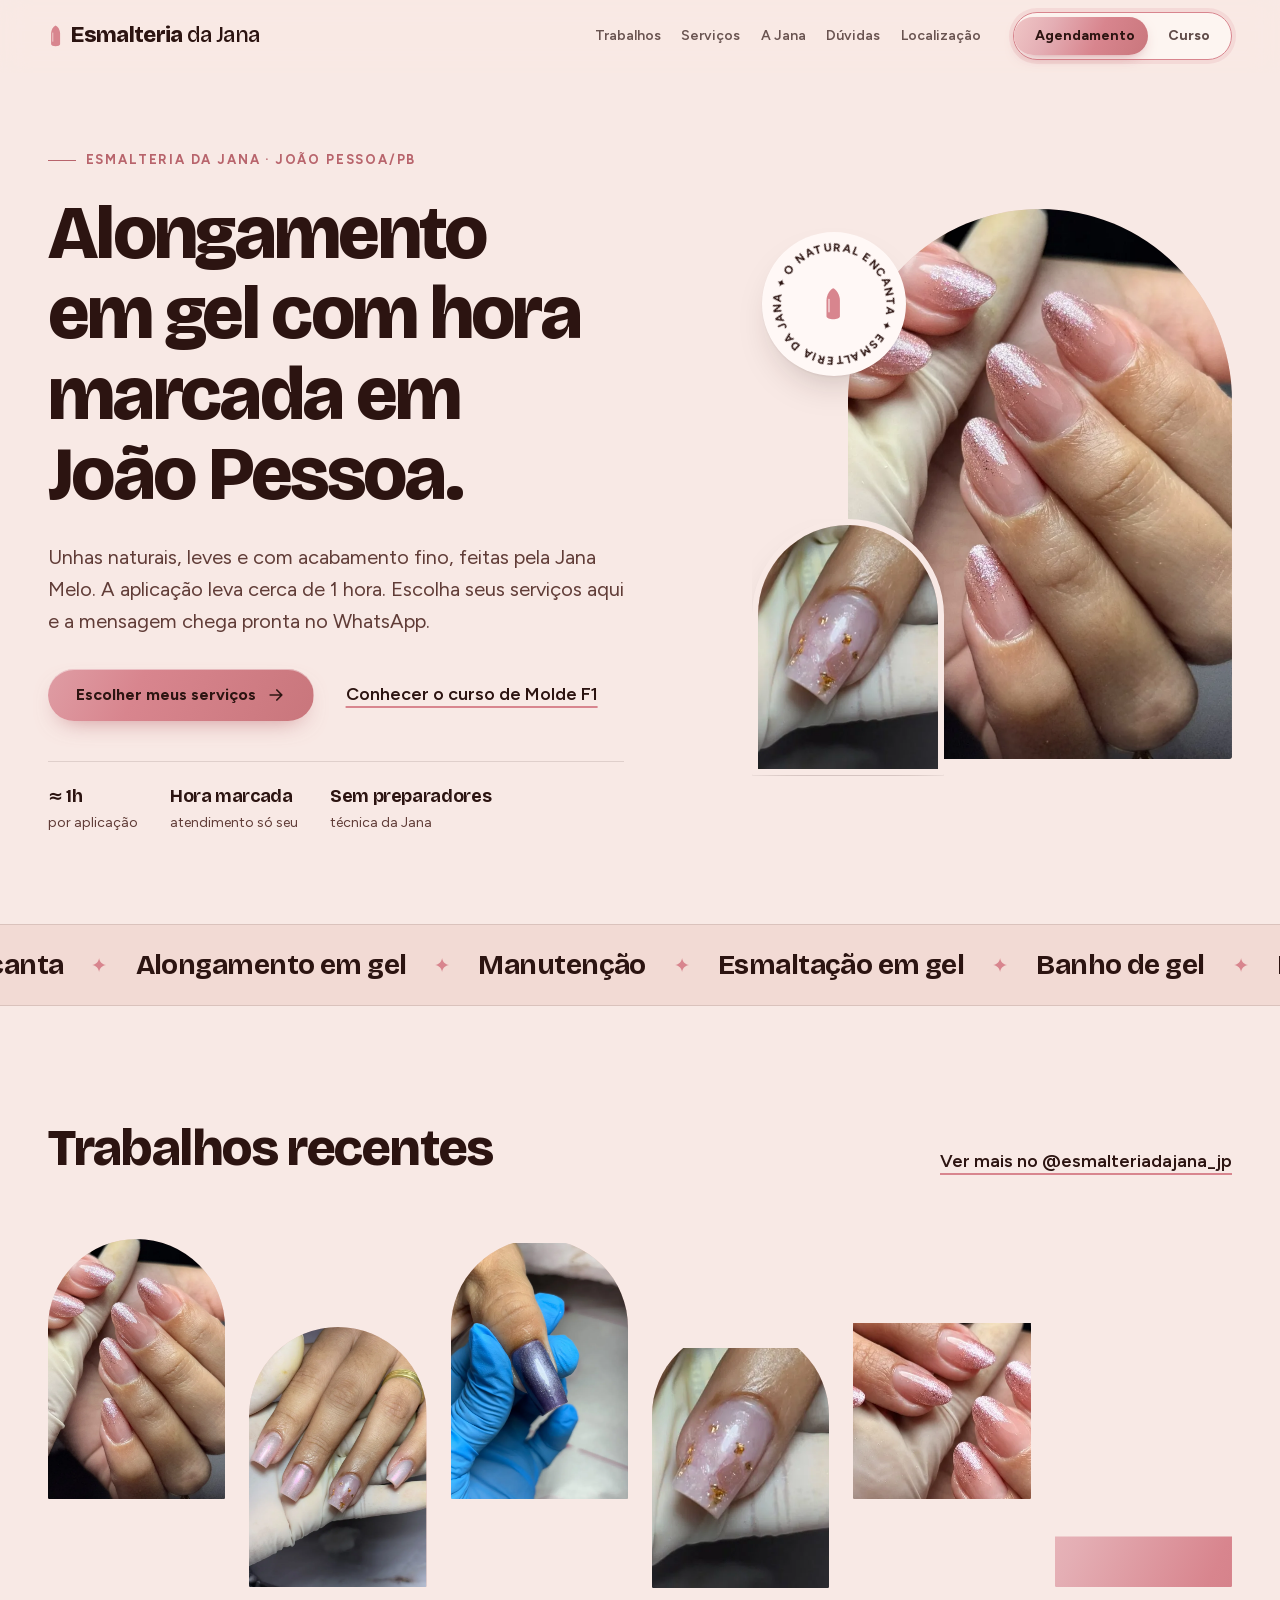
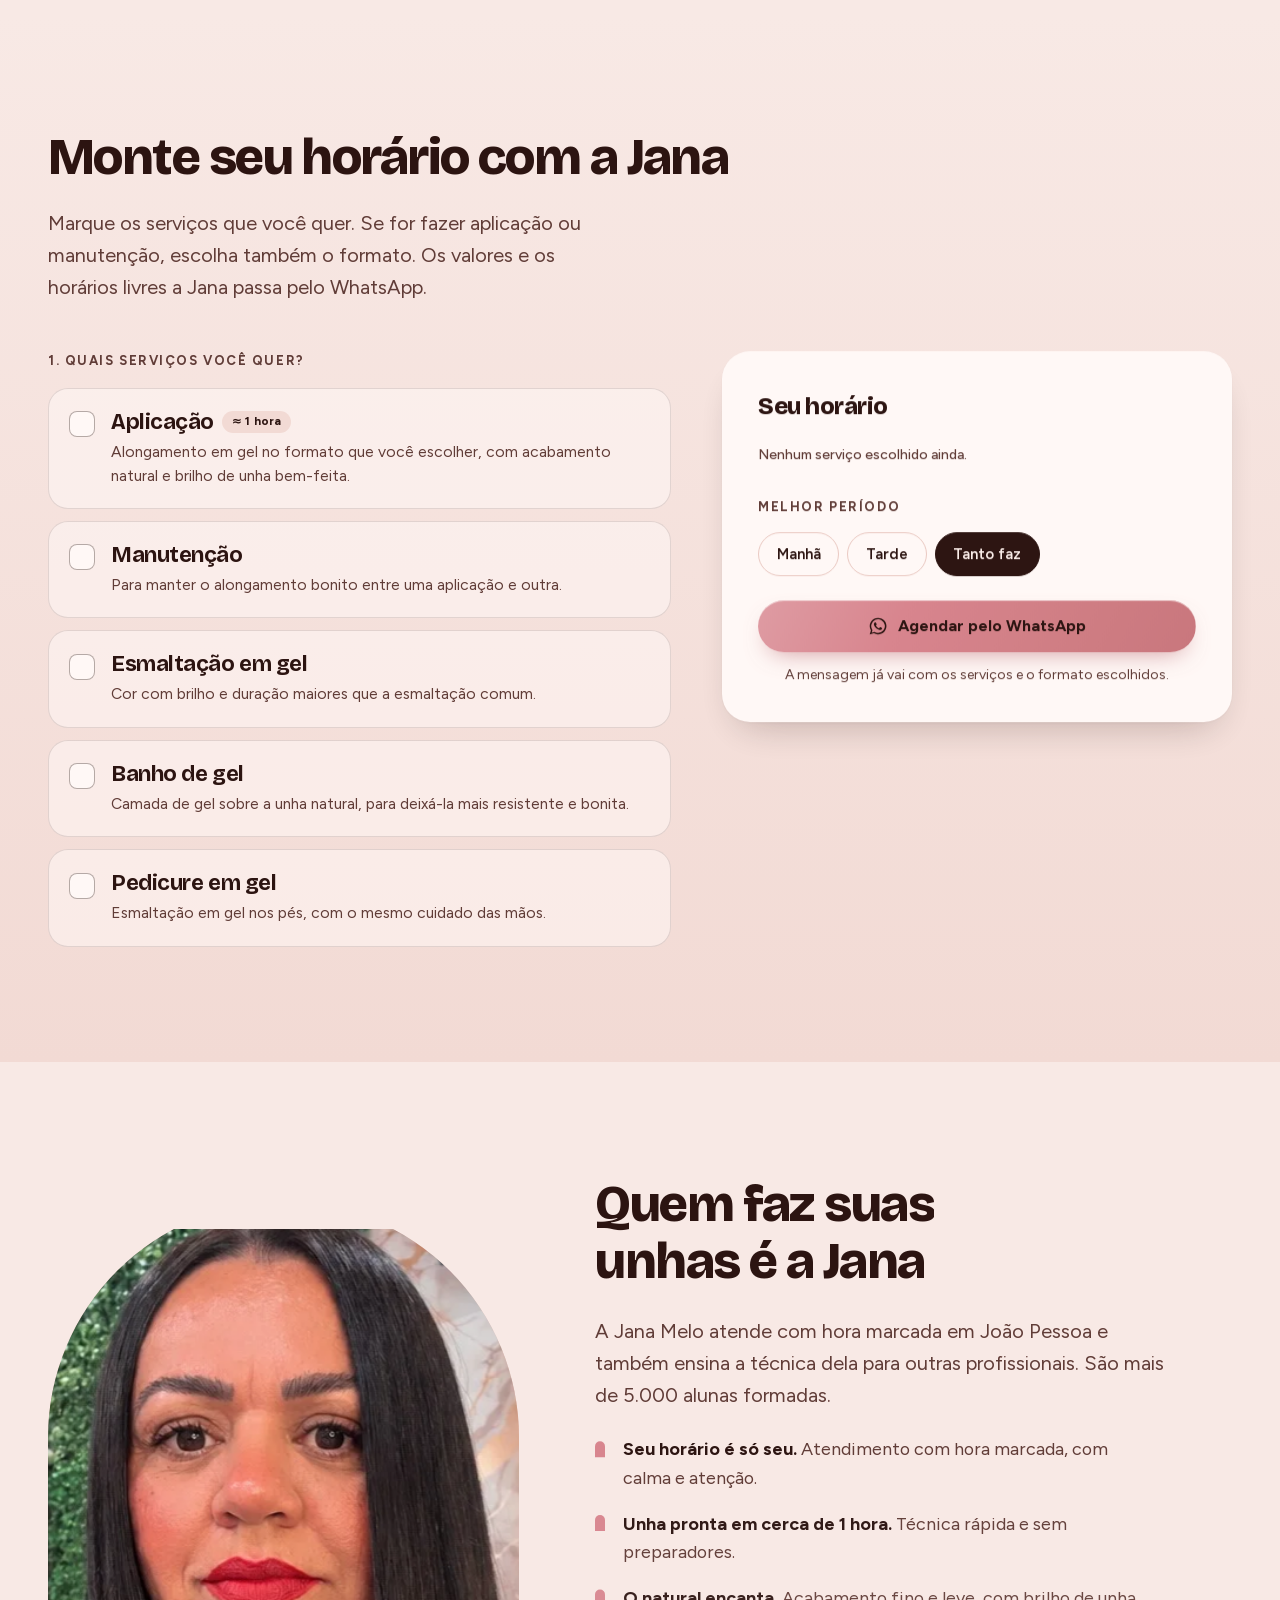
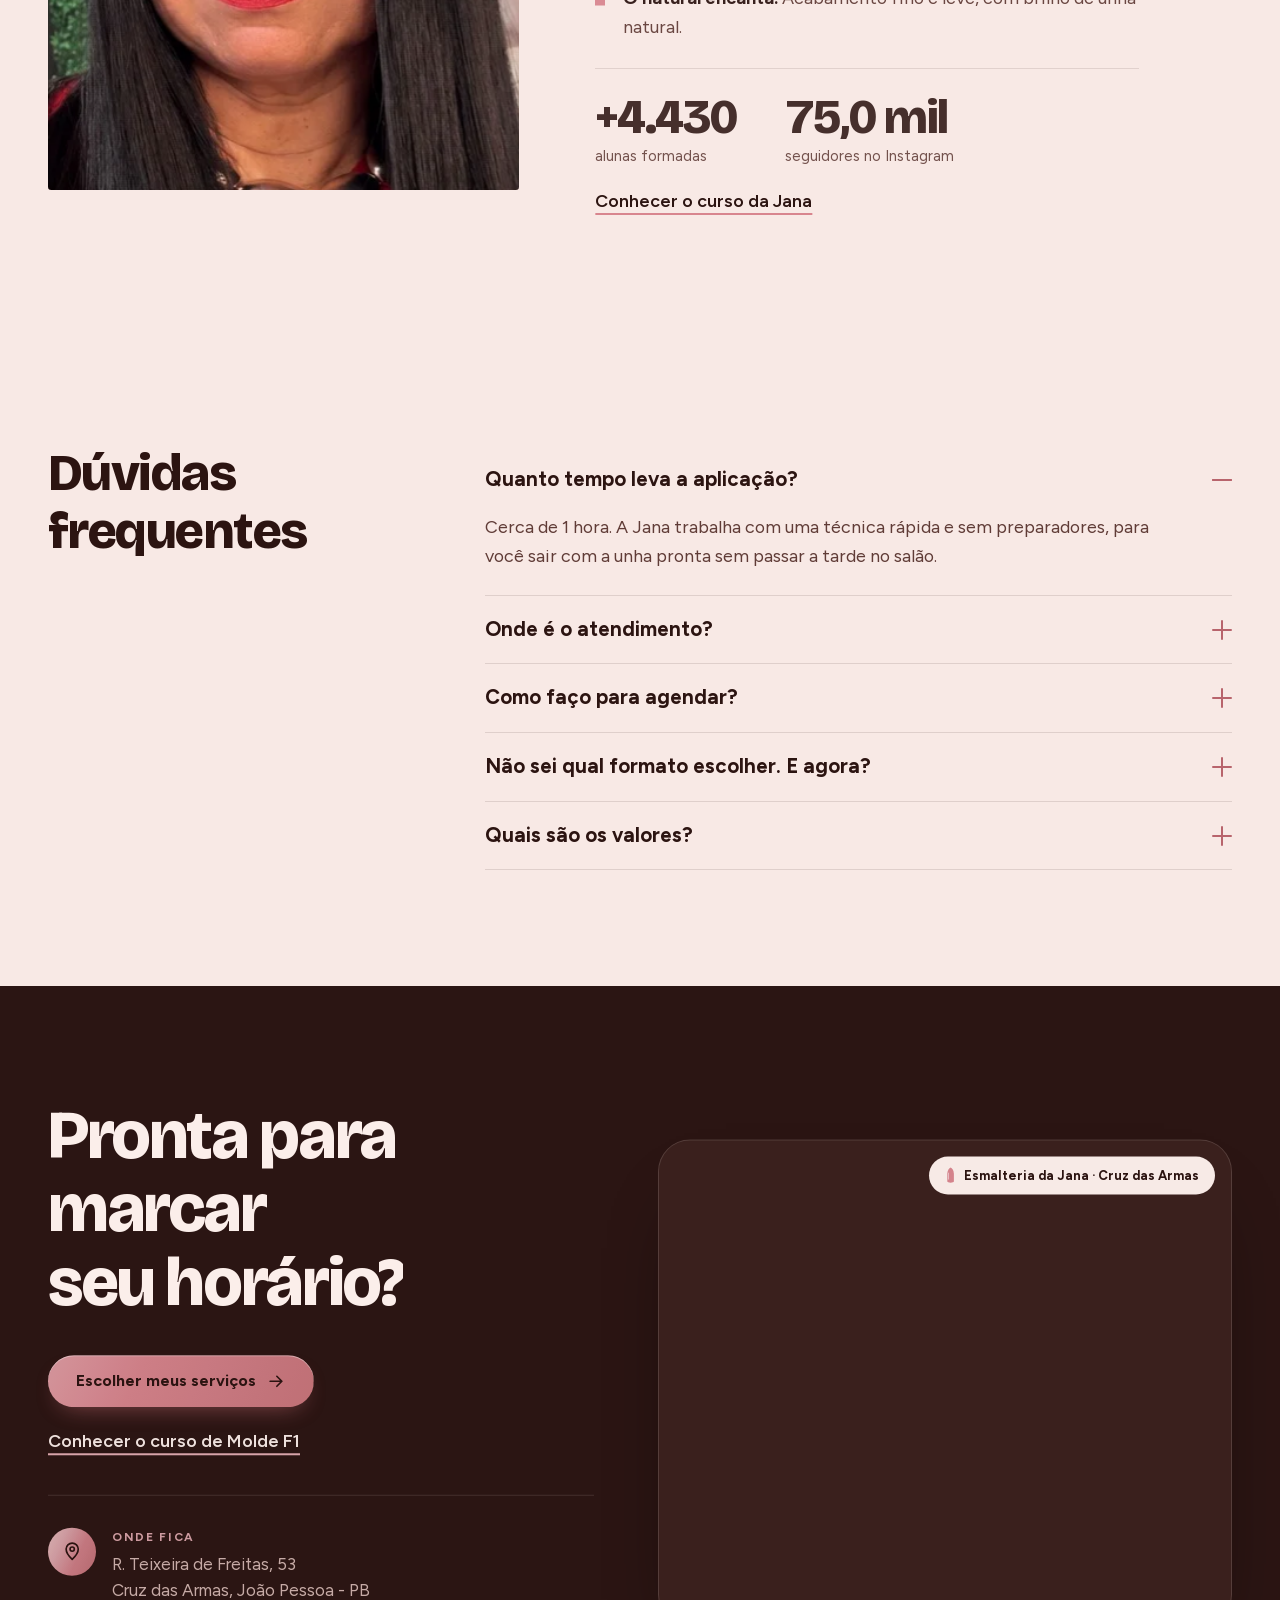
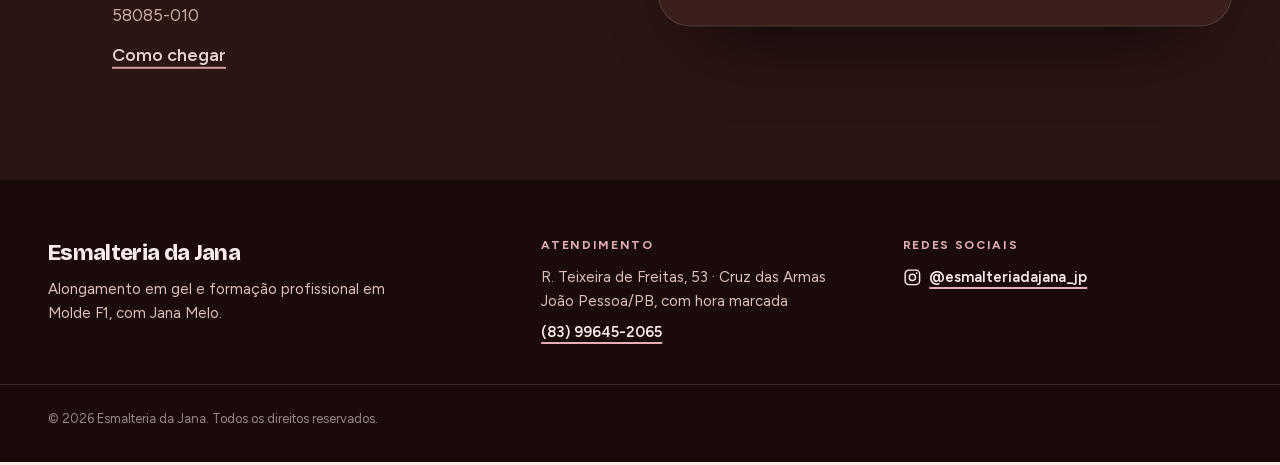
==== site/index.html @ 7d7e86a7 "initial commit" ====
<!doctype html>
<html lang="pt-BR">
<head>
  <meta charset="utf-8">
  <meta name="viewport" content="width=device-width, initial-scale=1, viewport-fit=cover">
  <title>Esmalteria da Jana — Alongamento em gel em João Pessoa e Curso de Molde F1</title>
  <meta name="description" content="Alongamento em gel com hora marcada em João Pessoa/PB, feito pela Jana Melo. Escolha seus serviços e agende pelo WhatsApp. Conheça também o Curso de Molde F1 com Naturalidade.">
  <meta name="theme-color" content="#F8E9E5">

  <meta property="og:type" content="website">
  <meta property="og:locale" content="pt_BR">
  <meta property="og:title" content="Esmalteria da Jana — Agendamento e Curso de Molde F1">
  <meta property="og:description" content="Alongamento em gel com hora marcada em João Pessoa/PB e Curso de Molde F1 com Naturalidade com a Jana Melo.">
  <meta property="og:image" content="assets/img/og-esmalteria-da-jana.jpg">

  <link rel="icon" href="data:image/svg+xml,%3Csvg xmlns='http://www.w3.org/2000/svg' viewBox='0 0 40 64'%3E%3Cpath d='M8 54C8 61 32 61 32 54V26C32 15 25 6 20 4 15 6 8 15 8 26Z' fill='%23D8858E'/%3E%3Cpath d='M12.5 44V24' stroke='%23fff' stroke-width='2.5' stroke-linecap='round' opacity='.8'/%3E%3C/svg%3E">

  <link rel="preload" href="assets/fonts/bricolage-grotesque.woff2" as="font" type="font/woff2" crossorigin>
  <link rel="preload" href="assets/fonts/figtree.woff2" as="font" type="font/woff2" crossorigin>
  <link rel="stylesheet" href="assets/vendor/lenis.css">
  <link rel="stylesheet" href="assets/css/style.css">

  <script>
    // Esconde os elementos da abertura só quando as animações vão rodar (sem JS ou com movimento reduzido, tudo aparece normalmente)
    (function () {
      var root = document.documentElement;
      root.classList.add('js');
      if (!window.matchMedia('(prefers-reduced-motion: reduce)').matches) {
        root.classList.add('js-motion');
        window.__motionFailsafe = setTimeout(function () { root.classList.add('motion-failsafe'); }, 4000);
      }
    })();
  </script>

  <script type="application/ld+json">
  {
    "@context": "https://schema.org",
    "@type": "NailSalon",
    "name": "Esmalteria da Jana",
    "telephone": "+55 83 99645-2065",
    "address": {
      "@type": "PostalAddress",
      "streetAddress": "R. Teixeira de Freitas, 53 - Cruz das Armas",
      "addressLocality": "João Pessoa",
      "addressRegion": "PB",
      "postalCode": "58085-010",
      "addressCountry": "BR"
    },
    "sameAs": ["https://www.instagram.com/esmalteriadajana_jp/"]
  }
  </script>
</head>

<body class="theme-light">

  <!-- Sprite de ícones: formatos de unha e ícones de interface -->
  <svg class="sprite" aria-hidden="true" focusable="false">
    <defs>
      <linearGradient id="grad-babyboomer" x1="0" y1="1" x2="0" y2="0">
        <stop offset="0" stop-color="#E7A3A8"/>
        <stop offset="1" stop-color="#FFF6F3"/>
      </linearGradient>
    </defs>
    <symbol id="nail-quadrada" viewBox="0 0 40 64">
      <path d="M8 54C8 61 32 61 32 54V9C32 7 31 6 29 6H11C9 6 8 7 8 9Z" fill="currentColor"/>
      <path d="M12.5 46V14" stroke="var(--shine, #fff)" stroke-width="2.5" stroke-linecap="round" opacity=".75"/>
    </symbol>
    <symbol id="nail-amendoada" viewBox="0 0 40 64">
      <path d="M8 54C8 61 32 61 32 54V26C32 15 25 6 20 4 15 6 8 15 8 26Z" fill="currentColor"/>
      <path d="M12.5 46V24" stroke="var(--shine, #fff)" stroke-width="2.5" stroke-linecap="round" opacity=".75"/>
    </symbol>
    <symbol id="nail-bailarina" viewBox="0 0 40 64">
      <path d="M8 54C8 61 32 61 32 54L28 8C28 6.8 27.2 6 26 6H14C12.8 6 12 6.8 12 8Z" fill="currentColor"/>
      <path d="M13.5 46L15 14" stroke="var(--shine, #fff)" stroke-width="2.5" stroke-linecap="round" opacity=".75"/>
    </symbol>
    <symbol id="nail-stiletto" viewBox="0 0 40 64">
      <path d="M8 54C8 61 32 61 32 54V32C32 20 22 5 20 1 18 5 8 20 8 32Z" fill="currentColor"/>
      <path d="M12.5 46V30" stroke="var(--shine, #fff)" stroke-width="2.5" stroke-linecap="round" opacity=".75"/>
    </symbol>
    <symbol id="nail-babyboomer" viewBox="0 0 40 64">
      <path d="M8 54C8 61 32 61 32 54V26C32 15 25 6 20 4 15 6 8 15 8 26Z" fill="url(#grad-babyboomer)"/>
      <path d="M12.5 46V24" stroke="#fff" stroke-width="2.5" stroke-linecap="round" opacity=".75"/>
    </symbol>
    <symbol id="nail-ajuda" viewBox="0 0 40 64">
      <path d="M8 54C8 61 32 61 32 54V22C32 12 27 8 20 8S8 12 8 22Z" fill="none" stroke="currentColor" stroke-width="2.4" stroke-dasharray="3.5 3.5" stroke-linecap="round"/>
      <text x="20" y="40" text-anchor="middle" font-size="16" font-weight="700" fill="currentColor" font-family="Figtree, sans-serif">?</text>
    </symbol>
    <symbol id="i-whatsapp" viewBox="0 0 24 24">
      <path fill="currentColor" d="M12.04 2a9.9 9.9 0 0 0-8.5 14.98L2 22l5.16-1.5A9.93 9.93 0 1 0 12.04 2Zm0 18.13a8.2 8.2 0 0 1-4.2-1.15l-.3-.18-3.07.9.92-2.99-.2-.31a8.2 8.2 0 1 1 6.85 3.73Zm4.5-6.14c-.25-.12-1.46-.72-1.69-.8-.23-.08-.39-.12-.55.12-.17.25-.64.8-.78.97-.14.16-.29.18-.53.06-.25-.13-1.05-.39-2-1.23a7.5 7.5 0 0 1-1.38-1.72c-.15-.25-.02-.38.1-.5.12-.11.26-.29.38-.43.12-.15.17-.25.25-.41.08-.17.04-.31-.02-.43-.06-.13-.55-1.33-.76-1.82-.2-.48-.4-.41-.55-.42h-.47c-.16 0-.43.06-.65.31-.23.25-.86.84-.86 2.05s.88 2.38 1 2.54c.13.17 1.73 2.64 4.19 3.7.59.25 1.04.4 1.4.52.59.18 1.12.16 1.54.1.47-.07 1.46-.6 1.66-1.18.21-.57.21-1.07.15-1.17-.06-.1-.23-.17-.47-.29Z"/>
    </symbol>
    <symbol id="i-instagram" viewBox="0 0 24 24">
      <path fill="none" stroke="currentColor" stroke-width="1.8" d="M7.5 2.75h9a4.75 4.75 0 0 1 4.75 4.75v9a4.75 4.75 0 0 1-4.75 4.75h-9A4.75 4.75 0 0 1 2.75 16.5v-9A4.75 4.75 0 0 1 7.5 2.75Z"/>
      <circle cx="12" cy="12" r="4" fill="none" stroke="currentColor" stroke-width="1.8"/>
      <circle cx="17.4" cy="6.6" r="1.1" fill="currentColor"/>
    </symbol>
    <symbol id="i-arrow" viewBox="0 0 24 24">
      <path fill="none" stroke="currentColor" stroke-width="2" stroke-linecap="round" stroke-linejoin="round" d="M5 12h14m-6-6 6 6-6 6"/>
    </symbol>
    <symbol id="i-check" viewBox="0 0 24 24">
      <path fill="none" stroke="currentColor" stroke-width="2.6" stroke-linecap="round" stroke-linejoin="round" d="m5 12.5 4.5 4.5L19 7.5"/>
    </symbol>
    <symbol id="i-spark" viewBox="0 0 24 24">
      <path fill="currentColor" d="M12 1.5c.5 5.6 4.9 10 10.5 10.5-5.6.5-10 4.9-10.5 10.5C11.5 16.9 7.1 12.5 1.5 12 7.1 11.5 11.5 7.1 12 1.5Z"/>
    </symbol>
    <symbol id="i-ticket" viewBox="0 0 24 24">
      <g fill="none" stroke="currentColor" stroke-width="1.7" stroke-linecap="round" stroke-linejoin="round">
        <path d="M3 8.5V6a1 1 0 0 1 1-1h16a1 1 0 0 1 1 1v2.5a2.5 2.5 0 0 0 0 5V18a1 1 0 0 1-1 1H4a1 1 0 0 1-1-1v-4.5a2.5 2.5 0 0 0 0-5Z"/>
        <path d="M14.5 5.5v13" stroke-dasharray="1.6 2.4"/>
      </g>
    </symbol>
    <symbol id="i-cert" viewBox="0 0 24 24">
      <g fill="none" stroke="currentColor" stroke-width="1.7" stroke-linecap="round" stroke-linejoin="round">
        <circle cx="12" cy="9" r="5.75"/>
        <path d="m8.4 13.6-1.4 7 5-2.4 5 2.4-1.4-7"/>
        <path d="m9.6 9 1.6 1.6 3.2-3.2"/>
      </g>
    </symbol>
    <symbol id="i-play" viewBox="0 0 24 24">
      <g fill="none" stroke="currentColor" stroke-width="1.7" stroke-linecap="round" stroke-linejoin="round">
        <rect x="2.75" y="4.25" width="18.5" height="12.5" rx="2.2"/>
        <path d="M8 20.5h8"/>
        <path d="m10.3 7.9 4.4 2.6-4.4 2.6Z" fill="currentColor"/>
      </g>
    </symbol>
    <symbol id="i-gift" viewBox="0 0 24 24">
      <g fill="none" stroke="currentColor" stroke-width="1.7" stroke-linecap="round" stroke-linejoin="round">
        <rect x="3.25" y="8.5" width="17.5" height="4" rx="1"/>
        <path d="M4.75 12.5v7.75h14.5V12.5M12 8.5v11.75"/>
        <path d="M12 8.5S10.6 3.6 8.2 4.3 7.4 8.5 12 8.5Zm0 0s1.4-4.9 3.8-4.2.8 4.2-3.8 4.2Z"/>
      </g>
    </symbol>
    <symbol id="i-trend" viewBox="0 0 24 24">
      <g fill="none" stroke="currentColor" stroke-width="1.8" stroke-linecap="round" stroke-linejoin="round">
        <path d="m3 17 6-6 4 4 8-8"/>
        <path d="M15 7h6v6"/>
      </g>
    </symbol>
    <symbol id="i-pin" viewBox="0 0 24 24">
      <g fill="none" stroke="currentColor" stroke-width="1.8" stroke-linecap="round" stroke-linejoin="round">
        <path d="M12 21s-6.5-5.8-6.5-11a6.5 6.5 0 0 1 13 0c0 5.2-6.5 11-6.5 11Z"/>
        <circle cx="12" cy="10" r="2.3"/>
      </g>
    </symbol>
  </svg>

  <a class="skip-link" href="#conteudo">Pular para o conteúdo</a>

  <!-- Cortina da transição entre páginas -->
  <div class="curtain" aria-hidden="true">
    <span class="curtain__brand">Esmalteria da Jana</span>
  </div>

  <header class="site-header" data-intro>
    <div class="container site-header__inner">
      <a class="brand" href="#agendamento" data-go="agendamento" aria-label="Esmalteria da Jana, página inicial">
        <svg class="brand__mark" aria-hidden="true"><use href="#nail-amendoada"/></svg>
        <span>Esmalteria <em>da Jana</em></span>
      </a>

      <nav class="sections-nav" aria-label="Seções desta página">
        <ul class="sections-nav__list" data-for="agendamento" role="list">
          <li><a href="#trabalhos">Trabalhos</a></li>
          <li><a href="#agendar">Serviços</a></li>
          <li><a href="#sobre">A Jana</a></li>
          <li><a href="#duvidas">Dúvidas</a></li>
          <li><a href="#localizacao">Localização</a></li>
        </ul>
        <ul class="sections-nav__list" data-for="curso" role="list" hidden>
          <li><a href="#metodo">O método</a></li>
          <li><a href="#aprende">O que aprende</a></li>
          <li><a href="#turmas">Turmas</a></li>
          <li><a href="#jornada">Como funciona</a></li>
          <li><a href="#quem-ensina">Quem ensina</a></li>
          <li><a href="#duvidas-curso">Dúvidas</a></li>
        </ul>
      </nav>

      <nav class="switch" aria-label="Páginas do site">
        <span class="switch__thumb" aria-hidden="true"></span>
        <a class="switch__opt" href="#agendamento" data-go="agendamento" aria-current="page">Agendamento</a>
        <a class="switch__opt" href="#curso" data-go="curso">Curso</a>
      </nav>

      <button class="menu-btn" type="button" aria-expanded="false" aria-controls="menu">
        <span class="menu-btn__label">Menu</span>
        <span class="menu-btn__lines" aria-hidden="true"><span></span><span></span></span>
      </button>
    </div>
  </header>

  <!-- Menu do celular -->
  <div class="menu" id="menu" hidden>
    <div class="container menu__inner">
      <nav class="switch switch--lg" aria-label="Páginas do site (menu)">
        <span class="switch__thumb" aria-hidden="true"></span>
        <a class="switch__opt" href="#agendamento" data-go="agendamento" aria-current="page">Agendamento</a>
        <a class="switch__opt" href="#curso" data-go="curso">Curso</a>
      </nav>
      <p class="menu__label">Nesta página</p>
      <ul class="menu__links" role="list"></ul>
      <div class="menu__foot">
        <a class="link" href="https://wa.me/5583996452065" target="_blank" rel="noopener">WhatsApp (83) 99645-2065</a>
        <a class="link" href="https://www.instagram.com/esmalteriadajana_jp/" target="_blank" rel="noopener">@esmalteriadajana_jp</a>
      </div>
    </div>
  </div>

  <main id="conteudo" tabindex="-1">

    <!-- ===================================================================== -->
    <!-- PÁGINA 1 — AGENDAMENTO (tema claro: blush + cacau)                      -->
    <!-- ===================================================================== -->
    <div class="page page--agendamento" id="agendamento" data-page="agendamento">

      <section class="hero" aria-labelledby="hero-agendamento-title">
        <div class="container hero__grid">
          <div class="hero__text">
            <p class="eyebrow" data-intro>Esmalteria da Jana · João Pessoa/PB</p>
            <h1 class="display" id="hero-agendamento-title" data-split-intro>Alongamento em gel com hora marcada em João Pessoa.</h1>
            <p class="lead" data-intro>Unhas naturais, leves e com acabamento fino, feitas pela Jana Melo. A aplicação leva cerca de 1 hora. Escolha seus serviços aqui e a mensagem chega pronta no WhatsApp.</p>
            <div class="cta-row" data-intro>
              <a class="btn" href="#agendar">Escolher meus serviços <svg class="icon" aria-hidden="true"><use href="#i-arrow"/></svg></a>
              <a class="link" href="#curso" data-go="curso">Conhecer o curso de Molde F1</a>
            </div>
            <ul class="facts" data-intro>
              <li><strong>≈ 1h</strong><span>por aplicação</span></li>
              <li><strong>Hora marcada</strong><span>atendimento só seu</span></li>
              <li><strong>Sem preparadores</strong><span>técnica da Jana</span></li>
            </ul>
          </div>

          <div class="hero__art">
            <figure class="arch arch--xl" data-arch>
              <img src="assets/img/unhas-glitter-rose.webp" width="900" height="1200" alt="Mãos com alongamento amendoado em nude rosado e glitter rosé nas pontas, feito pela Jana" fetchpriority="high">
            </figure>
            <figure class="arch arch--sm" data-arch>
              <img src="assets/img/unhas-foil-detalhe.webp" width="470" height="520" alt="Detalhe de unha quadrada perolada com flocos dourados">
            </figure>
            <div class="seal" aria-hidden="true" data-intro>
              <svg viewBox="0 0 120 120" class="seal__ring">
                <defs><path id="seal-path-a" d="M60 60m-44 0a44 44 0 1 1 88 0a44 44 0 1 1-88 0"/></defs>
                <text><textPath href="#seal-path-a" textLength="272" lengthAdjust="spacing">O natural encanta ✦ Esmalteria da Jana ✦</textPath></text>
              </svg>
              <svg class="seal__icon"><use href="#nail-amendoada"/></svg>
            </div>
          </div>
        </div>
      </section>

      <div class="marquee" aria-hidden="true">
        <div class="marquee__track">
          <span>O natural encanta</span><svg><use href="#i-spark"/></svg>
          <span>Alongamento em gel</span><svg><use href="#i-spark"/></svg>
          <span>Manutenção</span><svg><use href="#i-spark"/></svg>
          <span>Esmaltação em gel</span><svg><use href="#i-spark"/></svg>
          <span>Banho de gel</span><svg><use href="#i-spark"/></svg>
          <span>Pedicure em gel</span><svg><use href="#i-spark"/></svg>
        </div>
      </div>

      <section class="section" id="trabalhos" aria-labelledby="trabalhos-title">
        <div class="container">
          <div class="section-head section-head--split">
            <h2 class="h2" id="trabalhos-title" data-split>Trabalhos recentes</h2>
            <a class="link" href="https://www.instagram.com/esmalteriadajana_jp/" target="_blank" rel="noopener">Ver mais no @esmalteriadajana_jp</a>
          </div>
          <ul class="gallery" role="list">
            <li class="gallery__item"><figure class="arch" data-arch><img src="assets/img/unhas-glitter-rose.webp" width="900" height="1200" alt="Alongamento amendoado com glitter rosé degradê" loading="lazy"></figure></li>
            <li class="gallery__item"><figure class="arch" data-arch><img src="assets/img/unhas-quadrada-perolada.webp" width="900" height="1200" alt="Unhas quadradas peroladas com flocos dourados em uma das unhas" loading="lazy"></figure></li>
            <li class="gallery__item"><figure class="arch" data-arch><img src="assets/img/unhas-cromada-lilas.webp" width="900" height="1200" alt="Unha quadrada em lilás cromado com brilho" loading="lazy"></figure></li>
            <li class="gallery__item"><figure class="arch" data-arch><img src="assets/img/unhas-foil-detalhe.webp" width="470" height="520" alt="Detalhe de unha rosé translúcida com flocos dourados" loading="lazy"></figure></li>
            <li class="gallery__item"><figure class="arch" data-arch><img src="assets/img/unhas-glitter-amendoada.webp" width="464" height="560" alt="Unhas amendoadas com glitter rosé nas pontas" loading="lazy"></figure></li>
            <li class="gallery__item">
              <a class="arch arch--cta" data-arch href="https://www.instagram.com/esmalteriadajana_jp/" target="_blank" rel="noopener">
                <svg class="icon" aria-hidden="true"><use href="#i-instagram"/></svg>
                <span>Veja mais trabalhos no Instagram</span>
              </a>
            </li>
          </ul>
        </div>
      </section>

      <section class="section section--booking" id="agendar" aria-labelledby="agendar-title">
        <div class="container booking">
          <div class="booking__intro">
            <h2 class="h2" id="agendar-title" data-split>Monte seu horário com a Jana</h2>
            <p class="lead" data-reveal>Marque os serviços que você quer. Se for fazer aplicação ou manutenção, escolha também o formato. Os valores e os horários livres a Jana passa pelo WhatsApp.</p>
          </div>

          <form class="booking__form" id="booking-form" novalidate>
            <fieldset class="services" data-reveal>
              <legend class="services__legend">1. Quais serviços você quer?</legend>

              <label class="service">
                <input type="checkbox" name="servico" value="Aplicação (alongamento em gel)" data-needs-shape>
                <span class="service__box" aria-hidden="true"><svg><use href="#i-check"/></svg></span>
                <span class="service__body">
                  <span class="service__title">Aplicação <span class="tag">≈ 1 hora</span></span>
                  <span class="service__desc">Alongamento em gel no formato que você escolher, com acabamento natural e brilho de unha bem-feita.</span>
                </span>
              </label>
              <label class="service">
                <input type="checkbox" name="servico" value="Manutenção" data-needs-shape>
                <span class="service__box" aria-hidden="true"><svg><use href="#i-check"/></svg></span>
                <span class="service__body">
                  <span class="service__title">Manutenção</span>
                  <span class="service__desc">Para manter o alongamento bonito entre uma aplicação e outra.</span>
                </span>
              </label>
              <label class="service">
                <input type="checkbox" name="servico" value="Esmaltação em gel">
                <span class="service__box" aria-hidden="true"><svg><use href="#i-check"/></svg></span>
                <span class="service__body">
                  <span class="service__title">Esmaltação em gel</span>
                  <span class="service__desc">Cor com brilho e duração maiores que a esmaltação comum.</span>
                </span>
              </label>
              <label class="service">
                <input type="checkbox" name="servico" value="Banho de gel">
                <span class="service__box" aria-hidden="true"><svg><use href="#i-check"/></svg></span>
                <span class="service__body">
                  <span class="service__title">Banho de gel</span>
                  <span class="service__desc">Camada de gel sobre a unha natural, para deixá-la mais resistente e bonita.</span>
                </span>
              </label>
              <label class="service">
                <input type="checkbox" name="servico" value="Pedicure em gel">
                <span class="service__box" aria-hidden="true"><svg><use href="#i-check"/></svg></span>
                <span class="service__body">
                  <span class="service__title">Pedicure em gel</span>
                  <span class="service__desc">Esmaltação em gel nos pés, com o mesmo cuidado das mãos.</span>
                </span>
              </label>
            </fieldset>

            <aside class="panel" aria-label="Resumo do agendamento" data-reveal>
              <p class="panel__kicker">Seu horário</p>
              <ul class="panel__chips" id="booking-summary" aria-live="polite">
                <li class="panel__empty">Nenhum serviço escolhido ainda.</li>
              </ul>

              <div class="shape-wrap" id="shape-wrap" hidden>
                <fieldset class="shape">
                  <legend class="panel__label">2. Qual formato você quer?</legend>
                  <div class="shape__preview" aria-hidden="true">
                    <svg viewBox="0 0 40 64" class="shape__svg">
                      <path id="shape-path" d="M8 54C8 61 32 61 32 54V22C32 12 27 8 20 8S8 12 8 22Z"/>
                      <path id="shape-shine" d="M12.5 46V24" />
                    </svg>
                    <p class="shape__name" id="shape-name">Seu formato aparece aqui</p>
                  </div>
                  <div class="shape__grid">
                    <label class="chip"><input type="radio" name="formato" value="Quadrada"><svg aria-hidden="true"><use href="#nail-quadrada"/></svg><span>Quadrada</span></label>
                    <label class="chip"><input type="radio" name="formato" value="Amendoada"><svg aria-hidden="true"><use href="#nail-amendoada"/></svg><span>Amendoada</span></label>
                    <label class="chip"><input type="radio" name="formato" value="Bailarina"><svg aria-hidden="true"><use href="#nail-bailarina"/></svg><span>Bailarina</span></label>
                    <label class="chip"><input type="radio" name="formato" value="Stiletto"><svg aria-hidden="true"><use href="#nail-stiletto"/></svg><span>Stiletto</span></label>
                    <label class="chip chip--wide"><input type="radio" name="formato" value="Quero ajuda para escolher"><svg aria-hidden="true"><use href="#nail-ajuda"/></svg><span>Ainda não sei, quero ajuda para escolher</span></label>
                  </div>
                </fieldset>
              </div>

              <fieldset class="period">
                <legend class="panel__label">Melhor período</legend>
                <div class="period__grid">
                  <label class="pill"><input type="radio" name="periodo" value="Manhã"><span>Manhã</span></label>
                  <label class="pill"><input type="radio" name="periodo" value="Tarde"><span>Tarde</span></label>
                  <label class="pill"><input type="radio" name="periodo" value="Tanto faz" checked><span>Tanto faz</span></label>
                </div>
              </fieldset>

              <p class="form-error" id="booking-error" role="alert" hidden>Escolha pelo menos um serviço para continuar.</p>

              <a class="btn btn--block" id="booking-cta" href="https://wa.me/5583996452065" target="_blank" rel="noopener">
                <svg class="icon" aria-hidden="true"><use href="#i-whatsapp"/></svg> Agendar pelo WhatsApp
              </a>
              <p class="panel__note">A mensagem já vai com os serviços e o formato escolhidos.</p>
            </aside>
          </form>
        </div>
      </section>

      <section class="section section--about" id="sobre" aria-labelledby="sobre-title">
        <div class="container about">
          <figure class="arch arch--portrait" data-arch>
            <img src="assets/img/jana-estudio.webp" width="430" height="505" alt="Jana Melo no estúdio da Esmalteria da Jana" loading="lazy">
          </figure>
          <div class="about__text">
            <h2 class="h2" id="sobre-title" data-split>Quem faz suas unhas é a Jana</h2>
            <p class="lead" data-reveal>A Jana Melo atende com hora marcada em João Pessoa e também ensina a técnica dela para outras profissionais. São mais de 5.000 alunas formadas.</p>
            <ul class="bullets" role="list">
              <li data-reveal><strong>Seu horário é só seu.</strong> Atendimento com hora marcada, com calma e atenção.</li>
              <li data-reveal><strong>Unha pronta em cerca de 1 hora.</strong> Técnica rápida e sem preparadores.</li>
              <li data-reveal><strong>O natural encanta.</strong> Acabamento fino e leve, com brilho de unha natural.</li>
            </ul>
            <dl class="stats" data-reveal>
              <div><dt>alunas formadas</dt><dd><span data-count="5000" data-prefix="+">+5.000</span></dd></div>
              <div><dt>seguidores no Instagram</dt><dd><span data-count="84.7" data-decimals="1" data-suffix=" mil">84,7 mil</span></dd></div>
            </dl>
            <a class="link" href="#curso" data-go="curso">Conhecer o curso da Jana</a>
          </div>
        </div>
      </section>

      <section class="section section--faq" id="duvidas" aria-labelledby="faq-agendamento-title">
        <div class="container faq">
          <h2 class="h2" id="faq-agendamento-title" data-split>Dúvidas frequentes</h2>
          <div class="faq__list" data-accordion>
            <div class="faq__item is-open">
              <h3><button class="faq__q" aria-expanded="true" aria-controls="fa1" id="fa1-q">Quanto tempo leva a aplicação?<span class="faq__icon" aria-hidden="true"></span></button></h3>
              <div class="faq__a" id="fa1" role="region" aria-labelledby="fa1-q"><p>Cerca de 1 hora. A Jana trabalha com uma técnica rápida e sem preparadores, para você sair com a unha pronta sem passar a tarde no salão.</p></div>
            </div>
            <div class="faq__item">
              <h3><button class="faq__q" aria-expanded="false" aria-controls="fa2" id="fa2-q">Onde é o atendimento?<span class="faq__icon" aria-hidden="true"></span></button></h3>
              <div class="faq__a" id="fa2" role="region" aria-labelledby="fa2-q" hidden><p>Na R. Teixeira de Freitas, 53, em Cruz das Armas, João Pessoa/PB, sempre com hora marcada. <a class="link" href="#localizacao">Ver no mapa</a>.</p></div>
            </div>
            <div class="faq__item">
              <h3><button class="faq__q" aria-expanded="false" aria-controls="fa3" id="fa3-q">Como faço para agendar?<span class="faq__icon" aria-hidden="true"></span></button></h3>
              <div class="faq__a" id="fa3" role="region" aria-labelledby="fa3-q" hidden><p>Marque os serviços aqui na página, escolha o formato se for fazer aplicação ou manutenção e toque em “Agendar pelo WhatsApp”. A mensagem já vai pronta para a Jana confirmar o dia e o horário.</p></div>
            </div>
            <div class="faq__item">
              <h3><button class="faq__q" aria-expanded="false" aria-controls="fa4" id="fa4-q">Não sei qual formato escolher. E agora?<span class="faq__icon" aria-hidden="true"></span></button></h3>
              <div class="faq__a" id="fa4" role="region" aria-labelledby="fa4-q" hidden>
                <p>Sem problema. Marque “Ainda não sei, quero ajuda para escolher” e a Jana te orienta. Um guia rápido:</p>
                <ul class="mini-guide" role="list">
                  <li><strong>Quadrada:</strong> clássica, reta e elegante.</li>
                  <li><strong>Amendoada:</strong> suave e natural, alonga visualmente os dedos.</li>
                  <li><strong>Bailarina:</strong> moderna, afunilada com a ponta reta.</li>
                  <li><strong>Stiletto:</strong> marcante, com ponta fina.</li>
                </ul>
              </div>
            </div>
            <div class="faq__item">
              <h3><button class="faq__q" aria-expanded="false" aria-controls="fa5" id="fa5-q">Quais são os valores?<span class="faq__icon" aria-hidden="true"></span></button></h3>
              <div class="faq__a" id="fa5" role="region" aria-labelledby="fa5-q" hidden><p>A Jana passa os valores pelo WhatsApp, junto com os horários disponíveis para os serviços que você escolheu.</p></div>
            </div>
          </div>
        </div>
      </section>

      <section class="closing closing--map" id="localizacao" aria-labelledby="closing-agendamento-title">
        <div class="container closing__grid">
          <div class="closing__text">
            <h2 class="display display--closing" id="closing-agendamento-title" data-split>Pronta para marcar seu horário?</h2>
            <div class="cta-row" data-reveal>
              <a class="btn" href="#agendar">Escolher meus serviços <svg class="icon" aria-hidden="true"><use href="#i-arrow"/></svg></a>
              <a class="link link--light" href="#curso" data-go="curso">Conhecer o curso de Molde F1</a>
            </div>
            <address class="place" data-reveal>
              <span class="place__icon" aria-hidden="true"><svg><use href="#i-pin"/></svg></span>
              <span class="place__body">
                <span class="place__label">Onde fica</span>
                <span class="place__addr">R. Teixeira de Freitas, 53<br>Cruz das Armas, João Pessoa - PB<br>58085-010</span>
                <a class="link link--light" href="https://www.google.com/maps/dir/?api=1&amp;destination=R.+Teixeira+de+Freitas%2C+53+-+Cruz+das+Armas%2C+Jo%C3%A3o+Pessoa+-+PB%2C+58085-010" target="_blank" rel="noopener">Como chegar</a>
              </span>
            </address>
          </div>
          <figure class="map" data-reveal>
            <iframe
              title="Mapa com a localização da Esmalteria da Jana na R. Teixeira de Freitas, 53, Cruz das Armas, João Pessoa"
              src="https://www.google.com/maps?q=R.+Teixeira+de+Freitas%2C+53+-+Cruz+das+Armas%2C+Jo%C3%A3o+Pessoa+-+PB%2C+58085-010&amp;z=16&amp;output=embed"
              loading="lazy"
              referrerpolicy="no-referrer-when-downgrade"></iframe>
            <figcaption class="map__tag"><svg aria-hidden="true"><use href="#nail-amendoada"/></svg> Esmalteria da Jana · Cruz das Armas</figcaption>
          </figure>
        </div>
      </section>
    </div>

    <!-- ===================================================================== -->
    <!-- PÁGINA 2 — CURSO DE MOLDE F1 (tema escuro: cacau + rosé)                -->
    <!-- ===================================================================== -->
    <div class="page page--curso" id="curso" data-page="curso" hidden>

      <section class="hero hero--dark hero--curso" aria-labelledby="hero-curso-title">
        <div class="hero__glow" aria-hidden="true"></div>
        <div class="container hero__grid">
          <div class="hero__text">
            <p class="eyebrow" data-intro>Curso presencial · Turmas em PE e PB</p>
            <h1 class="display display--curso" id="hero-curso-title" data-split-intro>Aprenda Molde F1 com <span class="swash">naturalidade</span>.</h1>
            <p class="lead" data-intro>Técnica atual, rápida e com resultados reais. Aula prática e presencial com a Jana Melo e, depois, o curso online para continuar aprendendo.</p>
            <div class="cta-row" data-intro>
              <a class="btn" href="#turmas">Escolher minha turma <svg class="icon" aria-hidden="true"><use href="#i-arrow"/></svg></a>
              <a class="link link--light" href="#jornada">Como funciona o curso</a>
            </div>
            <div class="city-chips" data-intro>
              <p class="city-chips__label">Turmas abertas</p>
              <ul role="list">
                <li><a href="#turmas"><strong>Goiana</strong> PE · outubro</a></li>
                <li><a href="#turmas"><strong>Santa Cruz</strong> PE · outubro</a></li>
                <li><a href="#turmas"><strong>João Pessoa</strong> PB · 08/11</a></li>
              </ul>
            </div>
          </div>

          <div class="hero__art hero__art--curso">
            <figure class="arch arch--xl" data-arch>
              <img src="assets/img/jana-retrato.webp" width="470" height="790" alt="Retrato de Jana Melo, instrutora de unhas" loading="lazy">
            </figure>
            <figure class="arch arch--sm" data-arch>
              <img src="assets/img/unhas-glitter-rose-detalhe.webp" width="470" height="640" alt="Unhas amendoadas com glitter rosé feitas em Molde F1" loading="lazy">
            </figure>
            <div class="seal seal--dark" aria-hidden="true" data-intro>
              <svg viewBox="0 0 120 120" class="seal__ring">
                <defs><path id="seal-path-b" d="M60 60m-44 0a44 44 0 1 1 88 0a44 44 0 1 1-88 0"/></defs>
                <text><textPath href="#seal-path-b" textLength="272" lengthAdjust="spacing">+5.000 alunas formadas ✦ Molde F1 ✦</textPath></text>
              </svg>
              <svg class="seal__icon"><use href="#nail-babyboomer"/></svg>
            </div>
            <div class="float-card float-card--cert" data-intro data-float>
              <span class="float-card__icon"><svg aria-hidden="true"><use href="#i-cert"/></svg></span>
              <span><strong>Certificado nacional</strong><small>para toda aluna</small></span>
            </div>
            <div class="float-card float-card--online" data-intro data-float>
              <span class="float-card__icon"><svg aria-hidden="true"><use href="#i-play"/></svg></span>
              <span><strong>Curso online</strong><small>incluso depois da turma</small></span>
            </div>
            <svg class="twinkle twinkle--a" aria-hidden="true" data-twinkle><use href="#i-spark"/></svg>
            <svg class="twinkle twinkle--b" aria-hidden="true" data-twinkle><use href="#i-spark"/></svg>
            <svg class="twinkle twinkle--c" aria-hidden="true" data-twinkle><use href="#i-spark"/></svg>
          </div>
        </div>
      </section>

      <div class="marquee marquee--dark" aria-hidden="true">
        <div class="marquee__track">
          <span>Técnica sem preparadores</span><svg><use href="#i-spark"/></svg>
          <span>Unhas em até 1 hora</span><svg><use href="#i-spark"/></svg>
          <span>Certificado nacional</span><svg><use href="#i-spark"/></svg>
          <span>Curso online incluso</span><svg><use href="#i-spark"/></svg>
          <span>Resultados reais</span><svg><use href="#i-spark"/></svg>
          <span>Mais clientes</span><svg><use href="#i-spark"/></svg>
        </div>
      </div>

      <!-- O método: bento -->
      <section class="section section--dark" id="metodo" aria-labelledby="molde-title">
        <div class="container">
          <div class="section-head section-head--split">
            <h2 class="h2" id="molde-title" data-split>O que é o Molde F1?</h2>
            <p class="section-head__aside" data-reveal>Uma técnica moderna de alongamento feita com molde. Unhas naturais, com muito mais agilidade na mesa.</p>
          </div>
          <div class="bento">
            <article class="bento__card bento__card--photo" data-reveal>
              <img src="assets/img/unhas-quadrada-perolada.webp" width="900" height="1200" alt="Unhas quadradas peroladas com acabamento natural" loading="lazy">
              <div class="bento__overlay">
                <span class="bento__n">01</span>
                <h3>Resultado natural</h3>
                <p>Unha fina e leve, que se funde com a unha natural.</p>
              </div>
            </article>

            <article class="bento__card bento__card--dial" data-reveal>
              <div class="dial" aria-hidden="true">
                <svg viewBox="0 0 120 120" class="dial__svg">
                  <g class="dial__ticks"></g>
                  <circle class="dial__track" cx="60" cy="60" r="50"/>
                  <circle class="dial__fill" cx="60" cy="60" r="50" pathLength="100"/>
                  <circle class="dial__knob" cx="60" cy="10" r="5.5"/>
                </svg>
                <p class="dial__value"><span data-count="60">60</span><small>min</small></p>
              </div>
              <div class="bento__text">
                <span class="bento__n">02</span>
                <h3>Unhas em até 1 hora</h3>
                <p>Técnica sem preparadores: menos tempo por cliente, sem abrir mão do acabamento.</p>
              </div>
            </article>

            <article class="bento__card bento__card--plain" data-reveal>
              <div class="nail-row" aria-hidden="true">
                <svg><use href="#nail-quadrada"/></svg>
                <svg><use href="#nail-amendoada"/></svg>
                <svg><use href="#nail-bailarina"/></svg>
              </div>
              <span class="bento__n">03</span>
              <h3>Alta durabilidade</h3>
              <p>Estrutura resistente e acabamento sem infiltrações.</p>
            </article>

            <article class="bento__card bento__card--rose" data-reveal>
              <svg class="bento__trend" aria-hidden="true"><use href="#i-trend"/></svg>
              <span class="bento__n">04</span>
              <h3>Mais clientes, mais dinheiro</h3>
              <p>Mais atendimentos no dia e um serviço mais valorizado.</p>
            </article>
          </div>
        </div>
      </section>

      <!-- O que você aprende: scroll com imagem fixa -->
      <section class="section section--dark-alt" id="aprende" aria-labelledby="aprende-title">
        <div class="container">
          <div class="section-head">
            <h2 class="h2" id="aprende-title" data-split>O que você aprende na turma</h2>
            <p class="lead" data-reveal>Do preparo ao acabamento, com a prática acompanhada de perto pela Jana.</p>
          </div>

          <div class="learn">
            <div class="learn__visual" aria-hidden="true">
              <div class="learn__frame">
                <img class="learn__media is-active" data-index="0" src="assets/img/unhas-glitter-rose.webp" width="900" height="1200" alt="" loading="lazy">
                <img class="learn__media" data-index="1" src="assets/img/unhas-glitter-amendoada.webp" width="464" height="560" alt="" loading="lazy">
                <div class="learn__media learn__illus" data-index="2">
                  <svg><use href="#nail-babyboomer"/></svg>
                  <svg><use href="#nail-babyboomer"/></svg>
                  <svg><use href="#nail-babyboomer"/></svg>
                </div>
                <img class="learn__media" data-index="3" src="assets/img/unhas-cromada-detalhe.webp" width="620" height="760" alt="" loading="lazy">
              </div>
              <p class="learn__counter"><span class="learn__current">01</span><span class="learn__total">/ 04</span></p>
            </div>

            <ol class="learn__list" role="list">
              <li class="learn__item is-active" data-index="0">
                <span class="learn__n">01</span>
                <div class="learn__body">
                  <h3>Aplicação com naturalidade</h3>
                  <p>Alongamento em Molde F1 com aparência de unha natural: fino, leve e com brilho de unha bem-feita.</p>
                  <img class="learn__thumb" src="assets/img/unhas-glitter-rose.webp" width="900" height="1200" alt="Unhas amendoadas com glitter rosé" loading="lazy">
                </div>
              </li>
              <li class="learn__item" data-index="1">
                <span class="learn__n">02</span>
                <div class="learn__body">
                  <h3>Manutenção com naturalidade</h3>
                  <p>Como manter o alongamento bonito entre uma aplicação e outra, sem perder a naturalidade.</p>
                  <img class="learn__thumb" src="assets/img/unhas-glitter-amendoada.webp" width="464" height="560" alt="Unhas amendoadas com glitter nas pontas" loading="lazy">
                </div>
              </li>
              <li class="learn__item" data-index="2">
                <span class="learn__n">03</span>
                <div class="learn__body">
                  <h3>Esmaltação em gel Babyboomer</h3>
                  <p>O degradê suave do nude ao branco, um dos efeitos mais pedidos pelas clientes.</p>
                  <div class="learn__thumb learn__illus" aria-hidden="true">
                    <svg><use href="#nail-babyboomer"/></svg>
                    <svg><use href="#nail-babyboomer"/></svg>
                    <svg><use href="#nail-babyboomer"/></svg>
                  </div>
                </div>
              </li>
              <li class="learn__item" data-index="3">
                <span class="learn__n">04</span>
                <div class="learn__body">
                  <h3>Acabamento sem infiltrações</h3>
                  <p>Um acabamento limpo na cutícula, que dura e não descola.</p>
                  <img class="learn__thumb" src="assets/img/unhas-cromada-detalhe.webp" width="620" height="760" alt="Unha em lilás cromado com acabamento limpo na cutícula" loading="lazy">
                </div>
              </li>
            </ol>
          </div>
        </div>
      </section>

      <section class="section section--dark" id="turmas" aria-labelledby="turmas-title">
        <div class="container">
          <div class="section-head section-head--split">
            <h2 class="h2" id="turmas-title" data-split>Escolha sua turma</h2>
            <p class="section-head__aside" data-reveal>Garanta sua vaga com a inscrição e pague o restante semanalmente, até quitar.</p>
          </div>
          <ul class="tickets" role="list">
            <li class="ticket" data-reveal data-tilt>
              <div class="ticket__top">
                <p class="ticket__label">Turma de outubro</p>
                <h3 class="ticket__city">Goiana <span>PE</span></h3>
                <dl class="ticket__rows">
                  <div><dt>Quando</dt><dd>Outubro</dd></div>
                  <div><dt>Investimento</dt><dd>R$ 300,00</dd></div>
                  <div><dt>Inscrição</dt><dd>R$ 80,00</dd></div>
                  <div><dt>Restante</dt><dd>Semanal, até quitar</dd></div>
                </dl>
              </div>
              <div class="ticket__stub">
                <a class="btn btn--block" href="https://wa.me/5583996452065" target="_blank" rel="noopener" data-wa="Olá, Jana! Quero garantir minha vaga no Curso de Molde F1 na turma de Goiana/PE (outubro).">
                  <svg class="icon" aria-hidden="true"><use href="#i-whatsapp"/></svg> Garantir vaga em Goiana
                </a>
              </div>
            </li>
            <li class="ticket" data-reveal data-tilt>
              <div class="ticket__top">
                <p class="ticket__label">Turma de outubro</p>
                <h3 class="ticket__city">Santa Cruz <span>PE</span></h3>
                <dl class="ticket__rows">
                  <div><dt>Quando</dt><dd>Outubro</dd></div>
                  <div><dt>Investimento</dt><dd>R$ 300,00</dd></div>
                  <div><dt>Inscrição</dt><dd>R$ 80,00</dd></div>
                  <div><dt>Restante</dt><dd>Semanal, até quitar</dd></div>
                </dl>
              </div>
              <div class="ticket__stub">
                <a class="btn btn--block" href="https://wa.me/5583996452065" target="_blank" rel="noopener" data-wa="Olá, Jana! Quero garantir minha vaga no Curso de Molde F1 na turma de Santa Cruz/PE (outubro).">
                  <svg class="icon" aria-hidden="true"><use href="#i-whatsapp"/></svg> Garantir vaga em Santa Cruz
                </a>
              </div>
            </li>
            <li class="ticket" data-reveal data-tilt>
              <div class="ticket__top">
                <p class="ticket__label">Turma de novembro</p>
                <h3 class="ticket__city">João Pessoa <span>PB</span></h3>
                <dl class="ticket__rows">
                  <div><dt>Quando</dt><dd>08 de novembro, das 9h às 17h</dd></div>
                  <div><dt>Investimento</dt><dd>R$ 397,00</dd></div>
                  <div><dt>Inscrição</dt><dd>R$ 97,00</dd></div>
                  <div><dt>Restante</dt><dd>Semanal, até quitar</dd></div>
                </dl>
              </div>
              <div class="ticket__stub">
                <a class="btn btn--block" href="https://wa.me/5583996452065" target="_blank" rel="noopener" data-wa="Olá, Jana! Quero garantir minha vaga no Curso de Molde F1 na turma de João Pessoa/PB (08 de novembro).">
                  <svg class="icon" aria-hidden="true"><use href="#i-whatsapp"/></svg> Garantir vaga em João Pessoa
                </a>
              </div>
            </li>
          </ul>
        </div>
      </section>

      <!-- Jornada: presencial na turma, online depois -->
      <section class="journey" id="jornada" aria-labelledby="jornada-title">
        <div class="journey__pin">
          <div class="container journey__head">
            <h2 class="h2" id="jornada-title" data-split>Presencial na turma, online depois</h2>
            <p class="lead" data-reveal>Sua jornada com a Jana, da inscrição ao curso online.</p>
          </div>
          <div class="journey__viewport">
            <div class="journey__track">
              <div class="journey__line" aria-hidden="true"><span class="journey__fill"></span></div>
              <ol class="journey__steps" role="list">
                <li class="step">
                  <span class="step__dot" aria-hidden="true"></span>
                  <div class="step__card">
                    <div class="step__top"><span class="step__n">01</span><span class="step__icon"><svg aria-hidden="true"><use href="#i-ticket"/></svg></span></div>
                    <h3>Garanta sua vaga</h3>
                    <p>Pague a inscrição (R$ 80,00 ou R$ 97,00, conforme a turma) e o restante em parcelas semanais, até quitar.</p>
                    <span class="step__tag">Pelo WhatsApp</span>
                  </div>
                </li>
                <li class="step">
                  <span class="step__dot" aria-hidden="true"></span>
                  <div class="step__card step__card--photo">
                    <img src="assets/img/unhas-glitter-rose-detalhe.webp" width="470" height="640" alt="" loading="lazy">
                    <div class="step__top"><span class="step__n">02</span><span class="step__icon"><svg aria-hidden="true"><use href="#nail-amendoada"/></svg></span></div>
                    <h3>Na turma, com a Jana</h3>
                    <p>Aula presencial e prática, com acompanhamento de perto em cada etapa da técnica.</p>
                    <span class="step__tag">Presencial</span>
                  </div>
                </li>
                <li class="step">
                  <span class="step__dot" aria-hidden="true"></span>
                  <div class="step__card step__card--cream">
                    <div class="step__top"><span class="step__n">03</span><span class="step__icon"><svg aria-hidden="true"><use href="#i-cert"/></svg></span></div>
                    <h3>Certificado e brindes</h3>
                    <p>Toda aluna sai com certificado nacional e recebe surpresas especiais.</p>
                    <span class="step__tag">Incluso</span>
                  </div>
                </li>
                <li class="step">
                  <span class="step__dot" aria-hidden="true"></span>
                  <div class="step__card">
                    <div class="step__top"><span class="step__n">04</span><span class="step__icon"><svg aria-hidden="true"><use href="#i-play"/></svg></span></div>
                    <h3>Curso online</h3>
                    <p>Depois da turma, você recebe acesso ao curso online para rever a técnica no seu ritmo.</p>
                    <span class="step__tag">Depois da turma</span>
                  </div>
                </li>
                <li class="step">
                  <span class="step__dot" aria-hidden="true"></span>
                  <div class="step__card step__card--rose">
                    <div class="step__top"><span class="step__n">05</span><span class="step__icon"><svg aria-hidden="true"><use href="#i-trend"/></svg></span></div>
                    <h3>Mais clientes na sua mesa</h3>
                    <p>Menos tempo por atendimento, acabamento melhor e um serviço mais valorizado.</p>
                    <span class="step__tag">O resultado</span>
                  </div>
                </li>
              </ol>
            </div>
          </div>
        </div>
      </section>

      <!-- Para quem é: seletor de momento -->
      <section class="section section--dark-alt" id="para-quem" aria-labelledby="para-quem-title">
        <div class="container level">
          <div class="level__intro">
            <h2 class="h2" id="para-quem-title" data-split>Qual é o seu momento?</h2>
            <p class="lead" data-reveal>A turma é para quem quer diminuir o tempo em mesa, melhorar o acabamento e oferecer um trabalho mais bonito. Escolha onde você está.</p>
          </div>
          <div class="level__panel" data-reveal>
            <div class="level__tabs" role="tablist" aria-label="Seu momento na profissão">
              <button class="level__tab" role="tab" id="lv-tab-1" aria-selected="true" aria-controls="lv-1">Estou começando</button>
              <button class="level__tab" role="tab" id="lv-tab-2" aria-selected="false" aria-controls="lv-2" tabindex="-1">Já atuo na área</button>
              <button class="level__tab" role="tab" id="lv-tab-3" aria-selected="false" aria-controls="lv-3" tabindex="-1">Quero me aperfeiçoar</button>
            </div>
            <div class="level__body">
              <div class="level__content" role="tabpanel" id="lv-1" aria-labelledby="lv-tab-1">
                <svg class="level__icon" aria-hidden="true"><use href="#nail-amendoada"/></svg>
                <h3>Para começar com o pé direito</h3>
                <p>A turma vai do preparo da unha ao acabamento, com a Jana acompanhando de perto. Se quiser dar o primeiro passo online, o curso Unhas Softgel é a porta de entrada.</p>
                <a class="btn" href="https://wa.me/5583996452065" target="_blank" rel="noopener" data-wa="Olá, Jana! Estou começando na área de unhas e quero saber se o Curso de Molde F1 é para mim."><svg class="icon" aria-hidden="true"><use href="#i-whatsapp"/></svg> Falar com a Jana</a>
              </div>
              <div class="level__content" role="tabpanel" id="lv-2" aria-labelledby="lv-tab-2" hidden>
                <svg class="level__icon" aria-hidden="true"><use href="#nail-bailarina"/></svg>
                <h3>Para atender mais em menos tempo</h3>
                <p>Você aprende a reduzir o tempo em mesa com Molde F1 e a entregar um acabamento sem infiltrações, para atender mais clientes no dia.</p>
                <a class="btn" href="https://wa.me/5583996452065" target="_blank" rel="noopener" data-wa="Olá, Jana! Já atuo na área e quero reduzir meu tempo em mesa com o Curso de Molde F1."><svg class="icon" aria-hidden="true"><use href="#i-whatsapp"/></svg> Falar com a Jana</a>
              </div>
              <div class="level__content" role="tabpanel" id="lv-3" aria-labelledby="lv-tab-3" hidden>
                <svg class="level__icon" aria-hidden="true"><use href="#nail-babyboomer"/></svg>
                <h3>Para levar seu acabamento a outro nível</h3>
                <p>Aperfeiçoe aplicação, manutenção e esmaltação Babyboomer com correção de perto, e continue treinando no curso online.</p>
                <a class="btn" href="https://wa.me/5583996452065" target="_blank" rel="noopener" data-wa="Olá, Jana! Quero me aperfeiçoar em Molde F1 e saber mais sobre a turma."><svg class="icon" aria-hidden="true"><use href="#i-whatsapp"/></svg> Falar com a Jana</a>
              </div>
            </div>
          </div>
        </div>
      </section>

      <section class="section section--dark section--about" id="quem-ensina" aria-labelledby="ensina-title">
        <div class="container about">
          <div class="about__media">
            <figure class="arch arch--portrait" data-arch>
              <img src="assets/img/jana-estudio.webp" width="430" height="505" alt="Jana Melo, instrutora do Curso de Molde F1" loading="lazy">
            </figure>
            <div class="float-card float-card--badge" data-float>
              <span class="float-card__icon"><svg aria-hidden="true"><use href="#i-instagram"/></svg></span>
              <span><strong>84,7 mil</strong><small>seguidores no Instagram</small></span>
            </div>
          </div>
          <div class="about__text">
            <h2 class="h2" id="ensina-title" data-split>Quem ensina é a Jana</h2>
            <p class="lead" data-reveal>Jana Melo é instrutora de unhas em João Pessoa/PB. A missão dela é ajudar você a crescer na profissão, ganhar mais dinheiro e ter mais tempo livre.</p>
            <blockquote class="quote" data-reveal><p>“Experiência real, ensino com amor.”</p></blockquote>
            <ul class="bullets bullets--dark" role="list">
              <li data-reveal><strong>Rapidez em mesa.</strong> Uma técnica para deixar sua mesa até 2x mais rápida.</li>
              <li data-reveal><strong>Acabamento fino.</strong> Unhas leves, bem-feitas e com cara de naturais.</li>
              <li data-reveal><strong>Sem preparadores.</strong> O diferencial técnico que ela ensina na turma.</li>
            </ul>
            <dl class="stats stats--dark" data-reveal>
              <div><dt>alunas formadas</dt><dd><span data-count="5000" data-prefix="+">+5.000</span></dd></div>
              <div><dt>turmas abertas agora</dt><dd><span data-count="3">3</span></dd></div>
            </dl>
            <a class="link link--light" href="https://www.instagram.com/esmalteriadajana_jp/" target="_blank" rel="noopener">Ver os trabalhos no @esmalteriadajana_jp</a>
          </div>
        </div>
      </section>

      <section class="section section--dark-alt" id="online" aria-labelledby="online-title">
        <div class="container">
          <div class="section-head section-head--split">
            <h2 class="h2" id="online-title" data-split>Prefere começar online?</h2>
            <p class="section-head__aside" data-reveal>Dois cursos com acesso vitalício, para estudar no seu ritmo.</p>
          </div>
          <ul class="online" role="list">
            <li class="online__card" data-reveal>
              <svg class="online__nail" aria-hidden="true"><use href="#nail-bailarina"/></svg>
              <p class="online__tag">Curso principal</p>
              <h3>Molde F1 Expert</h3>
              <p>Unhas perfeitas na metade do tempo. Atenda mais clientes com acabamento impecável.</p>
              <a class="link link--light" href="https://wa.me/5583996452065" target="_blank" rel="noopener" data-wa="Olá, Jana! Quero saber mais sobre o curso online Molde F1 Expert.">Quero saber mais</a>
            </li>
            <li class="online__card" data-reveal>
              <svg class="online__nail" aria-hidden="true"><use href="#nail-amendoada"/></svg>
              <p class="online__tag">Para quem está começando</p>
              <h3>Unhas Softgel</h3>
              <p>Unha pronta em minutos, com visual natural. A técnica mais fácil e rápida para começar.</p>
              <a class="link link--light" href="https://wa.me/5583996452065" target="_blank" rel="noopener" data-wa="Olá, Jana! Quero saber mais sobre o curso online Unhas Softgel.">Quero saber mais</a>
            </li>
          </ul>
        </div>
      </section>

      <section class="section section--dark section--faq" id="duvidas-curso" aria-labelledby="faq-curso-title">
        <div class="container faq">
          <h2 class="h2" id="faq-curso-title" data-split>Dúvidas sobre o curso</h2>
          <div class="faq__list" data-accordion>
            <div class="faq__item is-open">
              <h3><button class="faq__q" aria-expanded="true" aria-controls="fc1" id="fc1-q">Preciso ter experiência para fazer o curso?<span class="faq__icon" aria-hidden="true"></span></button></h3>
              <div class="faq__a" id="fc1" role="region" aria-labelledby="fc1-q"><p>Não. A turma é para quem está começando e para quem já atua e quer se aperfeiçoar. Se tiver dúvida sobre o seu nível, fale com a Jana antes de se inscrever.</p></div>
            </div>
            <div class="faq__item">
              <h3><button class="faq__q" aria-expanded="false" aria-controls="fc2" id="fc2-q">Como funciona o pagamento?<span class="faq__icon" aria-hidden="true"></span></button></h3>
              <div class="faq__a" id="fc2" role="region" aria-labelledby="fc2-q" hidden><p>Você paga a inscrição para garantir a vaga (R$ 80,00 em Goiana e Santa Cruz, R$ 97,00 em João Pessoa) e o restante em parcelas semanais, até quitar.</p></div>
            </div>
            <div class="faq__item">
              <h3><button class="faq__q" aria-expanded="false" aria-controls="fc3" id="fc3-q">O curso tem certificado?<span class="faq__icon" aria-hidden="true"></span></button></h3>
              <div class="faq__a" id="fc3" role="region" aria-labelledby="fc3-q" hidden><p>Sim. Toda aluna recebe certificado nacional.</p></div>
            </div>
            <div class="faq__item">
              <h3><button class="faq__q" aria-expanded="false" aria-controls="fc4" id="fc4-q">Como funciona o acesso ao curso online?<span class="faq__icon" aria-hidden="true"></span></button></h3>
              <div class="faq__a" id="fc4" role="region" aria-labelledby="fc4-q" hidden><p>Depois da aula presencial, você recebe acesso ao curso online para rever a técnica e continuar aprendendo no seu ritmo.</p></div>
            </div>
            <div class="faq__item">
              <h3><button class="faq__q" aria-expanded="false" aria-controls="fc5" id="fc5-q">Vai ter turma na minha cidade?<span class="faq__icon" aria-hidden="true"></span></button></h3>
              <div class="faq__a" id="fc5" role="region" aria-labelledby="fc5-q" hidden><p>As turmas abertas agora são em Goiana/PE, Santa Cruz/PE e João Pessoa/PB. Quer uma turma na sua cidade? <a class="link link--light" href="https://wa.me/5583996452065" target="_blank" rel="noopener" data-wa="Olá, Jana! Quero saber quando vai ter turma do Curso de Molde F1 na minha cidade: ">Chame a Jana no WhatsApp</a> e conte onde você está.</p></div>
            </div>
          </div>
        </div>
      </section>

      <section class="closing" aria-labelledby="closing-curso-title">
        <div class="container">
          <h2 class="display display--closing" id="closing-curso-title" data-split>Garanta sua vaga na próxima turma.</h2>
          <div class="cta-row" data-reveal>
            <a class="btn" href="#turmas">Escolher minha turma <svg class="icon" aria-hidden="true"><use href="#i-arrow"/></svg></a>
            <a class="link link--light" href="https://wa.me/5583996452065" target="_blank" rel="noopener" data-wa="Olá, Jana! Quero saber quando vai ter turma do Curso de Molde F1 na minha cidade: ">Quero turma na minha cidade</a>
          </div>
        </div>
      </section>
    </div>
  </main>

  <footer class="site-footer">
    <div class="container site-footer__grid">
      <div>
        <p class="site-footer__brand">Esmalteria da Jana</p>
        <p class="site-footer__muted">Alongamento em gel e formação profissional em Molde F1, com Jana Melo.</p>
      </div>
      <div>
        <p class="site-footer__label">Atendimento</p>
        <p>R. Teixeira de Freitas, 53 · Cruz das Armas<br>João Pessoa/PB, com hora marcada</p>
        <a class="link link--light" href="https://wa.me/5583996452065" target="_blank" rel="noopener">(83) 99645-2065</a>
      </div>
      <div>
        <p class="site-footer__label">Redes sociais</p>
        <a class="link link--light social" href="https://www.instagram.com/esmalteriadajana_jp/" target="_blank" rel="noopener"><svg class="icon" aria-hidden="true"><use href="#i-instagram"/></svg>@esmalteriadajana_jp</a>
      </div>
    </div>
    <div class="container site-footer__bottom">
      <p>© 2026 Esmalteria da Jana. Todos os direitos reservados.</p>
    </div>
  </footer>

  <!-- CTA fixo no celular -->
  <div class="dock" aria-hidden="true">
    <a class="btn btn--block" href="#agendar" data-page-cta="agendamento" tabindex="-1">Agendar meu horário</a>
    <a class="btn btn--block" href="#turmas" data-page-cta="curso" tabindex="-1" hidden>Escolher minha turma</a>
  </div>

  <script src="assets/vendor/gsap.min.js"></script>
  <script src="assets/vendor/ScrollTrigger.min.js"></script>
  <script src="assets/vendor/SplitText.min.js"></script>
  <script src="assets/vendor/MorphSVGPlugin.min.js"></script>
  <script src="assets/vendor/lenis.min.js"></script>
  <script src="assets/js/main.js"></script>
</body>
</html>
---- site/assets/vendor/lenis.css ----
html.lenis,
html.lenis body {
  height: auto;
}

.lenis:not(.lenis-autoToggle).lenis-stopped {
  overflow: clip;
}

.lenis [data-lenis-prevent],
.lenis [data-lenis-prevent-wheel],
.lenis [data-lenis-prevent-touch],
.lenis [data-lenis-prevent-vertical],
.lenis [data-lenis-prevent-horizontal] {
  overscroll-behavior: contain;
}

.lenis.lenis-smooth iframe {
  pointer-events: none;
}

.lenis.lenis-autoToggle {
  transition-property: overflow;
  transition-duration: 1ms;
  transition-behavior: allow-discrete;
}
---- site/assets/css/style.css ----
/* ==========================================================================
   Esmalteria da Jana — Landing page (Agendamento + Curso de Molde F1)
   Paleta extraída das artes oficiais da marca: cacau, rosé gold e blush.
   ========================================================================== */

/* ---------- Fontes ---------- */
@font-face {
  font-family: "Bricolage Grotesque";
  src: url("../fonts/bricolage-grotesque.woff2") format("woff2");
  font-weight: 200 800;
  font-style: normal;
  font-display: swap;
}

@font-face {
  font-family: "Figtree";
  src: url("../fonts/figtree.woff2") format("woff2");
  font-weight: 300 900;
  font-style: normal;
  font-display: swap;
}

/* ---------- Tokens ---------- */
:root {
  /* Cacau (textos e fundos escuros) */
  --ink: #2c1411;
  --ink-soft: #5a2f33;
  --mocha: #603c37;
  --cocoa: #2b1513;
  --cocoa-alt: #231110;
  --cocoa-footer: #1a0b0a;
  --cocoa-card: #3b211e;
  --cocoa-line: rgba(251, 238, 234, 0.14);

  /* Blush (fundo claro) */
  --blush: #f8e9e5;
  --blush-2: #f2dad4;
  --blush-3: #ebcac3;
  --card: #fff8f6;
  --cream: #fbeeea;
  --cream-muted: #dcc0bb;
  --ink-line: rgba(44, 20, 17, 0.12);

  /* Rosé gold (ação e destaque) */
  --rose: #d8858e;
  --rose-light: #e4aeb4;
  --rose-deep: #b8646c;
  --rose-grad: linear-gradient(115deg, #f0c6c6 0%, #e4aeb4 28%, #d8858e 62%, #c9767c 100%);

  --font-display: "Bricolage Grotesque", "Figtree", system-ui, sans-serif;
  --font-body: "Figtree", system-ui, -apple-system, "Segoe UI", sans-serif;

  --container: 82rem;
  --gutter: clamp(1rem, 4vw, 3rem);
  --section: clamp(4.5rem, 9vw, 8.5rem);
  --radius-pill: 999px;
  --radius-panel: 1.75rem;
  --radius-sm: 0.875rem;
  --header-h: 4.5rem;

  --ease-out: cubic-bezier(0.22, 1, 0.36, 1);
  --shadow-card: 0 1px 2px rgba(44, 20, 17, 0.05), 0 18px 40px -18px rgba(44, 20, 17, 0.28);
  --shadow-float: 0 24px 48px -20px rgba(0, 0, 0, 0.6);
}

/* ---------- Base ---------- */
*,
*::before,
*::after { box-sizing: border-box; }

html {
  -webkit-text-size-adjust: 100%;
  text-size-adjust: 100%;
  scroll-padding-top: var(--header-h);
}

body {
  margin: 0;
  font-family: var(--font-body);
  font-size: clamp(1rem, 0.96rem + 0.2vw, 1.125rem);
  line-height: 1.6;
  color: var(--ink);
  background: var(--blush);
  -webkit-font-smoothing: antialiased;
  -moz-osx-font-smoothing: grayscale;
  transition: background-color 0.4s ease;
}

body.theme-dark { background: var(--cocoa); color: var(--cream); }

::selection { background: var(--rose); color: var(--ink); }

img, svg { display: block; max-width: 100%; }
img { height: auto; }

a { color: inherit; }

h1, h2, h3, p, ul, ol, dl, dd, figure, blockquote { margin: 0; }
ul[role="list"], ol[role="list"] { list-style: none; padding: 0; }

fieldset { border: 0; margin: 0; padding: 0; min-width: 0; }
legend { padding: 0; }

[hidden] { display: none !important; }

:focus-visible {
  outline: 3px solid var(--rose-deep);
  outline-offset: 3px;
  border-radius: 6px;
}
.theme-dark :focus-visible { outline-color: var(--rose-light); }
main:focus { outline: none; }

.sprite { position: absolute; width: 0; height: 0; overflow: hidden; }

.skip-link {
  position: fixed;
  top: 0.75rem;
  left: 0.75rem;
  z-index: 200;
  padding: 0.75rem 1.25rem;
  background: var(--ink);
  color: var(--cream);
  border-radius: var(--radius-pill);
  font-weight: 600;
  text-decoration: none;
  transform: translateY(-200%);
  clip-path: inset(50%);
}
.skip-link:focus { transform: none; clip-path: none; }

.container {
  width: 100%;
  max-width: calc(var(--container) + var(--gutter) * 2);
  margin-inline: auto;
  padding-inline: var(--gutter);
}

.icon { width: 1.25em; height: 1.25em; flex: none; }

/* Estado inicial da abertura (só quando o JS de animação vai rodar) */
.js-motion [data-intro],
.js-motion [data-split-intro],
.js-motion .page:not([hidden]) .hero [data-arch] { visibility: hidden; }
.motion-failsafe [data-intro],
.motion-failsafe [data-split-intro],
.motion-failsafe .hero [data-arch] { visibility: visible !important; }

/* ---------- Tipografia ---------- */
.display,
.h2,
.site-footer__brand,
.brand {
  font-family: var(--font-display);
  font-optical-sizing: auto;
}

.display {
  font-size: clamp(2.6rem, 1.6rem + 4.2vw, 4.75rem);
  font-weight: 800;
  line-height: 1;
  letter-spacing: -0.035em;
  text-wrap: balance;
}
.display--closing { font-size: clamp(2.4rem, 1.5rem + 3.8vw, 4.25rem); max-width: 14ch; }

.h2 {
  font-size: clamp(2rem, 1.4rem + 2.4vw, 3.25rem);
  font-weight: 800;
  line-height: 1.04;
  letter-spacing: -0.03em;
  text-wrap: balance;
}

.lead {
  font-size: clamp(1.0625rem, 1rem + 0.35vw, 1.25rem);
  line-height: 1.6;
  color: var(--mocha);
  max-width: 36rem;
  text-wrap: pretty;
}
.page--curso .lead { color: var(--cream-muted); }

.eyebrow {
  display: inline-flex;
  align-items: center;
  gap: 0.6rem;
  font-size: 0.8125rem;
  font-weight: 700;
  letter-spacing: 0.14em;
  text-transform: uppercase;
  color: var(--rose-deep);
}
.eyebrow::before {
  content: "";
  width: 1.75rem;
  height: 1px;
  background: currentColor;
}
.page--curso .eyebrow { color: var(--rose-light); }

/* Linhas quebradas pelo SplitText */
.split-line { padding-bottom: 0.06em; }

/* ---------- Botões e links ---------- */
.btn {
  --btn-pad-y: 1rem;
  --btn-pad-x: 1.75rem;
  display: inline-flex;
  align-items: center;
  justify-content: center;
  gap: 0.6rem;
  min-height: 3.25rem;
  padding: var(--btn-pad-y) var(--btn-pad-x);
  border: 0;
  border-radius: var(--radius-pill);
  background: var(--rose-grad);
  background-size: 180% 100%;
  background-position: 100% 0;
  color: var(--ink);
  font: 700 1rem/1.2 var(--font-body);
  text-decoration: none;
  cursor: pointer;
  box-shadow: 0 10px 24px -12px rgba(184, 100, 108, 0.75), inset 0 1px 0 rgba(255, 255, 255, 0.45);
  transition: background-position 0.5s var(--ease-out), transform 0.25s var(--ease-out), box-shadow 0.3s ease;
  -webkit-tap-highlight-color: transparent;
}
.btn .icon { transition: transform 0.35s var(--ease-out); }
.btn:active { transform: scale(0.97); }
@media (hover: hover) {
  .btn:hover { background-position: 0 0; box-shadow: 0 14px 30px -12px rgba(184, 100, 108, 0.9), inset 0 1px 0 rgba(255, 255, 255, 0.5); }
  .btn:hover > .icon { transform: translateX(2px); }
}
.btn--block { width: 100%; }

.link {
  display: inline;
  font-weight: 600;
  color: var(--ink);
  text-decoration: underline;
  text-decoration-color: var(--rose);
  text-decoration-thickness: 2px;
  text-underline-offset: 0.35em;
  transition: color 0.2s ease, text-decoration-color 0.2s ease;
}
.link--light { color: var(--cream); text-decoration-color: var(--rose-light); }
@media (hover: hover) {
  .link:hover { color: var(--rose-deep); }
  .link--light:hover { color: var(--rose-light); }
}

.cta-row {
  display: flex;
  flex-wrap: wrap;
  align-items: center;
  gap: 1.25rem 2rem;
}

/* ---------- Cortina (transição entre páginas) ---------- */
.curtain {
  position: fixed;
  inset: 0;
  z-index: 150;
  display: grid;
  place-items: center;
  background: var(--cocoa);
  transform: scaleY(0);
  transform-origin: bottom;
  pointer-events: none;
}
.curtain__brand {
  font-family: var(--font-display);
  font-weight: 800;
  font-size: clamp(1.75rem, 1rem + 3vw, 3rem);
  letter-spacing: -0.03em;
  color: var(--rose-light);
  opacity: 0;
}

/* ---------- Header ---------- */
.site-header {
  position: sticky;
  top: 0;
  z-index: 100;
  background: color-mix(in srgb, var(--blush) 86%, transparent);
  -webkit-backdrop-filter: blur(14px) saturate(1.2);
  backdrop-filter: blur(14px) saturate(1.2);
  border-bottom: 1px solid transparent;
  transition: background-color 0.4s ease, border-color 0.4s ease, color 0.4s ease;
}
.site-header.is-scrolled { border-bottom-color: var(--ink-line); }
.theme-dark .site-header { background: color-mix(in srgb, var(--cocoa) 86%, transparent); color: var(--cream); }
.theme-dark .site-header.is-scrolled { border-bottom-color: var(--cocoa-line); }
.menu-open .site-header { background: var(--blush); }
.theme-dark.menu-open .site-header { background: var(--cocoa); }

.site-header__inner {
  display: flex;
  align-items: center;
  gap: 1rem 1.5rem;
  min-height: var(--header-h);
}

.brand {
  display: inline-flex;
  align-items: center;
  gap: 0.5rem;
  margin-right: auto;
  font-size: clamp(1.0625rem, 1rem + 0.5vw, 1.375rem);
  font-weight: 800;
  letter-spacing: -0.03em;
  text-decoration: none;
  white-space: nowrap;
}
.brand em { font-style: normal; font-weight: 500; }
.brand__mark { width: 0.95rem; height: 1.5rem; color: var(--rose); --shine: var(--blush); }
.theme-dark .brand__mark { --shine: var(--cocoa); }

/* Menu de seções (desktop) */
.sections-nav { display: none; }
.sections-nav__list { display: flex; align-items: center; gap: clamp(1rem, 1.6vw, 1.6rem); }
.sections-nav__list a {
  position: relative;
  display: inline-block;
  padding-block: 0.5rem;
  font-size: 0.875rem;
  font-weight: 600;
  text-decoration: none;
  white-space: nowrap;
  opacity: 0.7;
  transition: opacity 0.2s ease;
}
.sections-nav__list a::after {
  content: "";
  position: absolute;
  left: 50%;
  bottom: 0.1rem;
  width: 0.3rem;
  height: 0.3rem;
  margin-left: -0.15rem;
  border-radius: 50%;
  background: var(--rose);
  transform: scale(0);
  transition: transform 0.35s var(--ease-out);
}
.sections-nav__list a.is-active { opacity: 1; }
.sections-nav__list a.is-active::after { transform: scale(1); }
@media (hover: hover) { .sections-nav__list a:hover { opacity: 1; } }

/* Seletor Agendamento / Curso com destaque ao redor */
.switch {
  position: relative;
  display: none;
  align-items: center;
  padding: 4px;
  border: 1.5px solid var(--rose);
  border-radius: var(--radius-pill);
  background: color-mix(in srgb, var(--card) 75%, transparent);
  box-shadow: 0 0 0 4px color-mix(in srgb, var(--rose) 16%, transparent);
  isolation: isolate;
  flex: none;
}
.theme-dark .switch {
  border-color: var(--rose-light);
  background: color-mix(in srgb, var(--cocoa-card) 80%, transparent);
  box-shadow: 0 0 0 4px rgba(228, 174, 180, 0.14);
}
.switch__thumb {
  position: absolute;
  z-index: -1;
  top: 4px;
  bottom: 4px;
  left: 0;
  width: 0;
  border-radius: var(--radius-pill);
  background: var(--rose-grad);
  box-shadow: 0 6px 16px -8px rgba(184, 100, 108, 0.9);
  transition: transform 0.55s var(--ease-out), width 0.55s var(--ease-out);
}
.switch__opt {
  display: inline-flex;
  align-items: center;
  justify-content: center;
  min-height: 2.4rem;
  padding: 0.45rem 1.05rem;
  border-radius: var(--radius-pill);
  font-size: 0.875rem;
  font-weight: 700;
  text-decoration: none;
  white-space: nowrap;
  color: inherit;
  opacity: 0.75;
  transition: color 0.3s ease, opacity 0.3s ease;
}
.switch__opt[aria-current="page"] { color: var(--ink); opacity: 1; }
.switch:not(.is-ready) .switch__opt[aria-current="page"] { background: var(--rose-grad); }
@media (hover: hover) { .switch__opt:hover { opacity: 1; } }

.switch--lg { display: flex; width: 100%; }
.switch--lg .switch__opt { flex: 1; min-height: 3rem; font-size: 1rem; }

/* Botão do menu (celular/tablet) */
.menu-btn {
  display: inline-flex;
  align-items: center;
  gap: 0.6rem;
  min-height: 2.75rem;
  padding: 0.5rem 0.95rem;
  border: 1.5px solid var(--ink-line);
  border-radius: var(--radius-pill);
  background: transparent;
  color: inherit;
  font: 700 0.875rem/1 var(--font-body);
  cursor: pointer;
  -webkit-tap-highlight-color: transparent;
}
.theme-dark .menu-btn { border-color: var(--cocoa-line); }
.menu-btn__lines { position: relative; display: block; width: 1.1rem; height: 0.7rem; }
.menu-btn__lines span {
  position: absolute;
  left: 0;
  width: 100%;
  height: 2px;
  border-radius: 2px;
  background: currentColor;
  transition: transform 0.4s var(--ease-out), top 0.4s var(--ease-out);
}
.menu-btn__lines span:first-child { top: 0; }
.menu-btn__lines span:last-child { top: calc(100% - 2px); }
.menu-btn[aria-expanded="true"] .menu-btn__lines span:first-child { top: calc(50% - 1px); transform: rotate(45deg); }
.menu-btn[aria-expanded="true"] .menu-btn__lines span:last-child { top: calc(50% - 1px); transform: rotate(-45deg); }

@media (min-width: 48rem) {
  .switch { display: inline-flex; }
}
@media (min-width: 80rem) {
  .sections-nav { display: block; }
  .menu-btn { display: none; }
  .brand { margin-right: 0; }
  .sections-nav { margin-left: auto; margin-right: 0.5rem; }
}

/* Menu aberto (celular/tablet) */
.menu {
  position: fixed;
  inset: 0;
  z-index: 95;
  overflow-y: auto;
  padding: calc(var(--header-h) + 1.5rem) 0 2rem;
  background: var(--blush);
  color: var(--ink);
}
.theme-dark .menu { background: var(--cocoa); color: var(--cream); }
.menu__inner { display: grid; gap: 1.5rem; }
.menu__label {
  margin-top: 0.5rem;
  font-size: 0.75rem;
  font-weight: 700;
  letter-spacing: 0.14em;
  text-transform: uppercase;
  color: var(--rose-deep);
}
.theme-dark .menu__label { color: var(--rose-light); }
.menu__links { display: grid; }
.menu__links a {
  display: flex;
  align-items: baseline;
  gap: 1rem;
  padding-block: 0.85rem;
  border-bottom: 1px solid var(--ink-line);
  font-family: var(--font-display);
  font-size: clamp(1.75rem, 1.3rem + 2vw, 2.4rem);
  font-weight: 800;
  letter-spacing: -0.03em;
  line-height: 1.1;
  text-decoration: none;
}
.theme-dark .menu__links a { border-bottom-color: var(--cocoa-line); }
.menu__links a span { font-family: var(--font-body); font-size: 0.8125rem; font-weight: 700; letter-spacing: 0; color: var(--rose-deep); }
.theme-dark .menu__links a span { color: var(--rose-light); }
.menu__foot { display: grid; gap: 0.75rem; justify-items: start; padding-top: 0.5rem; }
.theme-dark .menu .link { color: var(--cream); text-decoration-color: var(--rose-light); }

/* ---------- Páginas ---------- */
.page--agendamento { background: var(--blush); color: var(--ink); }
.page--curso { background: var(--cocoa); color: var(--cream); }

.section { padding-block: var(--section); }
.section--booking { background: linear-gradient(180deg, var(--blush) 0%, var(--blush-2) 100%); }
.section--dark { background: var(--cocoa); }
.section--dark-alt { background: var(--cocoa-alt); }

.section-head { display: grid; gap: 1.25rem; margin-bottom: clamp(2.5rem, 5vw, 4rem); max-width: 44rem; }
.section-head--split { max-width: none; grid-template-columns: 1fr; align-items: end; }
@media (min-width: 48rem) {
  .section-head--split { grid-template-columns: 1fr auto; gap: 2rem; }
}
.section-head__aside { max-width: 26rem; color: var(--cream-muted); }

/* ---------- Hero ---------- */
.hero { position: relative; padding-block: clamp(2.5rem, 6vw, 5.5rem) clamp(3.5rem, 7vw, 6.5rem); overflow: clip; }
.hero__grid {
  position: relative;
  display: grid;
  gap: clamp(3rem, 6vw, 5rem);
  align-items: center;
}
@media (min-width: 60rem) {
  .hero__grid { grid-template-columns: 1.08fr 0.92fr; }
}
.hero__text { display: grid; gap: 1.5rem; justify-items: start; }
.hero__text .display { max-width: 12ch; }
.hero__text .cta-row { margin-top: 0.5rem; }

.facts {
  display: flex;
  flex-wrap: wrap;
  gap: 0.75rem 2rem;
  margin-top: 1rem;
  padding: 1.25rem 0 0;
  border-top: 1px solid var(--ink-line);
  list-style: none;
  width: 100%;
  max-width: 36rem;
}
.facts li { display: grid; gap: 0.1rem; }
.facts strong { font-family: var(--font-display); font-size: 1.125rem; font-weight: 700; letter-spacing: -0.02em; }
.facts span { font-size: 0.875rem; color: var(--mocha); }

.hero__art {
  position: relative;
  width: min(100%, 30rem);
  justify-self: center;
  padding-bottom: 1rem;
}
@media (min-width: 60rem) { .hero__art { justify-self: end; } }

/* ---------- Arco (moldura assinatura) ---------- */
.arch {
  position: relative;
  overflow: hidden;
  border-radius: 999px 999px var(--radius-sm) var(--radius-sm);
  background: var(--blush-3);
  isolation: isolate;
}
.arch img {
  width: 100%;
  height: 100%;
  object-fit: cover;
  will-change: transform;
}
.page--curso .arch { background: var(--cocoa-card); }

.arch--xl { width: 80%; margin-left: auto; aspect-ratio: 3 / 4.3; }
.arch--sm {
  position: absolute;
  left: 0;
  bottom: 0;
  width: 40%;
  aspect-ratio: 3 / 4;
  border: 6px solid var(--blush);
  box-shadow: var(--shadow-card);
}
.page--curso .arch--sm { border-color: var(--cocoa); }
.arch--portrait { aspect-ratio: 4 / 5; width: 100%; max-width: 30rem; }

.seal {
  position: absolute;
  z-index: 3;
  top: 4%;
  left: 2%;
  width: clamp(7.5rem, 26vw, 9rem);
  aspect-ratio: 1;
  display: grid;
  place-items: center;
  border-radius: 50%;
  background: var(--card);
  color: var(--ink);
  box-shadow: var(--shadow-card);
}
.seal__ring {
  position: absolute;
  inset: 0;
  width: 100%;
  height: 100%;
  font: 700 9.5px/1 var(--font-body);
  text-transform: uppercase;
  fill: currentColor;
}
.seal__icon { width: 1.4rem; height: 2.25rem; color: var(--rose); --shine: var(--card); }
.seal--dark { background: var(--rose-light); color: var(--ink); }
.seal--dark .seal__icon { --shine: #fff; }

/* ---------- Marquee ---------- */
.marquee {
  overflow: hidden;
  border-block: 1px solid var(--ink-line);
  background: var(--blush-2);
  padding-block: 1.1rem;
  user-select: none;
}
.marquee__track {
  display: flex;
  align-items: center;
  gap: 1.75rem;
  width: max-content;
  padding-right: 1.75rem;
}
.marquee__track span {
  font-family: var(--font-display);
  font-size: clamp(1.25rem, 1rem + 1vw, 1.75rem);
  font-weight: 700;
  letter-spacing: -0.02em;
  white-space: nowrap;
}
.marquee__track svg { width: 1rem; height: 1rem; color: var(--rose); flex: none; }
.marquee--dark { background: var(--cocoa-alt); border-color: var(--cocoa-line); }
.marquee--dark svg { color: var(--rose-light); }

/* ---------- Galeria ---------- */
.gallery {
  display: grid;
  grid-auto-flow: column;
  grid-auto-columns: minmax(10.5rem, 42%);
  gap: 1rem;
  overflow-x: auto;
  scroll-snap-type: x mandatory;
  padding-bottom: 1rem;
  margin-inline: calc(var(--gutter) * -1);
  padding-inline: var(--gutter);
  scrollbar-width: none;
}
.gallery::-webkit-scrollbar { display: none; }
.gallery__item { scroll-snap-align: start; }
.gallery .arch { aspect-ratio: 3 / 4.4; }
@media (min-width: 48rem) {
  .gallery {
    grid-auto-flow: row;
    grid-template-columns: repeat(3, 1fr);
    overflow: visible;
    margin-inline: 0;
    padding-inline: 0;
    gap: 1.5rem;
  }
}
@media (min-width: 64rem) {
  .gallery { grid-template-columns: repeat(6, 1fr); padding-bottom: 3rem; }
  .gallery__item:nth-child(even) { transform: translateY(3rem); }
}

.arch--cta {
  display: grid;
  place-content: center;
  justify-items: center;
  gap: 0.75rem;
  padding: 1.5rem 1rem;
  background: var(--rose-grad);
  background-size: 180% 100%;
  color: var(--ink);
  text-align: center;
  text-decoration: none;
  font-weight: 700;
  line-height: 1.25;
  transition: background-position 0.5s var(--ease-out);
}
.arch--cta .icon { width: 1.75rem; height: 1.75rem; }
@media (hover: hover) { .arch--cta:hover { background-position: 100% 0; } }

/* ---------- Agendamento (serviços + painel) ---------- */
.booking { display: grid; gap: clamp(2rem, 4vw, 3rem); }
.booking__intro { display: grid; gap: 1.25rem; max-width: 44rem; }

.booking__form {
  display: grid;
  gap: clamp(2rem, 4vw, 3.5rem);
  align-items: start;
}
@media (min-width: 60rem) {
  .booking__form { grid-template-columns: 1.1fr 0.9fr; }
  .panel { position: sticky; top: calc(var(--header-h) + 1.5rem); }
}

.services { display: grid; gap: 0.75rem; }
.services__legend,
.panel__label {
  margin-bottom: 1rem;
  font-size: 0.8125rem;
  font-weight: 700;
  letter-spacing: 0.12em;
  text-transform: uppercase;
  color: var(--mocha);
}
.panel__label { margin-bottom: 0.85rem; }

.service {
  position: relative;
  display: grid;
  grid-template-columns: auto 1fr;
  gap: 1rem;
  align-items: start;
  padding: 1.25rem 1.25rem 1.3rem;
  border: 1.5px solid var(--ink-line);
  border-radius: 1.25rem;
  background: color-mix(in srgb, var(--card) 55%, transparent);
  cursor: pointer;
  transition: border-color 0.25s ease, background-color 0.25s ease, box-shadow 0.25s ease;
  -webkit-tap-highlight-color: transparent;
}
.service input { position: absolute; opacity: 0; pointer-events: none; }
.service__box {
  display: grid;
  place-items: center;
  width: 1.625rem;
  height: 1.625rem;
  margin-top: 0.15rem;
  border: 1.5px solid color-mix(in srgb, var(--ink) 35%, transparent);
  border-radius: 0.5rem;
  background: var(--card);
  transition: background-color 0.2s ease, border-color 0.2s ease;
}
.service__box svg {
  width: 1rem;
  height: 1rem;
  color: var(--ink);
  opacity: 0;
  transform: scale(0.4);
  transition: opacity 0.2s ease, transform 0.35s var(--ease-out);
}
.service__body { display: grid; gap: 0.3rem; }
.service__title {
  display: flex;
  flex-wrap: wrap;
  align-items: center;
  gap: 0.5rem;
  font-family: var(--font-display);
  font-size: clamp(1.1875rem, 1.1rem + 0.35vw, 1.4rem);
  font-weight: 700;
  letter-spacing: -0.02em;
  line-height: 1.2;
}
.service__desc { color: var(--mocha); font-size: 0.975rem; line-height: 1.5; }

.tag {
  display: inline-flex;
  padding: 0.2rem 0.6rem;
  border-radius: var(--radius-pill);
  background: var(--blush-2);
  color: var(--ink);
  font: 700 0.75rem/1.3 var(--font-body);
  letter-spacing: 0.02em;
}

@media (hover: hover) {
  .service:hover { border-color: var(--rose); background: var(--card); }
}
.service:has(input:checked) {
  border-color: var(--rose);
  background: var(--card);
  box-shadow: 0 0 0 3px color-mix(in srgb, var(--rose) 22%, transparent), var(--shadow-card);
}
.service:has(input:checked) .service__box { background: var(--rose); border-color: var(--rose); }
.service:has(input:checked) .service__box svg { opacity: 1; transform: scale(1); }
.service:has(input:checked) .tag { background: var(--rose-light); }
.service:has(input:focus-visible) { outline: 3px solid var(--rose-deep); outline-offset: 3px; }

.panel {
  display: grid;
  gap: 1.5rem;
  padding: clamp(1.5rem, 3vw, 2.25rem);
  border-radius: var(--radius-panel);
  background: var(--card);
  box-shadow: var(--shadow-card);
}
.panel__kicker {
  font-family: var(--font-display);
  font-size: 1.5rem;
  font-weight: 800;
  letter-spacing: -0.02em;
}
.panel__chips { display: flex; flex-wrap: wrap; gap: 0.5rem; list-style: none; margin: -0.75rem 0 0; padding: 0; min-height: 2.25rem; }
.panel__chips li {
  display: inline-flex;
  align-items: center;
  gap: 0.4rem;
  padding: 0.4rem 0.85rem;
  border-radius: var(--radius-pill);
  background: var(--blush-2);
  font-size: 0.875rem;
  font-weight: 600;
}
.panel__chips li.panel__empty { padding-inline: 0; background: none; color: var(--mocha); font-weight: 500; }
.panel__note { margin-top: -0.75rem; font-size: 0.875rem; text-align: center; color: var(--mocha); }

.shape-wrap { overflow: hidden; }
.shape { display: grid; }
.shape__preview {
  display: flex;
  align-items: center;
  gap: 1rem;
  margin-bottom: 1rem;
  padding: 0.85rem 1rem;
  border-radius: 1rem;
  background: var(--blush);
}
.shape__svg { width: 2.4rem; height: 3.85rem; flex: none; overflow: visible; }
#shape-path {
  fill: var(--rose);
  fill-opacity: 0;
  stroke: var(--rose-deep);
  stroke-width: 2;
  stroke-dasharray: 3.5 3.5;
  stroke-linecap: round;
  transition: fill-opacity 0.4s ease, stroke-opacity 0.4s ease;
}
#shape-shine { stroke: #fff; stroke-width: 2.5; stroke-linecap: round; opacity: 0; fill: none; transition: opacity 0.4s ease; }
.shape__preview.is-filled #shape-path { fill-opacity: 1; stroke-opacity: 0; }
.shape__preview.is-filled #shape-shine { opacity: 0.75; }
.shape__name { font-weight: 700; font-size: 1.0625rem; }

.shape__grid { display: grid; grid-template-columns: 1fr 1fr; gap: 0.6rem; }
.chip {
  position: relative;
  display: flex;
  align-items: center;
  gap: 0.65rem;
  min-height: 3rem;
  padding: 0.6rem 0.85rem;
  border: 1.5px solid var(--blush-3);
  border-radius: 0.95rem;
  background: #fff;
  font-weight: 600;
  font-size: 0.9375rem;
  line-height: 1.25;
  cursor: pointer;
  transition: border-color 0.2s ease, background-color 0.2s ease, box-shadow 0.2s ease;
  -webkit-tap-highlight-color: transparent;
}
.chip input { position: absolute; opacity: 0; pointer-events: none; }
.chip svg { width: 1rem; height: 1.6rem; flex: none; color: var(--rose); }
.chip--wide { grid-column: 1 / -1; }
.chip--wide svg { color: var(--mocha); }
@media (hover: hover) { .chip:hover { border-color: var(--rose); } }
.chip:has(input:checked) {
  border-color: var(--rose);
  background: var(--blush);
  box-shadow: 0 0 0 3px color-mix(in srgb, var(--rose) 22%, transparent);
}
.chip:has(input:focus-visible),
.pill:has(input:focus-visible) { outline: 3px solid var(--rose-deep); outline-offset: 2px; }

.period__grid { display: flex; flex-wrap: wrap; gap: 0.5rem; }
.pill {
  position: relative;
  display: inline-flex;
  cursor: pointer;
  -webkit-tap-highlight-color: transparent;
}
.pill input { position: absolute; opacity: 0; pointer-events: none; }
.pill span {
  display: inline-flex;
  align-items: center;
  min-height: 2.75rem;
  padding: 0.5rem 1.1rem;
  border: 1.5px solid var(--blush-3);
  border-radius: var(--radius-pill);
  font-weight: 600;
  font-size: 0.9375rem;
  transition: background-color 0.2s ease, border-color 0.2s ease, color 0.2s ease;
}
.pill input:checked + span { background: var(--ink); border-color: var(--ink); color: var(--cream); }
@media (hover: hover) { .pill:hover span { border-color: var(--rose); } }

.form-error {
  margin: -0.5rem 0 0;
  padding: 0.75rem 1rem;
  border-radius: 0.85rem;
  background: #fbe3e1;
  color: #8a2a2a;
  font-size: 0.9375rem;
  font-weight: 600;
}

/* ---------- Sobre / Quem ensina ---------- */
.about {
  display: grid;
  gap: clamp(2.5rem, 6vw, 5.5rem);
  align-items: center;
}
@media (min-width: 60rem) {
  .about { grid-template-columns: 0.85fr 1.15fr; }
}
.about .arch--portrait { justify-self: center; }
.about__media { position: relative; justify-self: center; width: 100%; max-width: 30rem; }
.about__text { display: grid; gap: 1.5rem; justify-items: start; }

.bullets { display: grid; gap: 1rem; max-width: 34rem; }
.bullets li {
  position: relative;
  padding-left: 1.75rem;
  color: var(--mocha);
}
.bullets li::before {
  content: "";
  position: absolute;
  left: 0;
  top: 0.3em;
  width: 0.6rem;
  height: 1rem;
  border-radius: 999px 999px 4px 4px;
  background: var(--rose);
}
.bullets strong { color: var(--ink); }
.bullets--dark li { color: var(--cream-muted); }
.bullets--dark strong { color: var(--cream); }
.bullets--dark li::before { background: var(--rose-light); }

.stats {
  display: flex;
  flex-wrap: wrap;
  gap: 1rem 3rem;
  padding-top: 1.5rem;
  border-top: 1px solid var(--ink-line);
  width: 100%;
  max-width: 34rem;
}
.stats div { display: flex; flex-direction: column-reverse; gap: 0.15rem; }
.stats dd {
  font-family: var(--font-display);
  font-size: clamp(2.25rem, 1.8rem + 1.6vw, 3rem);
  font-weight: 800;
  letter-spacing: -0.04em;
  line-height: 1;
  font-variant-numeric: tabular-nums;
}
.stats dt { font-size: 0.9375rem; color: var(--mocha); }
.stats--dark { border-top-color: var(--cocoa-line); }
.stats--dark dt { color: var(--cream-muted); }
.stats--dark dd { color: var(--rose-light); }

.quote p {
  font-family: var(--font-display);
  font-size: clamp(1.375rem, 1.1rem + 1vw, 1.875rem);
  font-weight: 600;
  letter-spacing: -0.02em;
  line-height: 1.2;
  color: var(--rose-light);
}

/* ---------- FAQ ---------- */
.faq { display: grid; gap: 2rem; }
@media (min-width: 60rem) {
  .faq { grid-template-columns: 1fr 2fr; gap: 4rem; }
  .faq > .h2 { position: sticky; top: calc(var(--header-h) + 2rem); align-self: start; }
}
.faq__item { border-bottom: 1px solid var(--ink-line); }
.page--curso .faq__item { border-bottom-color: var(--cocoa-line); }
.faq__item h3 { font-size: inherit; font-weight: inherit; }
.faq__q {
  display: flex;
  align-items: center;
  justify-content: space-between;
  gap: 1.5rem;
  width: 100%;
  min-height: 3.5rem;
  padding: 1.25rem 0;
  border: 0;
  background: none;
  color: inherit;
  font: 700 clamp(1.0625rem, 1rem + 0.35vw, 1.3125rem)/1.35 var(--font-body);
  text-align: left;
  cursor: pointer;
}
.faq__icon { position: relative; flex: none; width: 1.25rem; height: 1.25rem; }
.faq__icon::before,
.faq__icon::after {
  content: "";
  position: absolute;
  top: 50%;
  left: 0;
  width: 100%;
  height: 2px;
  margin-top: -1px;
  border-radius: 2px;
  background: var(--rose-deep);
  transition: transform 0.4s var(--ease-out);
}
.page--curso .faq__icon::before,
.page--curso .faq__icon::after { background: var(--rose-light); }
.faq__icon::after { transform: rotate(90deg); }
.faq__q[aria-expanded="true"] .faq__icon::after { transform: rotate(0deg); }
.faq__a { overflow: hidden; }
.faq__a > * { max-width: 42rem; }
.faq__a p { padding-bottom: 1.5rem; color: var(--mocha); }
.page--curso .faq__a p { color: var(--cream-muted); }
.mini-guide { display: grid; gap: 0.4rem; padding-bottom: 1.5rem; color: var(--mocha); }
.faq__a p:has(+ .mini-guide) { padding-bottom: 0.75rem; }

/* ---------- Fechamento ---------- */
.closing {
  padding-block: var(--section);
  background: var(--cocoa);
  color: var(--cream);
}
.page--curso .closing { background: var(--cocoa-alt); }
.closing .container { display: grid; gap: 2.25rem; justify-items: start; }

.closing--map .closing__grid { gap: clamp(2.5rem, 5vw, 4.5rem); align-items: center; justify-items: stretch; }
@media (min-width: 60rem) {
  .closing--map .closing__grid { grid-template-columns: 1fr 1.05fr; }
}
.closing__text { display: grid; gap: 2.25rem; justify-items: start; }

.place {
  display: flex;
  gap: 1rem;
  width: 100%;
  padding-top: 2rem;
  border-top: 1px solid var(--cocoa-line);
  font-style: normal;
}
.place__icon {
  display: grid;
  place-items: center;
  width: 3rem;
  height: 3rem;
  flex: none;
  border-radius: 50%;
  background: var(--rose-grad);
  color: var(--ink);
}
.place__icon svg { width: 1.4rem; height: 1.4rem; }
.place__body { display: grid; gap: 0.35rem; justify-items: start; }
.place__label { font-size: 0.75rem; font-weight: 700; letter-spacing: 0.14em; text-transform: uppercase; color: var(--rose-light); }
.place__addr { color: var(--cream-muted); font-size: 1.0625rem; line-height: 1.5; margin-bottom: 0.4rem; }

.map {
  position: relative;
  overflow: hidden;
  aspect-ratio: 4 / 3.4;
  border: 1px solid var(--cocoa-line);
  border-radius: 2rem;
  background: var(--cocoa-card);
  box-shadow: 0 40px 80px -40px rgba(0, 0, 0, 0.75);
}
.map iframe {
  display: block;
  width: 100%;
  height: 100%;
  border: 0;
  filter: grayscale(0.3) sepia(0.22) saturate(0.95);
}
.map__tag {
  position: absolute;
  top: 1rem;
  right: 1rem;
  display: inline-flex;
  align-items: center;
  gap: 0.5rem;
  padding: 0.55rem 1rem;
  border-radius: var(--radius-pill);
  background: var(--cream);
  color: var(--ink);
  font-size: 0.8125rem;
  font-weight: 700;
  box-shadow: var(--shadow-float);
  pointer-events: none;
}
.map__tag svg { width: 0.7rem; height: 1.1rem; color: var(--rose); }
@media (max-width: 29.99rem) {
  .map { aspect-ratio: 4 / 4.4; }
  .map__tag { top: auto; bottom: 2.25rem; right: 0.75rem; }
}

/* ==========================================================================
   Página do Curso
   ========================================================================== */

/* Hero do curso */
.hero__glow {
  position: absolute;
  top: -30%;
  right: -20%;
  width: 70vw;
  aspect-ratio: 1;
  background: radial-gradient(closest-side, rgba(216, 133, 142, 0.24) 0%, rgba(216, 133, 142, 0.07) 55%, transparent 100%);
  pointer-events: none;
}
.display--curso { font-size: clamp(2.75rem, 1.6rem + 4.6vw, 5.25rem); }
.hero__text .display--curso { max-width: 11ch; }
.swash {
  color: var(--rose-light);
  background: url("data:image/svg+xml,%3Csvg xmlns='http://www.w3.org/2000/svg' viewBox='0 0 200 14' preserveAspectRatio='none'%3E%3Cpath d='M3 9c28-7 52-8 82-3s62 6 112-4' fill='none' stroke='%23E4AEB4' stroke-width='3.2' stroke-linecap='round'/%3E%3C/svg%3E") no-repeat 0 96% / 100% 0.2em;
  padding-bottom: 0.1em;
}

.city-chips { display: grid; gap: 0.75rem; margin-top: 1rem; padding-top: 1.25rem; border-top: 1px solid var(--cocoa-line); width: 100%; max-width: 36rem; }
.city-chips__label { font-size: 0.75rem; font-weight: 700; letter-spacing: 0.14em; text-transform: uppercase; color: var(--cream-muted); }
.city-chips ul { display: flex; flex-wrap: wrap; gap: 0.5rem; }
.city-chips a {
  display: inline-flex;
  align-items: center;
  gap: 0.5rem;
  min-height: 2.75rem;
  padding: 0.5rem 1rem;
  border: 1px solid var(--cocoa-line);
  border-radius: var(--radius-pill);
  color: var(--cream-muted);
  font-size: 0.875rem;
  text-decoration: none;
  transition: border-color 0.25s ease, background-color 0.25s ease;
}
.city-chips a strong { color: var(--cream); }
.city-chips a::before {
  content: "";
  width: 0.45rem;
  height: 0.45rem;
  border-radius: 50%;
  background: var(--rose-light);
  box-shadow: 0 0 0 0 rgba(228, 174, 180, 0.6);
  animation: pulse 2.4s ease-out infinite;
}
.city-chips li:nth-child(2) a::before { animation-delay: 0.8s; }
.city-chips li:nth-child(3) a::before { animation-delay: 1.6s; }
@media (hover: hover) { .city-chips a:hover { border-color: var(--rose-light); background: var(--cocoa-card); } }
@keyframes pulse {
  0% { box-shadow: 0 0 0 0 rgba(228, 174, 180, 0.55); }
  70%, 100% { box-shadow: 0 0 0 0.6rem rgba(228, 174, 180, 0); }
}

.float-card {
  position: absolute;
  z-index: 4;
  display: flex;
  align-items: center;
  gap: 0.75rem;
  padding: 0.65rem 1.1rem 0.65rem 0.65rem;
  border-radius: 1.1rem;
  background: var(--cream);
  color: var(--ink);
  box-shadow: var(--shadow-float);
  line-height: 1.25;
  white-space: nowrap;
}
.float-card strong { display: block; font-family: var(--font-display); font-size: 1rem; font-weight: 800; letter-spacing: -0.02em; }
.float-card small { display: block; font-size: 0.75rem; color: var(--mocha); }
.float-card__icon {
  display: grid;
  place-items: center;
  width: 2.4rem;
  height: 2.4rem;
  flex: none;
  border-radius: 0.8rem;
  background: var(--rose-grad);
}
.float-card__icon svg { width: 1.3rem; height: 1.3rem; }
.float-card--online { top: 12%; right: 0; }
.float-card--cert { bottom: 9%; right: 0; }
.float-card--badge { left: 0; bottom: 10%; }
@media (min-width: 60rem) {
  .float-card--online { right: -6%; }
  .float-card--cert { right: -4%; }
  .float-card--badge { left: -8%; }
}

.twinkle { position: absolute; z-index: 3; color: var(--rose-light); pointer-events: none; }
.twinkle--a { top: 0; right: 10%; width: 1.5rem; height: 1.5rem; }
.twinkle--b { bottom: 30%; left: 40%; width: 1rem; height: 1rem; }
.twinkle--c { top: 52%; left: 4%; width: 1.2rem; height: 1.2rem; }

/* Bento: o que é o Molde F1 */
.bento { display: grid; gap: 1rem; }
@media (min-width: 48rem) {
  .bento { grid-template-columns: repeat(2, 1fr); }
  .bento__card--photo,
  .bento__card--dial { grid-column: 1 / -1; }
}
@media (min-width: 64rem) {
  .bento { grid-template-columns: 1.1fr 1fr 1fr; grid-template-rows: minmax(17rem, auto) minmax(17rem, auto); }
  .bento__card--photo { grid-column: 1; grid-row: 1 / span 2; }
  .bento__card--dial { grid-column: 2 / span 2; }
}
.bento__card {
  position: relative;
  overflow: hidden;
  display: flex;
  flex-direction: column;
  justify-content: flex-end;
  gap: 0.6rem;
  min-height: 16rem;
  padding: clamp(1.5rem, 3vw, 2.25rem);
  border: 1px solid var(--cocoa-line);
  border-radius: var(--radius-panel);
  background: var(--cocoa-card);
}
.bento__card h3 { font-family: var(--font-display); font-size: clamp(1.5rem, 1.3rem + 0.8vw, 2rem); font-weight: 800; letter-spacing: -0.03em; line-height: 1.05; }
.bento__card p { color: var(--cream-muted); max-width: 24rem; }
.bento__n { font-family: var(--font-display); font-size: 0.875rem; font-weight: 700; color: var(--rose-light); }

.bento__card--photo { padding: 0; min-height: 26rem; }
.bento__card--photo img { position: absolute; inset: 0; width: 100%; height: 100%; object-fit: cover; }
.bento__overlay {
  position: relative;
  display: grid;
  gap: 0.6rem;
  padding: clamp(1.5rem, 3vw, 2.25rem);
  padding-top: 6rem;
  background: linear-gradient(180deg, transparent 0%, rgba(26, 11, 10, 0.78) 45%, rgba(26, 11, 10, 0.92) 100%);
}

.bento__card--dial { flex-direction: row; align-items: center; gap: clamp(1.5rem, 4vw, 3rem); }
.bento__text { display: grid; gap: 0.6rem; }
@media (max-width: 29.99rem) {
  .bento__card--dial { flex-direction: column; align-items: flex-start; }
}
.dial { position: relative; flex: none; width: clamp(8.5rem, 15vw, 11rem); aspect-ratio: 1; }
.dial__svg { width: 100%; height: 100%; overflow: visible; }
.dial__track { fill: none; stroke: rgba(251, 238, 234, 0.1); stroke-width: 6; }
.dial__fill {
  fill: none;
  stroke: var(--rose-light);
  stroke-width: 6;
  stroke-linecap: round;
  stroke-dasharray: 100;
  stroke-dashoffset: 0;
  transform: rotate(-90deg);
  transform-box: fill-box;
  transform-origin: center;
}
.dial__ticks line { stroke: rgba(251, 238, 234, 0.35); stroke-width: 1.5; stroke-linecap: round; }
.dial__knob { fill: var(--cream); stroke: var(--rose); stroke-width: 3; }
.dial__value {
  position: absolute;
  inset: 0;
  display: grid;
  place-content: center;
  text-align: center;
  font-family: var(--font-display);
  font-size: clamp(2.25rem, 1.9rem + 1.2vw, 2.9rem);
  font-weight: 800;
  letter-spacing: -0.04em;
  line-height: 0.95;
  font-variant-numeric: tabular-nums;
}
.dial__value small { font-family: var(--font-body); font-size: 0.8125rem; font-weight: 600; letter-spacing: 0; color: var(--cream-muted); }

.nail-row { display: flex; gap: 0.6rem; margin-bottom: auto; padding-bottom: 1.5rem; }
.nail-row svg { width: 1.5rem; height: 2.4rem; --shine: #fff; }
.nail-row svg:nth-child(1) { color: var(--rose); }
.nail-row svg:nth-child(2) { color: var(--rose-light); transform: translateY(-0.4rem); }
.nail-row svg:nth-child(3) { color: var(--cream); --shine: var(--rose-light); }

.bento__card--rose { background: var(--rose-grad); border-color: transparent; color: var(--ink); }
.bento__card--rose p { color: var(--ink-soft); }
.bento__card--rose .bento__n { color: var(--ink); }
.bento__trend { width: 2.75rem; height: 2.75rem; margin-bottom: auto; padding-bottom: 0.5rem; }

/* O que você aprende: lista + imagem fixa */
.learn { display: grid; gap: 2rem; }
.learn__visual { display: none; }
.learn__item {
  display: grid;
  grid-template-columns: auto 1fr;
  gap: 1.25rem;
  padding-block: 2rem;
  border-top: 1px solid var(--cocoa-line);
  transition: opacity 0.5s ease;
}
.learn__n {
  font-family: var(--font-display);
  font-size: clamp(2.5rem, 2rem + 2.4vw, 4.5rem);
  font-weight: 800;
  line-height: 0.85;
  letter-spacing: -0.04em;
  color: transparent;
  -webkit-text-stroke: 1.5px var(--rose-light);
  transition: color 0.5s ease;
}
.learn__item.is-active .learn__n { color: var(--rose-light); }
.learn__body h3 { font-family: var(--font-display); font-size: clamp(1.5rem, 1.2rem + 1.3vw, 2.375rem); font-weight: 800; letter-spacing: -0.03em; line-height: 1.05; }
.learn__body p { margin-top: 0.75rem; color: var(--cream-muted); max-width: 30rem; }
.learn__thumb {
  width: 100%;
  margin-top: 1.25rem;
  aspect-ratio: 4 / 3;
  object-fit: cover;
  border-radius: 1.25rem;
}

.learn__illus {
  display: flex;
  align-items: center;
  justify-content: center;
  gap: 8%;
  background: radial-gradient(circle at 50% 35%, #fbe4e1 0%, #efc6c5 45%, #d8858e 100%);
}
.learn__illus svg { width: 16%; height: auto; aspect-ratio: 40 / 64; filter: drop-shadow(0 10px 14px rgba(44, 20, 17, 0.25)); }
.learn__illus svg:nth-child(2) { width: 20%; transform: translateY(-8%); }

@media (min-width: 64rem) {
  .learn { grid-template-columns: 1fr 0.9fr; gap: clamp(3rem, 6vw, 6rem); align-items: start; }
  .learn__visual {
    display: block;
    order: 2;
    position: sticky;
    top: calc(var(--header-h) + 2rem);
  }
  .learn__frame {
    position: relative;
    overflow: hidden;
    height: min(38rem, calc(100vh - var(--header-h) - 8rem));
    border-radius: 999px 999px 1.5rem 1.5rem;
    background: var(--cocoa-card);
  }
  .learn__media {
    position: absolute;
    inset: 0;
    width: 100%;
    height: 100%;
    object-fit: cover;
    clip-path: inset(100% 0% 0% 0%);
  }
  .learn__media.is-active { clip-path: inset(0% 0% 0% 0%); }
  .learn__counter {
    display: flex;
    align-items: baseline;
    gap: 0.5rem;
    margin-top: 1.25rem;
    font-family: var(--font-display);
    font-weight: 800;
    letter-spacing: -0.03em;
  }
  .learn__current { font-size: 2.25rem; color: var(--rose-light); font-variant-numeric: tabular-nums; }
  .learn__total { font-size: 1.125rem; color: var(--cream-muted); }
  .learn__thumb { display: none; }
  .learn__item { min-height: 44vh; align-content: center; padding-block: 3rem; }
  .learn.is-scrolly .learn__item { opacity: 0.3; }
  .learn.is-scrolly .learn__item.is-active { opacity: 1; }
}

/* Turmas (ingressos) */
.tickets {
  display: grid;
  grid-template-columns: repeat(auto-fit, minmax(min(100%, 19rem), 1fr));
  gap: 1.25rem;
  perspective: 1200px;
}
.ticket {
  position: relative;
  display: grid;
  grid-template-rows: 1fr auto;
  border-radius: var(--radius-panel);
  background: var(--cream);
  color: var(--ink);
  box-shadow: 0 30px 60px -30px rgba(0, 0, 0, 0.6);
  transform-style: preserve-3d;
}
.ticket__top { padding: 1.75rem 1.75rem 1.5rem; }
.ticket__label {
  font-size: 0.8125rem;
  font-weight: 700;
  letter-spacing: 0.12em;
  text-transform: uppercase;
  color: var(--rose-deep);
}
.ticket__city {
  margin: 0.35rem 0 1.25rem;
  font-family: var(--font-display);
  font-size: clamp(2rem, 1.6rem + 1.4vw, 2.6rem);
  font-weight: 800;
  letter-spacing: -0.035em;
  line-height: 1;
}
.ticket__city span { font-size: 0.45em; font-weight: 700; letter-spacing: 0; color: var(--mocha); margin-left: 0.2rem; vertical-align: 0.25em; }
.ticket__rows { display: grid; }
.ticket__rows div {
  display: flex;
  justify-content: space-between;
  gap: 1rem;
  padding-block: 0.7rem;
  border-top: 1px solid var(--ink-line);
  font-size: 0.9375rem;
}
.ticket__rows dt { color: var(--mocha); }
.ticket__rows dd { font-weight: 700; text-align: right; }
.ticket__stub {
  position: relative;
  padding: 1.5rem 1.75rem 1.75rem;
  border-top: 2px dashed var(--blush-3);
}
.ticket__stub::before,
.ticket__stub::after {
  content: "";
  position: absolute;
  top: -0.8rem;
  width: 1.5rem;
  height: 1.5rem;
  border-radius: 50%;
  background: var(--cocoa);
}
.ticket__stub::before { left: -0.75rem; }
.ticket__stub::after { right: -0.75rem; }

/* Jornada: presencial na turma, online depois */
.journey { background: var(--cocoa); padding-block: var(--section); overflow: hidden; }
.journey__head { display: grid; gap: 1rem; margin-bottom: clamp(2.5rem, 5vw, 3.5rem); }
.journey__viewport { padding-inline: var(--gutter); max-width: calc(var(--container) + var(--gutter) * 2); margin-inline: auto; }
.journey__track { position: relative; }
.journey__line {
  position: absolute;
  top: 0;
  bottom: 0;
  left: 0.95rem;
  width: 2px;
  border-radius: 2px;
  background: var(--cocoa-line);
}
.journey__fill {
  position: absolute;
  inset: 0;
  border-radius: inherit;
  background: linear-gradient(180deg, var(--rose-light), var(--rose));
  transform-origin: top;
}
.journey__steps { display: grid; gap: 1.25rem; padding-left: 3rem; }
.step { position: relative; }
.step__dot {
  position: absolute;
  top: 1.9rem;
  left: calc(-3rem + 0.95rem + 1px - 0.5rem);
  width: 1rem;
  height: 1rem;
  border: 2px solid var(--cocoa-line);
  border-radius: 50%;
  background: var(--cocoa);
  transition: background-color 0.4s ease, border-color 0.4s ease, box-shadow 0.4s ease;
}
.step.is-reached .step__dot,
.journey:not(.is-animated) .step__dot {
  background: var(--rose-light);
  border-color: var(--rose-light);
  box-shadow: 0 0 0 6px rgba(228, 174, 180, 0.18);
}
.step__card {
  position: relative;
  overflow: hidden;
  display: flex;
  flex-direction: column;
  gap: 0.7rem;
  min-height: 17rem;
  padding: 1.75rem;
  border: 1px solid var(--cocoa-line);
  border-radius: var(--radius-panel);
  background: var(--cocoa-card);
}
.step__top { display: flex; align-items: center; justify-content: space-between; }
.step__n {
  font-family: var(--font-display);
  font-size: 3rem;
  font-weight: 800;
  line-height: 0.9;
  letter-spacing: -0.04em;
  color: transparent;
  -webkit-text-stroke: 1.5px var(--rose-light);
}
.step__icon {
  display: grid;
  place-items: center;
  width: 3rem;
  height: 3rem;
  border-radius: 50%;
  background: rgba(228, 174, 180, 0.14);
  color: var(--rose-light);
  --shine: var(--cocoa-card);
}
.step__icon svg { width: 1.4rem; height: 1.4rem; }
.step__icon use[href^="#nail"] { color: inherit; }
.step__card h3 {
  margin-top: auto;
  padding-top: 1.5rem;
  font-family: var(--font-display);
  font-size: 1.5rem;
  font-weight: 800;
  letter-spacing: -0.02em;
  line-height: 1.1;
}
.step__card p { color: var(--cream-muted); font-size: 0.975rem; }
.step__tag {
  align-self: flex-start;
  margin-top: 0.3rem;
  padding: 0.3rem 0.75rem;
  border: 1px solid var(--cocoa-line);
  border-radius: var(--radius-pill);
  font-size: 0.6875rem;
  font-weight: 700;
  letter-spacing: 0.12em;
  text-transform: uppercase;
  color: var(--rose-light);
}
.step__card--photo { min-height: 22rem; }
.step__card--photo img { position: absolute; inset: 0; z-index: 0; width: 100%; height: 100%; object-fit: cover; }
.step__card--photo::after {
  content: "";
  position: absolute;
  inset: 0;
  z-index: 0;
  background: linear-gradient(180deg, rgba(26, 11, 10, 0.25) 0%, rgba(26, 11, 10, 0.5) 40%, rgba(26, 11, 10, 0.94) 100%);
}
.step__card--photo > :not(img) { position: relative; z-index: 1; }
.step__card--photo p { color: var(--cream); }
.step__card--photo .step__icon { background: rgba(251, 238, 234, 0.2); color: var(--cream); -webkit-backdrop-filter: blur(6px); backdrop-filter: blur(6px); }
.step__card--cream { background: var(--cream); color: var(--ink); border-color: transparent; }
.step__card--cream p { color: var(--mocha); }
.step__card--cream .step__n { -webkit-text-stroke-color: var(--rose-deep); }
.step__card--cream .step__icon { background: var(--blush-2); color: var(--rose-deep); }
.step__card--cream .step__tag { border-color: var(--ink-line); color: var(--rose-deep); }
.step__card--rose { background: var(--rose-grad); color: var(--ink); border-color: transparent; }
.step__card--rose p { color: var(--ink-soft); }
.step__card--rose .step__n { -webkit-text-stroke-color: var(--ink); }
.step__card--rose .step__icon { background: rgba(255, 255, 255, 0.35); color: var(--ink); }
.step__card--rose .step__tag { border-color: rgba(44, 20, 17, 0.25); color: var(--ink); }

@media (min-width: 64rem) {
  .journey.is-animated { padding-block: 0; }
  .journey.is-animated .journey__pin {
    display: flex;
    flex-direction: column;
    justify-content: center;
    min-height: 100vh;
    padding-block: calc(var(--header-h) + 1.5rem) 2.5rem;
  }
  .journey__viewport {
    max-width: none;
    overflow-x: auto;
    padding-left: calc(max(0px, (100vw - var(--container) - var(--gutter) * 2) / 2) + var(--gutter));
    scrollbar-width: none;
  }
  .journey__viewport::-webkit-scrollbar { display: none; }
  .journey.is-animated .journey__viewport { overflow: visible; }
  .journey__track { width: max-content; padding-top: 2.5rem; padding-right: 12vw; }
  .journey__line { top: 0.45rem; bottom: auto; left: 0; right: 12vw; width: auto; height: 2px; }
  .journey__fill { background: linear-gradient(90deg, var(--rose-light), var(--rose)); transform-origin: left; }
  .journey__steps { display: flex; gap: 1.5rem; padding-left: 0; }
  .step { width: clamp(19rem, 25vw, 22.5rem); }
  .step__dot { top: calc(-2.5rem + 0.45rem + 1px - 0.5rem); left: 1.75rem; }
  .step:nth-child(even) .step__card { margin-top: 2.5rem; }
  .step__card { min-height: 20rem; }
  .step__card--photo { min-height: 22rem; }
}

/* Para quem é: seletor de momento */
.level { display: grid; gap: 2.5rem; align-items: center; }
@media (min-width: 60rem) { .level { grid-template-columns: 0.9fr 1.1fr; gap: 4rem; } }
.level__intro { display: grid; gap: 1.25rem; }
.level__panel {
  display: grid;
  gap: 1.75rem;
  padding: clamp(1rem, 2.5vw, 1.75rem);
  border: 1px solid var(--cocoa-line);
  border-radius: 2rem;
  background: linear-gradient(160deg, var(--cocoa-card) 0%, var(--cocoa) 100%);
  box-shadow: var(--shadow-float);
}
.level__tabs {
  display: grid;
  grid-template-columns: repeat(3, 1fr);
  gap: 0.35rem;
  padding: 0.35rem;
  border-radius: 1.25rem;
  background: rgba(0, 0, 0, 0.25);
}
.level__tab {
  min-height: 3rem;
  padding: 0.6rem 0.75rem;
  border: 0;
  border-radius: 1rem;
  background: transparent;
  color: var(--cream-muted);
  font: 700 0.9375rem/1.2 var(--font-body);
  cursor: pointer;
  transition: background-color 0.3s ease, color 0.3s ease;
}
.level__tab[aria-selected="true"] { background: var(--rose-grad); color: var(--ink); }
@media (hover: hover) { .level__tab:not([aria-selected="true"]):hover { color: var(--cream); background: rgba(251, 238, 234, 0.06); } }
.level__content { display: grid; gap: 1rem; justify-items: start; padding: 0.5rem 0.75rem 1rem; }
.level__icon { width: 2rem; height: 3.2rem; color: var(--rose); --shine: #fff; }
.level__content h3 { font-family: var(--font-display); font-size: clamp(1.5rem, 1.2rem + 1vw, 2.125rem); font-weight: 800; letter-spacing: -0.03em; line-height: 1.08; }
.level__content p { color: var(--cream-muted); max-width: 34rem; }
.level__content .btn { margin-top: 0.5rem; }

/* Cursos online */
.online { display: grid; gap: 1.25rem; }
@media (min-width: 48rem) { .online { grid-template-columns: 1fr 1fr; } }
.online__card {
  position: relative;
  overflow: hidden;
  display: grid;
  gap: 0.85rem;
  justify-items: start;
  padding: clamp(1.75rem, 3vw, 2.5rem);
  border: 1px solid var(--cocoa-line);
  border-radius: var(--radius-panel);
  background: linear-gradient(160deg, var(--cocoa-card) 0%, var(--cocoa-alt) 100%);
}
.online__nail { position: absolute; top: 1.75rem; right: 1.75rem; width: 2rem; height: 3.2rem; color: var(--rose); --shine: #fff; opacity: 0.9; }
.online__tag { font-size: 0.8125rem; font-weight: 700; letter-spacing: 0.12em; text-transform: uppercase; color: var(--rose-light); }
.online__card h3 { font-family: var(--font-display); font-size: clamp(1.75rem, 1.4rem + 1vw, 2.25rem); font-weight: 800; letter-spacing: -0.03em; line-height: 1.05; }
.online__card p { color: var(--cream-muted); max-width: 30rem; }
.online__card .link { margin-top: 0.5rem; }

/* ---------- Rodapé ---------- */
.site-footer {
  background: var(--cocoa-footer);
  color: var(--cream);
  padding-block: 3.5rem 2rem;
  font-size: 0.9375rem;
}
.site-footer__grid {
  display: grid;
  gap: 2rem;
  padding-bottom: 2.5rem;
  border-bottom: 1px solid var(--cocoa-line);
}
@media (min-width: 48rem) { .site-footer__grid { grid-template-columns: 1.4fr 1fr 1fr; } }
.site-footer__grid > div { display: grid; gap: 0.4rem; align-content: start; justify-items: start; }
.site-footer__brand { font-size: 1.375rem; font-weight: 800; letter-spacing: -0.03em; }
.site-footer__muted { color: var(--cream-muted); max-width: 22rem; }
.site-footer__label { font-size: 0.75rem; font-weight: 700; letter-spacing: 0.14em; text-transform: uppercase; color: var(--rose-light); margin-bottom: 0.25rem; }
.site-footer__grid p:not([class]) { color: var(--cream-muted); }
.social { display: inline-flex; align-items: center; gap: 0.5rem; }
.site-footer__bottom { padding-top: 1.5rem; color: color-mix(in srgb, var(--cream) 55%, transparent); font-size: 0.8125rem; }

/* ---------- CTA fixo (celular) ---------- */
.dock {
  position: fixed;
  left: 0;
  right: 0;
  bottom: 0;
  z-index: 90;
  padding: 0.75rem var(--gutter) calc(0.75rem + env(safe-area-inset-bottom));
  background: linear-gradient(180deg, transparent, color-mix(in srgb, var(--blush) 92%, transparent) 35%);
  transform: translateY(110%);
  pointer-events: none;
  transition: transform 0.5s var(--ease-out);
}
.theme-dark .dock { background: linear-gradient(180deg, transparent, color-mix(in srgb, var(--cocoa) 92%, transparent) 35%); }
.dock.is-visible { transform: none; pointer-events: auto; }
@media (min-width: 48rem) { .dock { display: none; } }

/* ---------- Movimento reduzido ---------- */
@media (prefers-reduced-motion: reduce) {
  *, *::before, *::after {
    transition-duration: 0.01ms !important;
    animation-duration: 0.01ms !important;
    animation-iteration-count: 1 !important;
  }
}
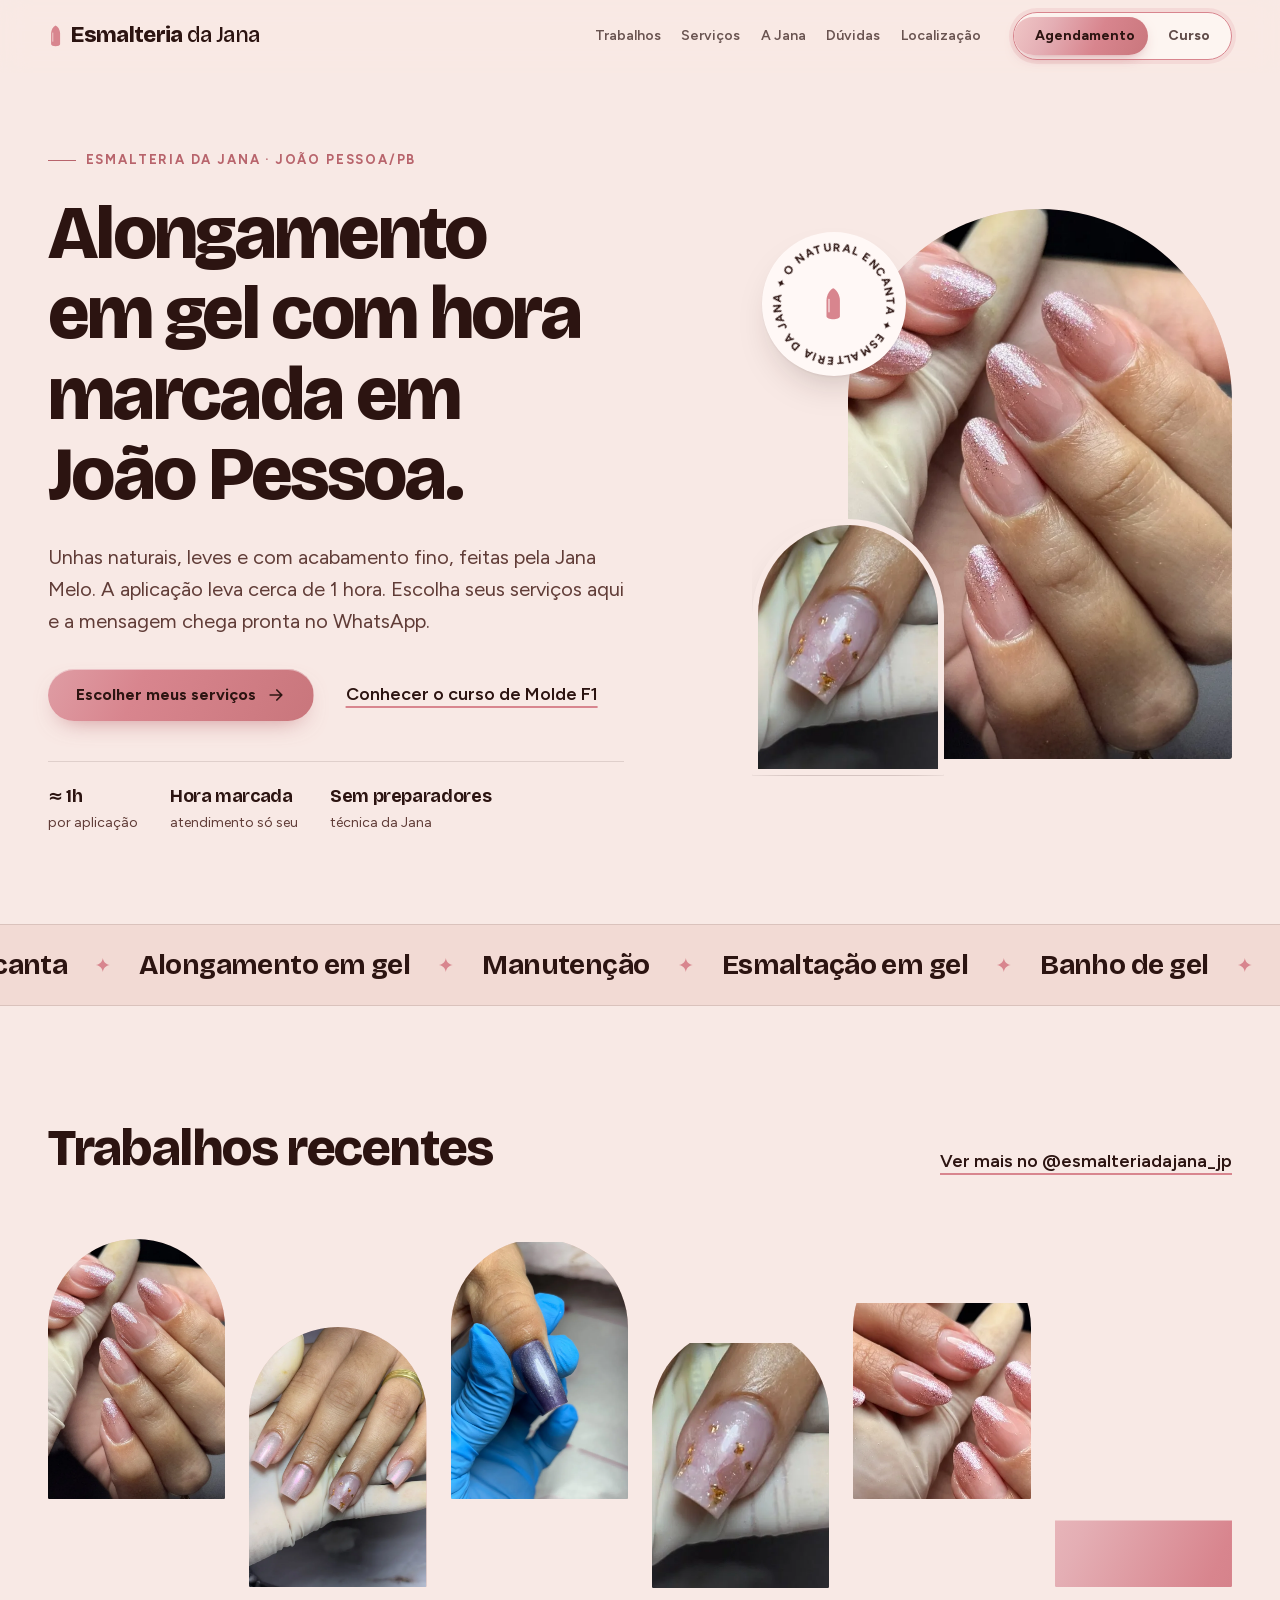
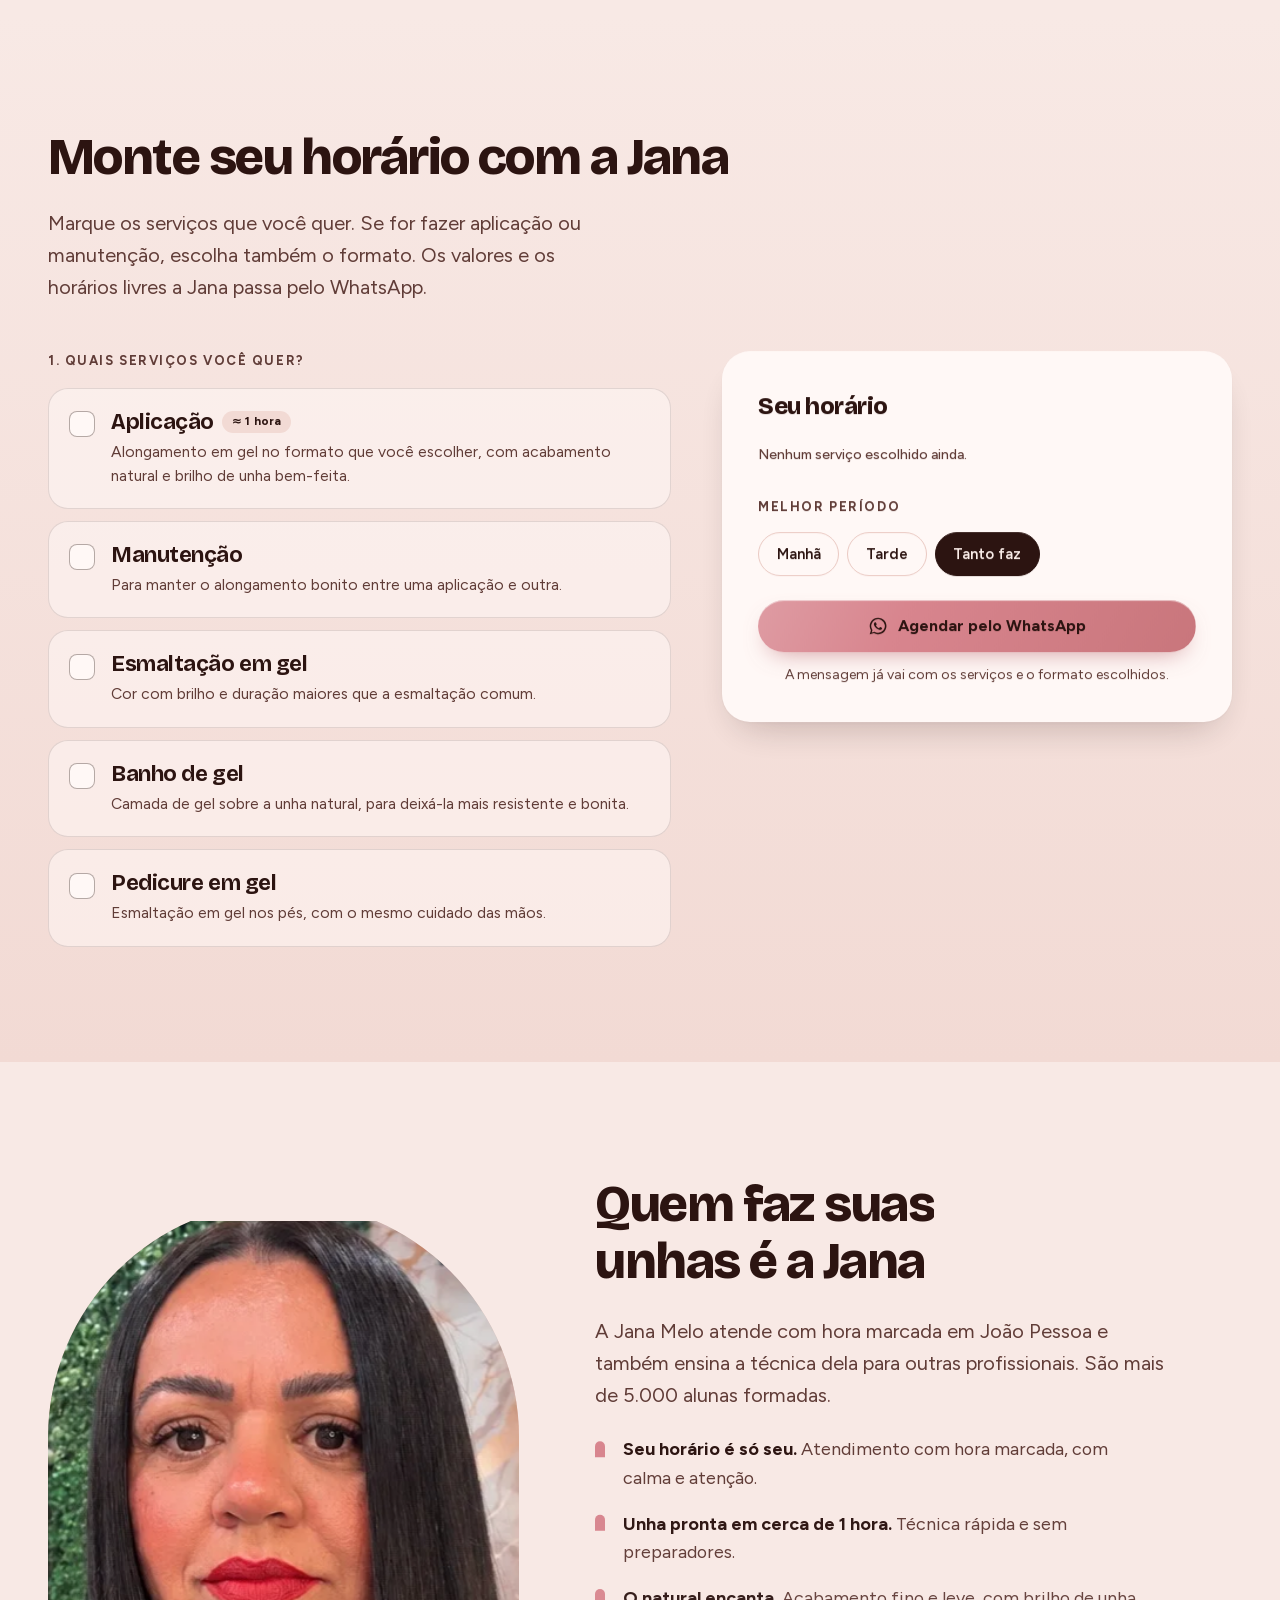
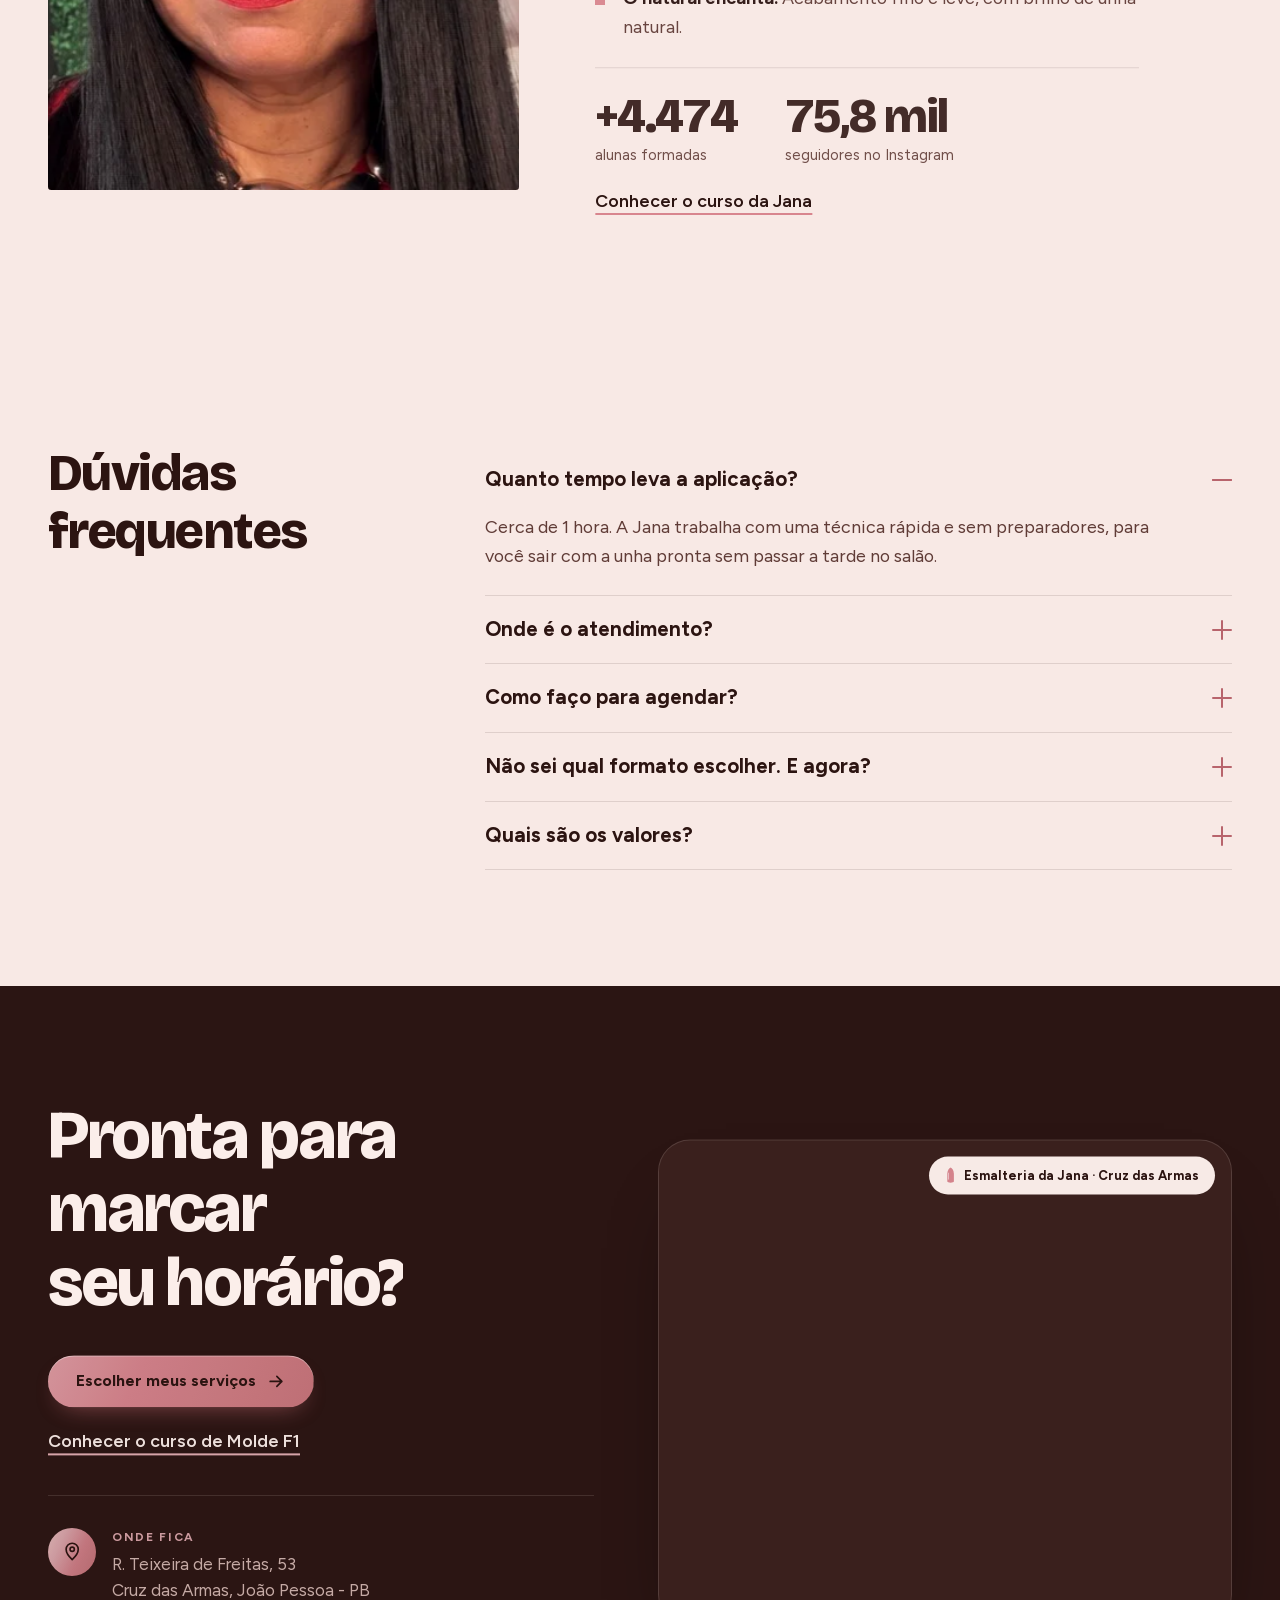
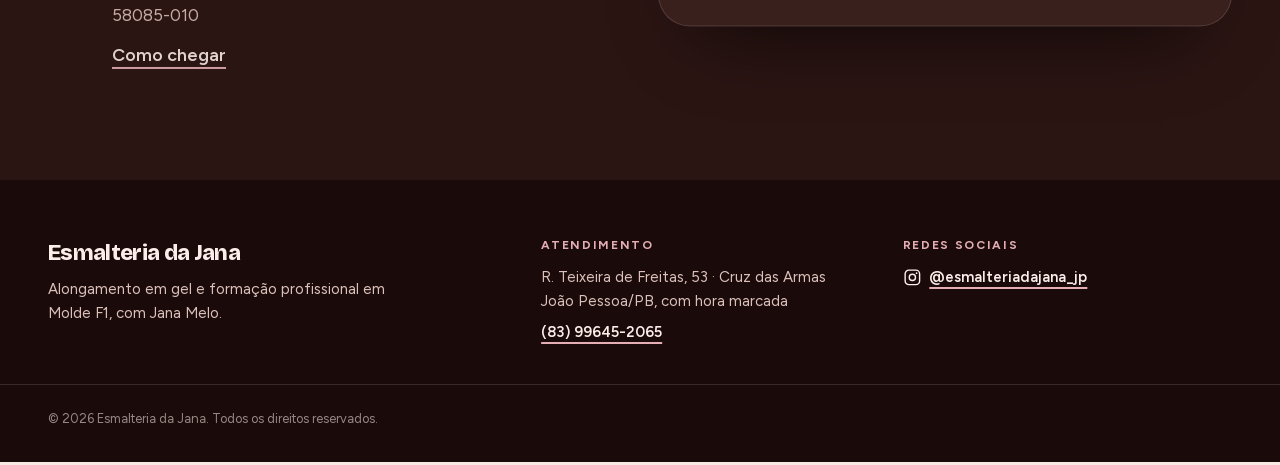
==== commit 73ec041a: "Add Google Tag Manager to index.html" ====
--- a/site/index.html
+++ b/site/index.html
@@ -1,6 +1,13 @@
 <!doctype html>
 <html lang="pt-BR">
 <head>
+  <!-- Google Tag Manager -->
+<script>(function(w,d,s,l,i){w[l]=w[l]||[];w[l].push({'gtm.start':
+new Date().getTime(),event:'gtm.js'});var f=d.getElementsByTagName(s)[0],
+j=d.createElement(s),dl=l!='dataLayer'?'&l='+l:'';j.async=true;j.src=
+'https://www.googletagmanager.com/gtm.js?id='+i+dl;f.parentNode.insertBefore(j,f);
+})(window,document,'script','dataLayer','GTM-K8K7KXN9');</script>
+<!-- End Google Tag Manager -->
   <meta charset="utf-8">
   <meta name="viewport" content="width=device-width, initial-scale=1, viewport-fit=cover">
   <title>Esmalteria da Jana — Alongamento em gel em João Pessoa e Curso de Molde F1</title>
@@ -52,6 +59,10 @@
 </head>
 
 <body class="theme-light">
+  <!-- Google Tag Manager (noscript) -->
+<noscript><iframe src="https://www.googletagmanager.com/ns.html?id=GTM-K8K7KXN9"
+height="0" width="0" style="display:none;visibility:hidden"></iframe></noscript>
+<!-- End Google Tag Manager (noscript) -->
 
   <!-- Sprite de ícones: formatos de unha e ícones de interface -->
   <svg class="sprite" aria-hidden="true" focusable="false">
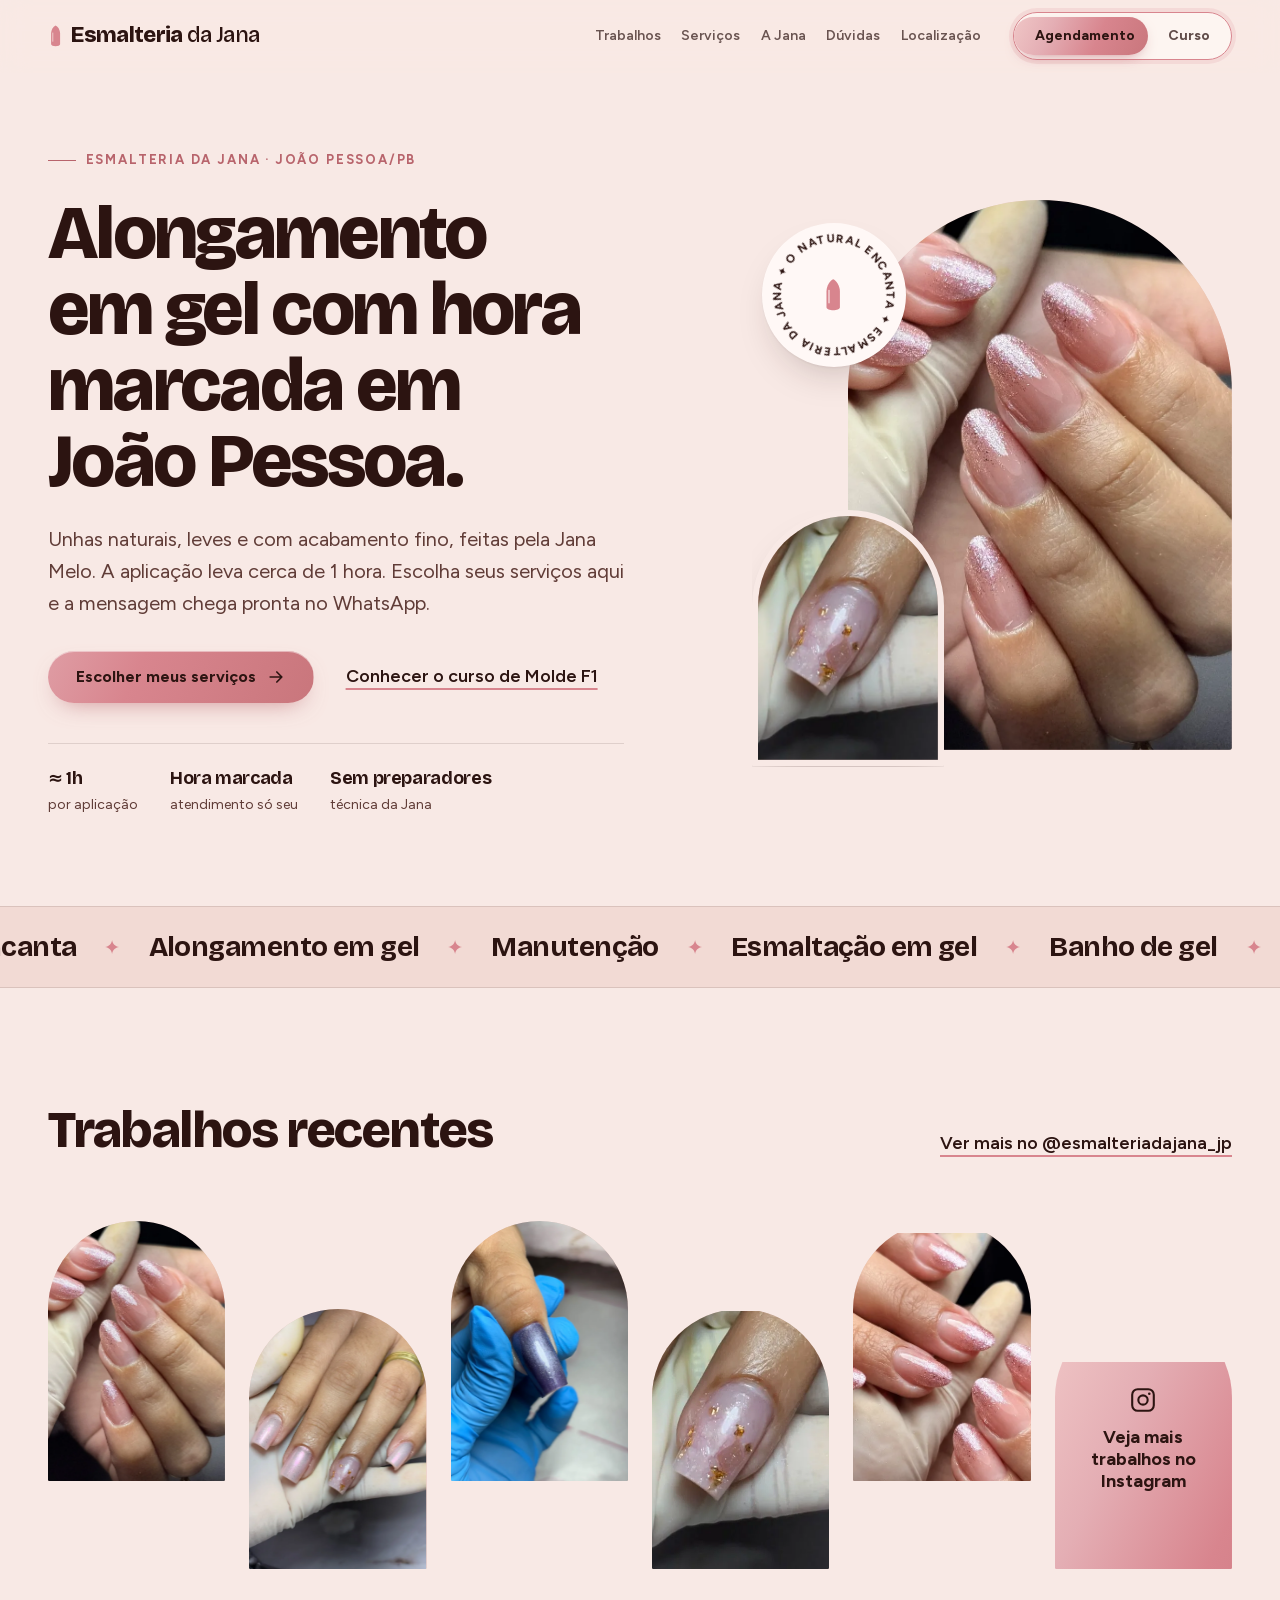
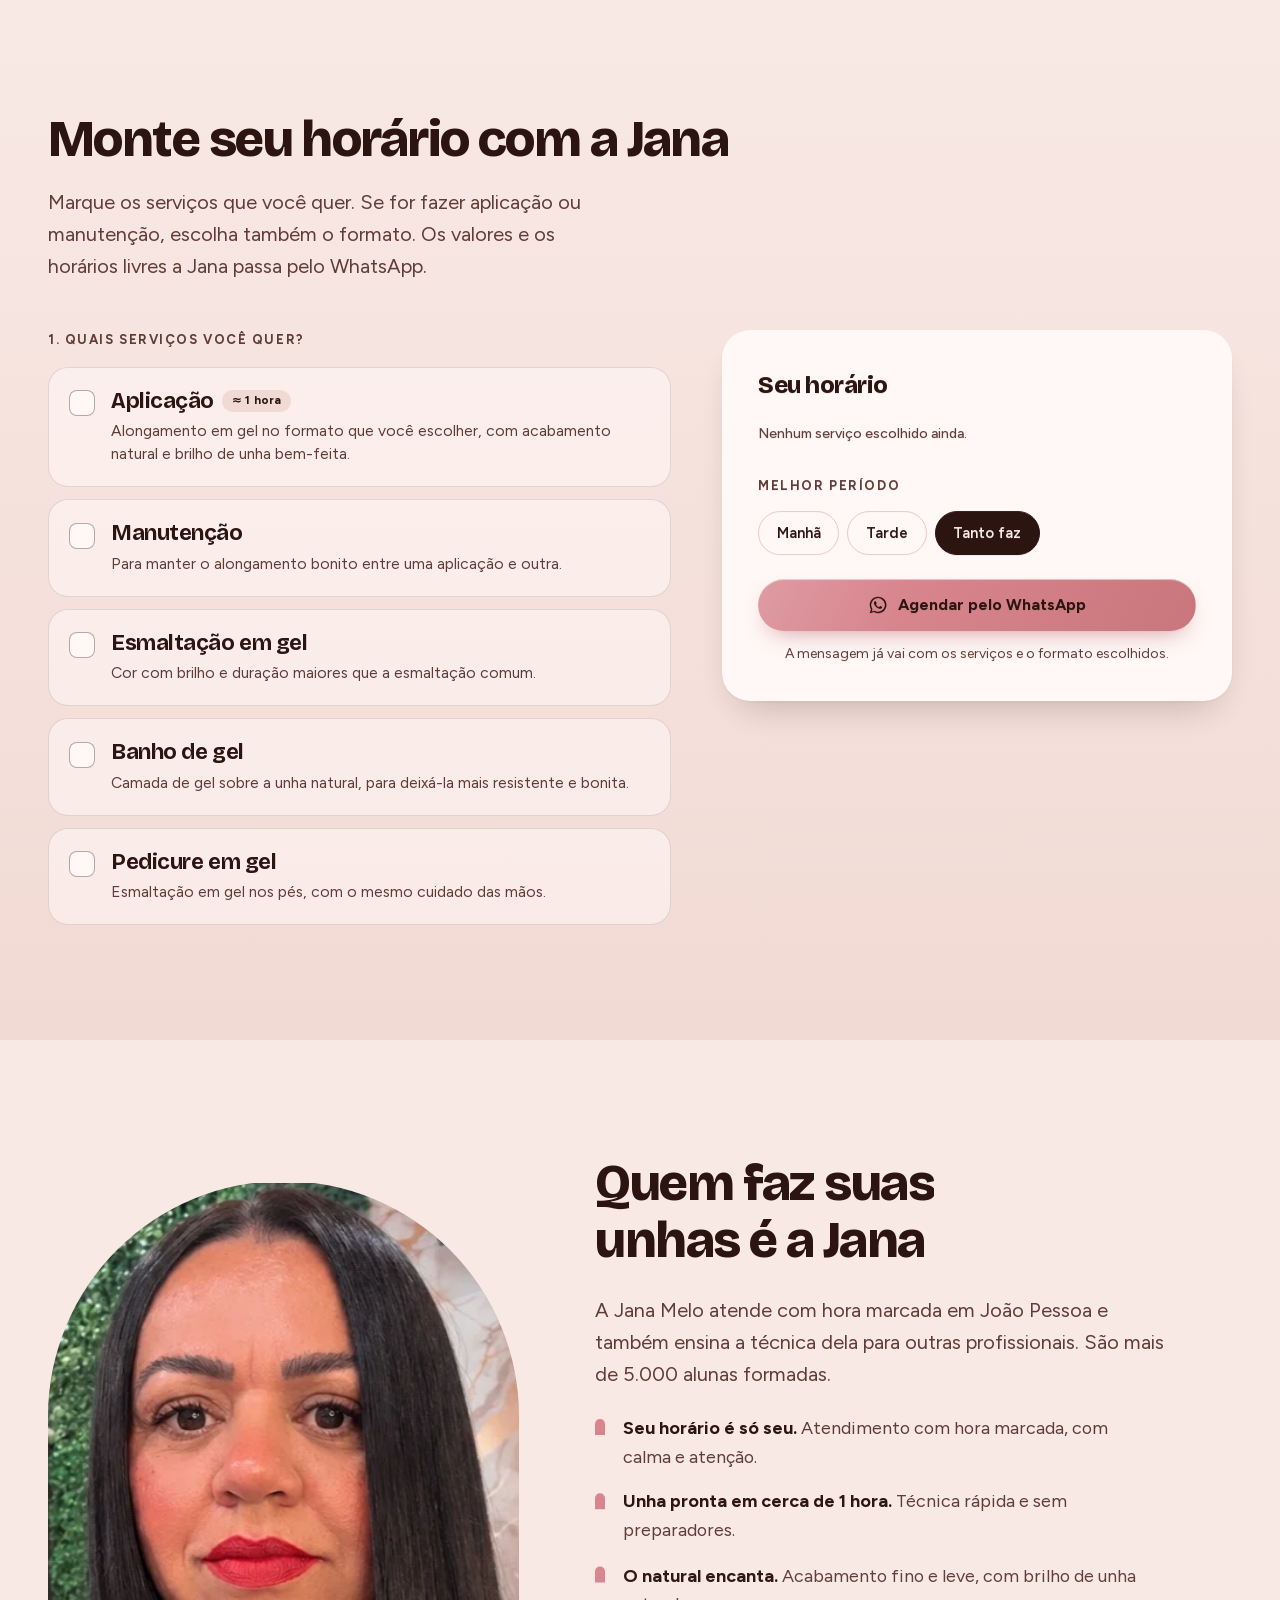
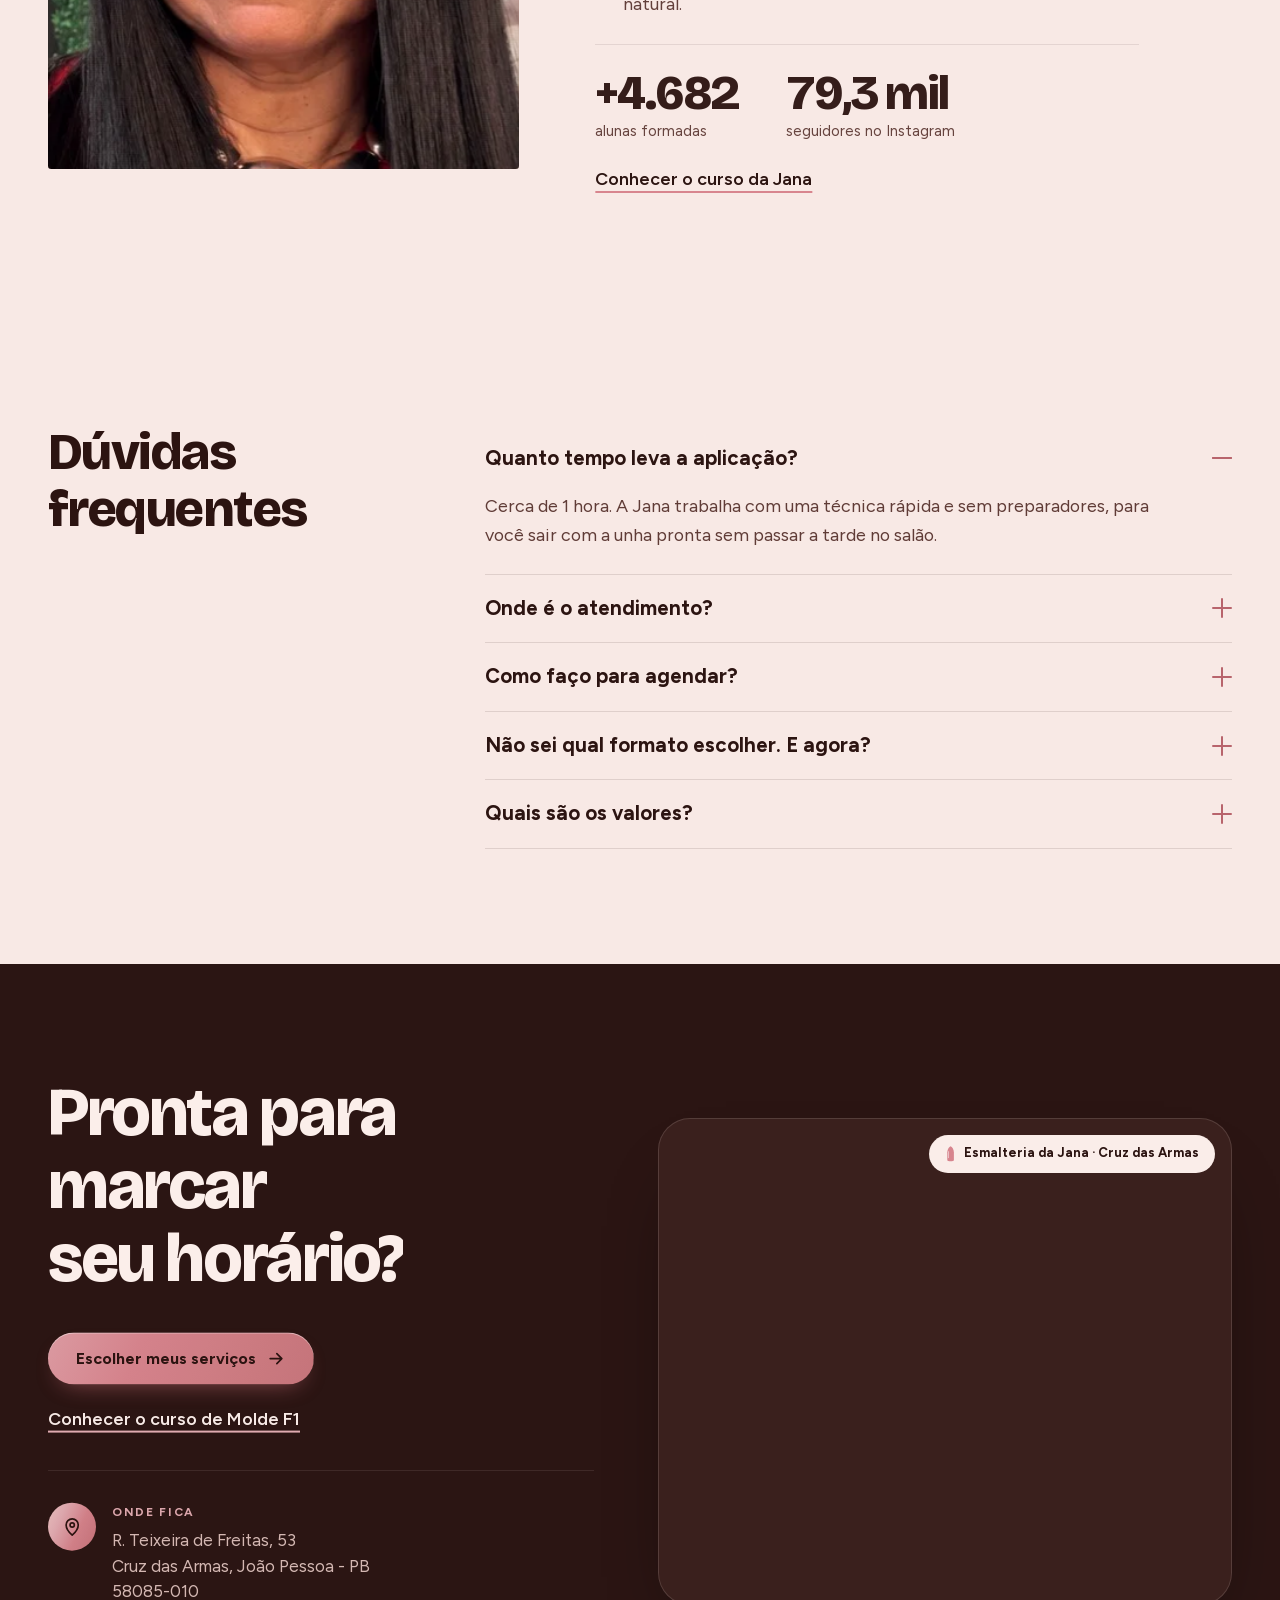
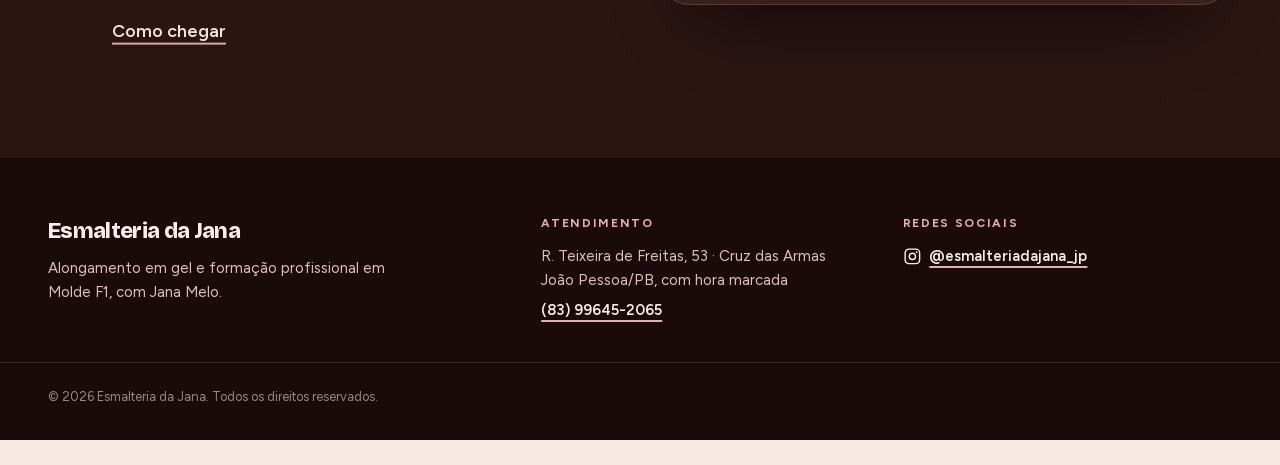
==== commit 70ca400f: "Botões da seção "Qual é o seu momento?" levam para as turmas Co-Authored-By: Claude Opus 5.5 <norepl" ====
--- a/site/index.html
+++ b/site/index.html
@@ -806,19 +806,19 @@
                 <svg class="level__icon" aria-hidden="true"><use href="#nail-amendoada"/></svg>
                 <h3>Para começar com o pé direito</h3>
                 <p>A turma vai do preparo da unha ao acabamento, com a Jana acompanhando de perto. Se quiser dar o primeiro passo online, o curso Unhas Softgel é a porta de entrada.</p>
-                <a class="btn" href="https://wa.me/5583996452065" target="_blank" rel="noopener" data-wa="Olá, Jana! Estou começando na área de unhas e quero saber se o Curso de Molde F1 é para mim."><svg class="icon" aria-hidden="true"><use href="#i-whatsapp"/></svg> Falar com a Jana</a>
+                <a class="btn" href="#turmas">Escolher minha turma <svg class="icon" aria-hidden="true"><use href="#i-arrow"/></svg></a>
               </div>
               <div class="level__content" role="tabpanel" id="lv-2" aria-labelledby="lv-tab-2" hidden>
                 <svg class="level__icon" aria-hidden="true"><use href="#nail-bailarina"/></svg>
                 <h3>Para atender mais em menos tempo</h3>
                 <p>Você aprende a reduzir o tempo em mesa com Molde F1 e a entregar um acabamento sem infiltrações, para atender mais clientes no dia.</p>
-                <a class="btn" href="https://wa.me/5583996452065" target="_blank" rel="noopener" data-wa="Olá, Jana! Já atuo na área e quero reduzir meu tempo em mesa com o Curso de Molde F1."><svg class="icon" aria-hidden="true"><use href="#i-whatsapp"/></svg> Falar com a Jana</a>
+                <a class="btn" href="#turmas">Escolher minha turma <svg class="icon" aria-hidden="true"><use href="#i-arrow"/></svg></a>
               </div>
               <div class="level__content" role="tabpanel" id="lv-3" aria-labelledby="lv-tab-3" hidden>
                 <svg class="level__icon" aria-hidden="true"><use href="#nail-babyboomer"/></svg>
                 <h3>Para levar seu acabamento a outro nível</h3>
                 <p>Aperfeiçoe aplicação, manutenção e esmaltação Babyboomer com correção de perto, e continue treinando no curso online.</p>
-                <a class="btn" href="https://wa.me/5583996452065" target="_blank" rel="noopener" data-wa="Olá, Jana! Quero me aperfeiçoar em Molde F1 e saber mais sobre a turma."><svg class="icon" aria-hidden="true"><use href="#i-whatsapp"/></svg> Falar com a Jana</a>
+                <a class="btn" href="#turmas">Escolher minha turma <svg class="icon" aria-hidden="true"><use href="#i-arrow"/></svg></a>
               </div>
             </div>
           </div>
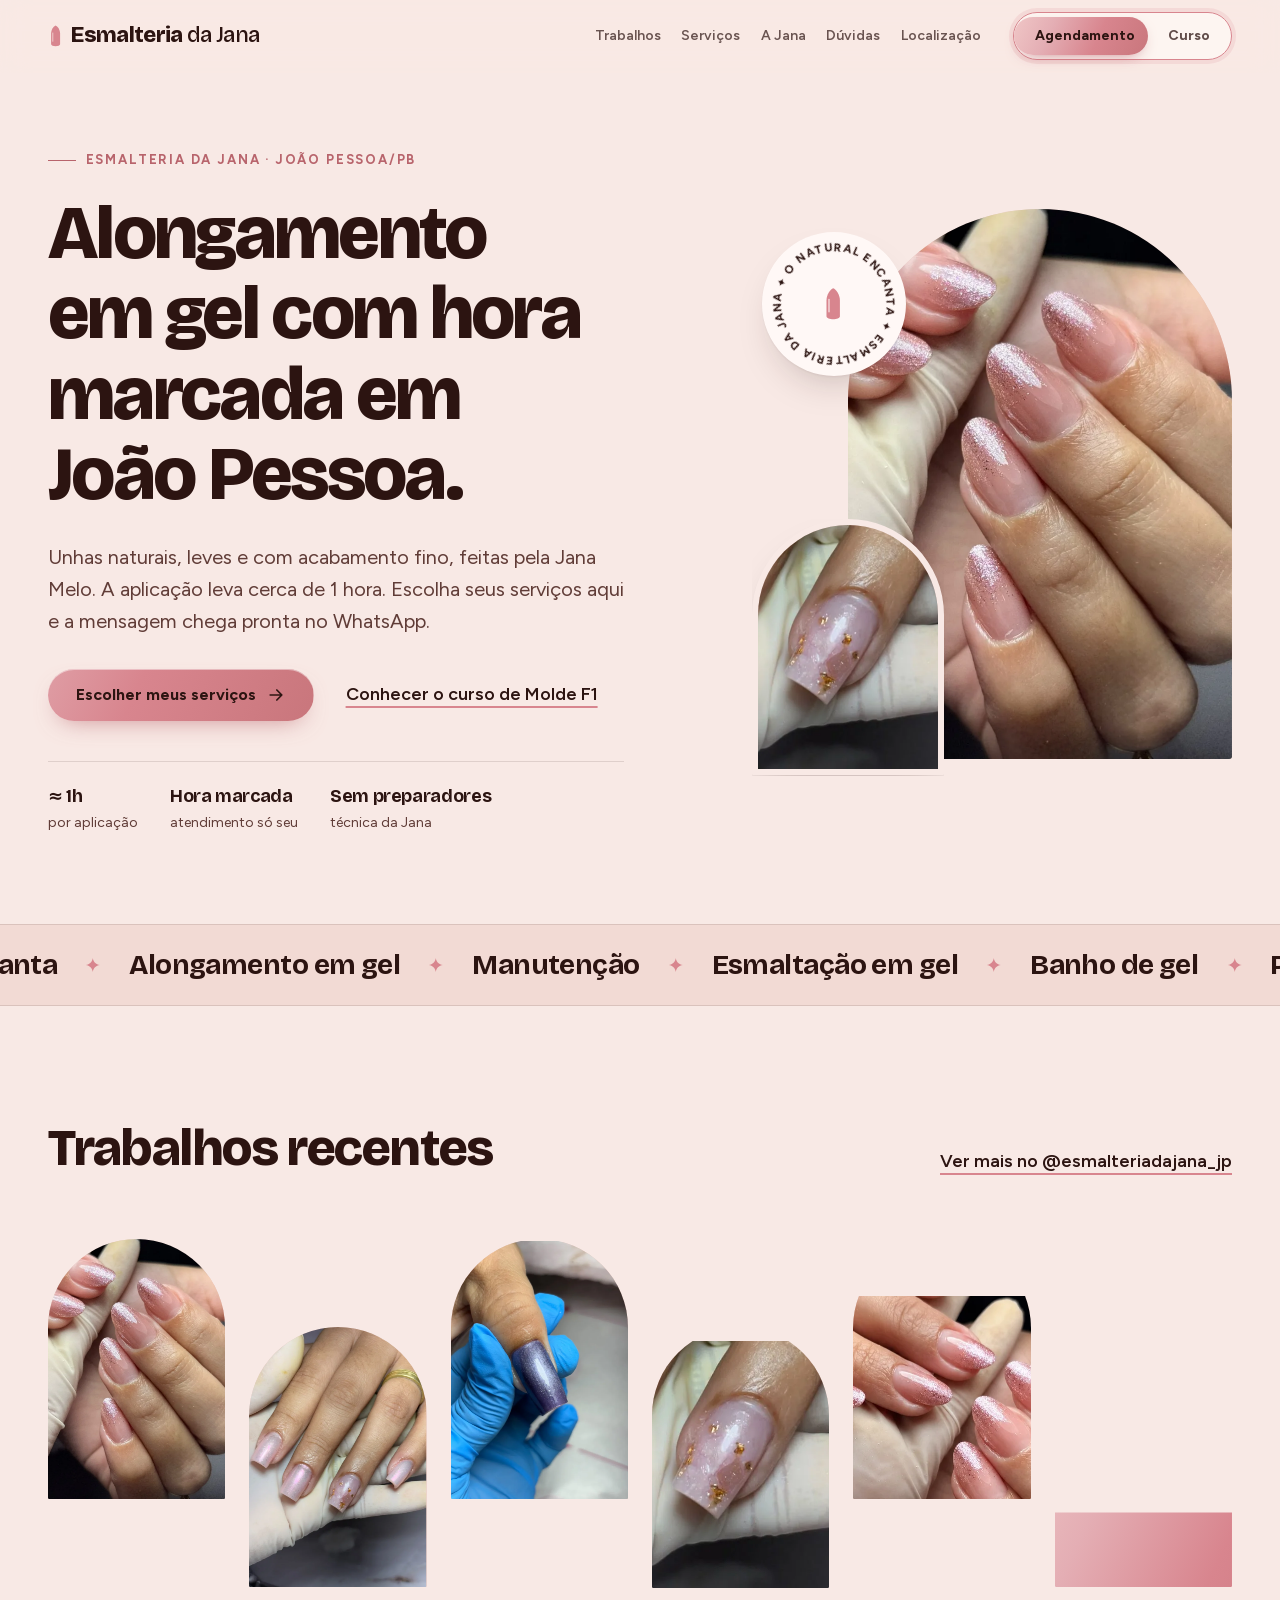
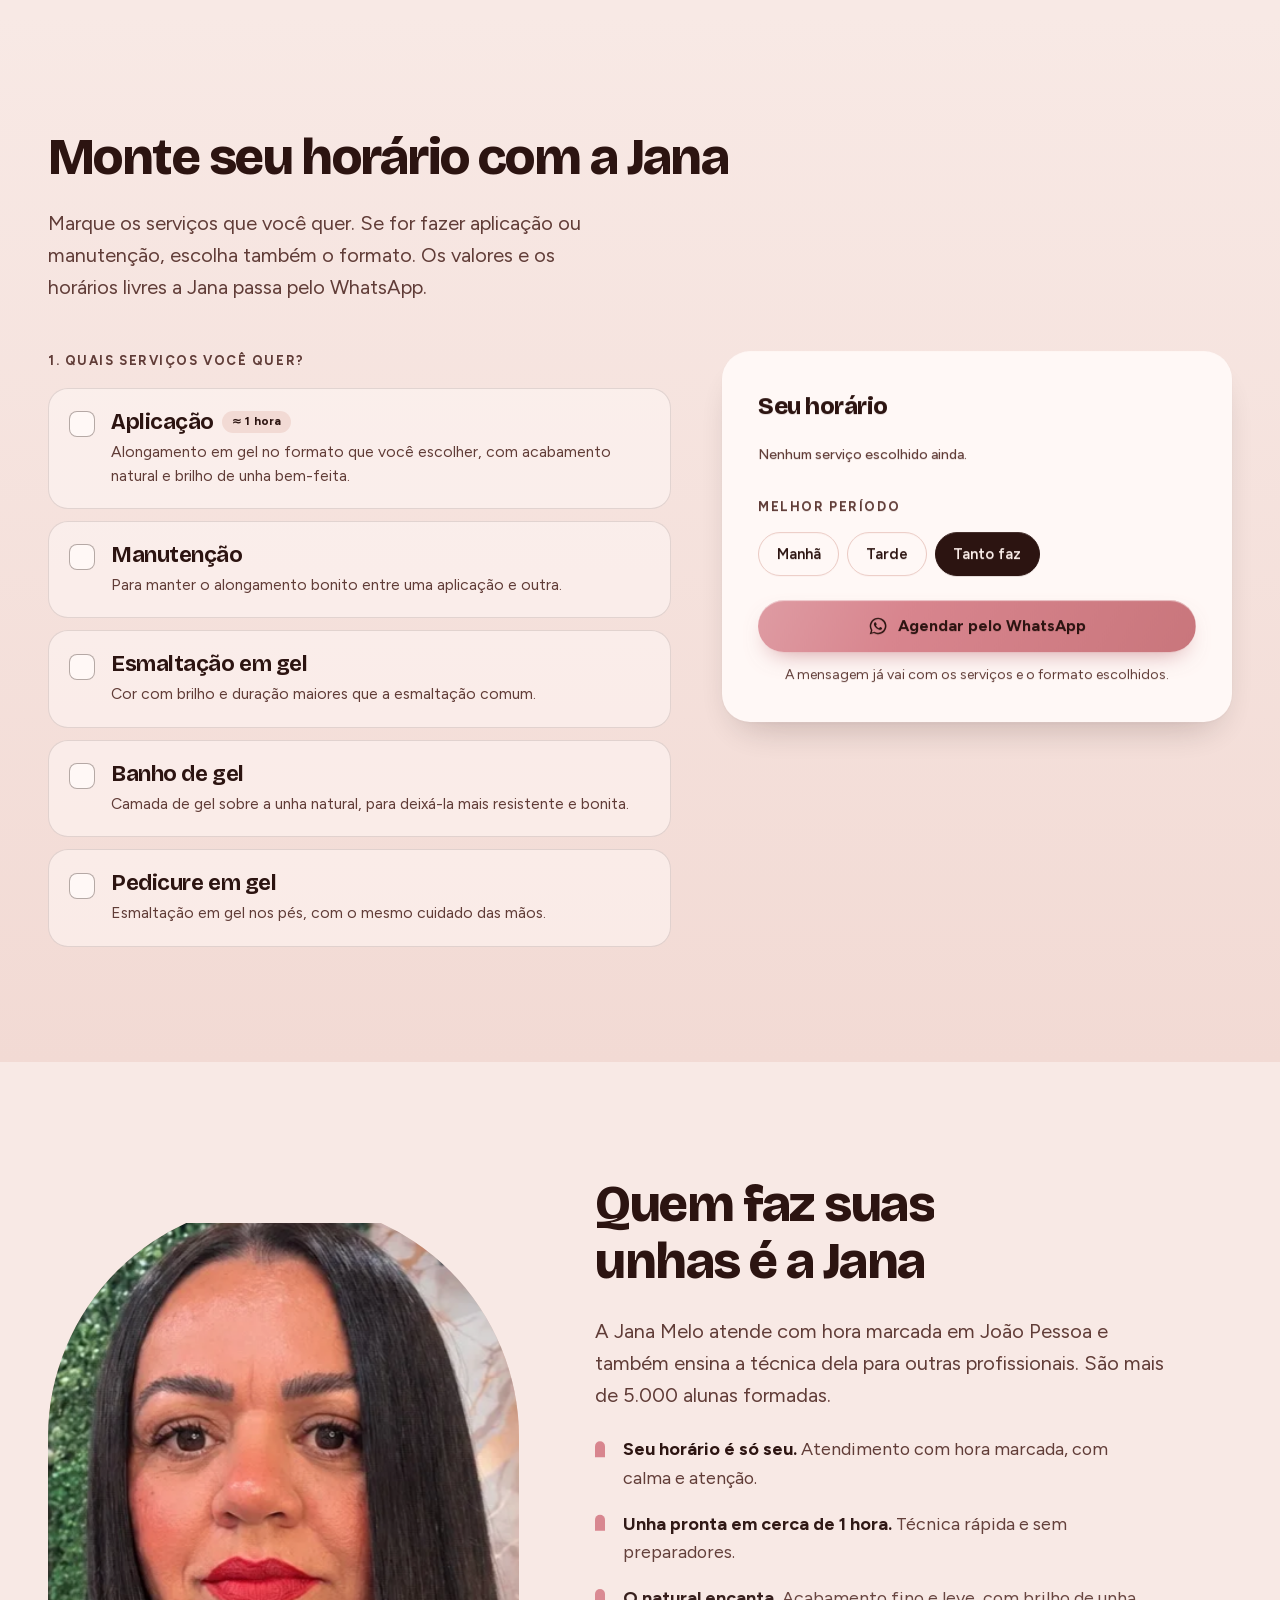
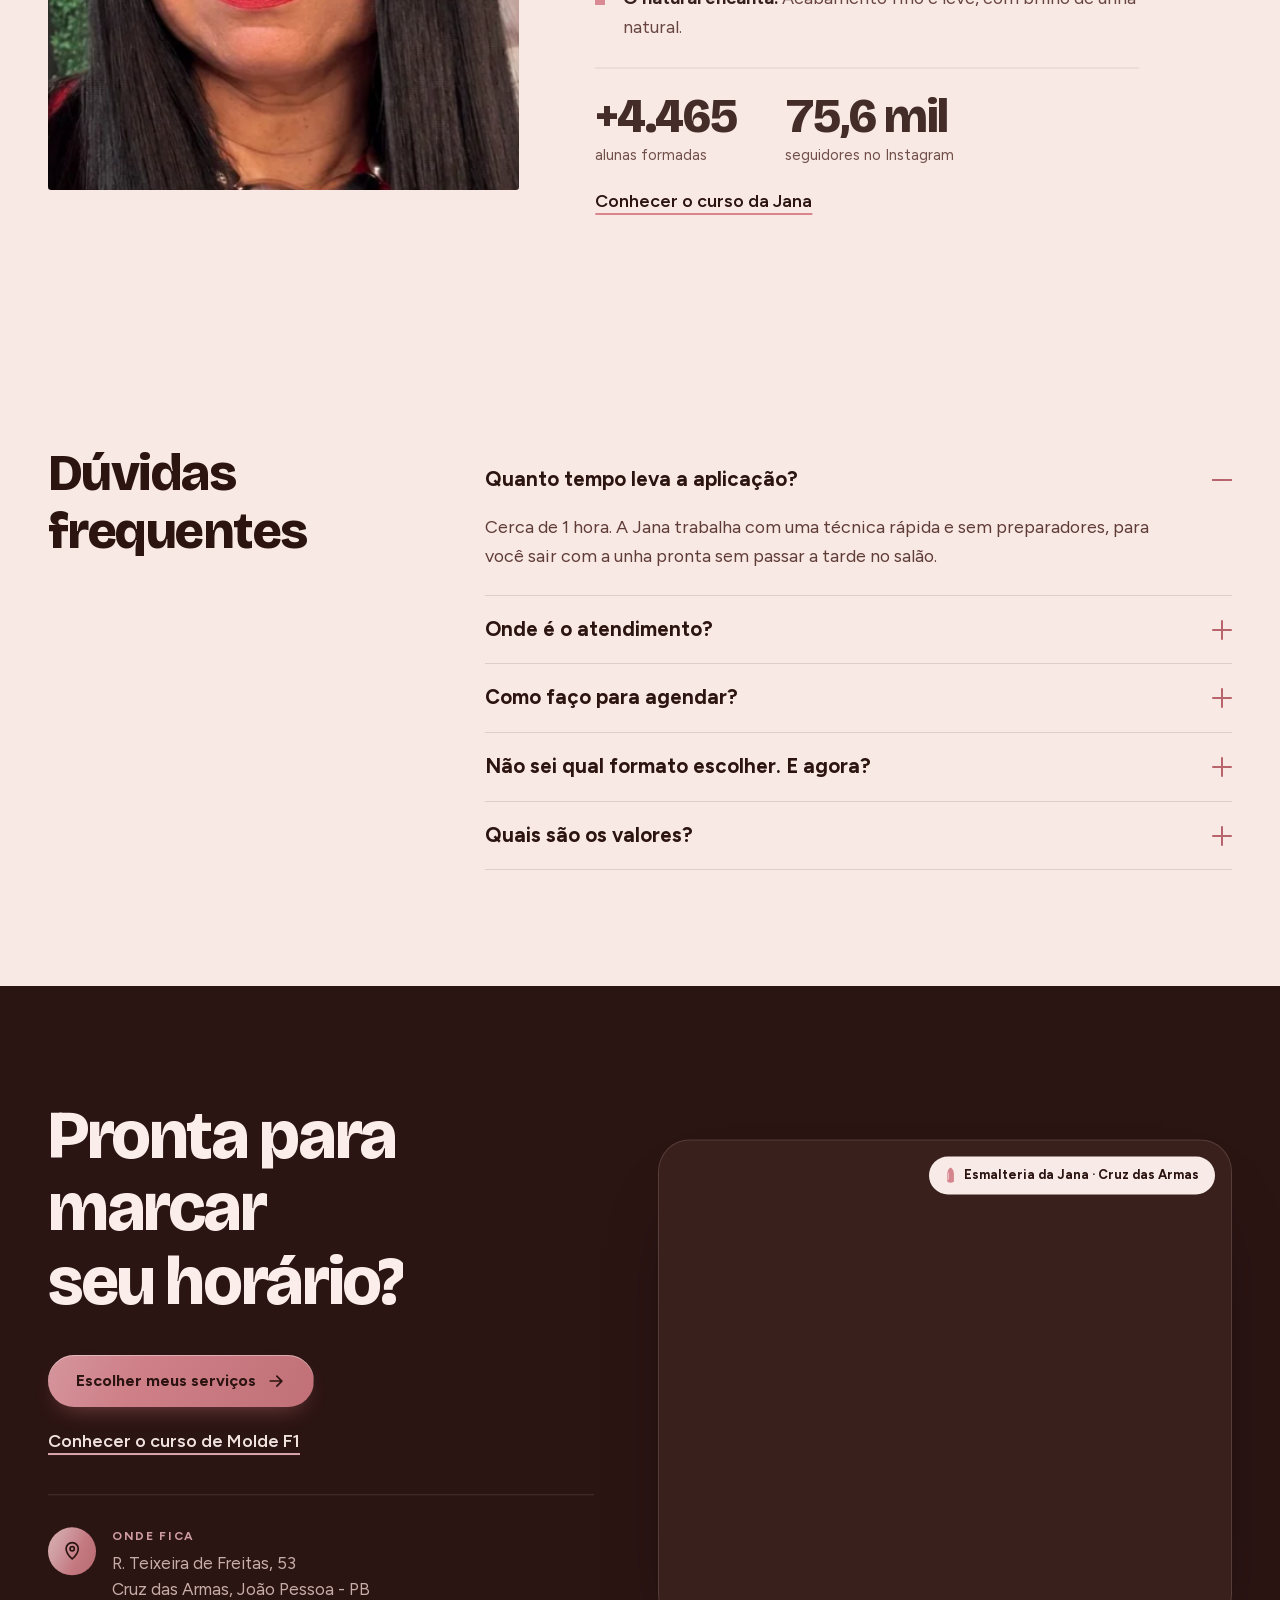
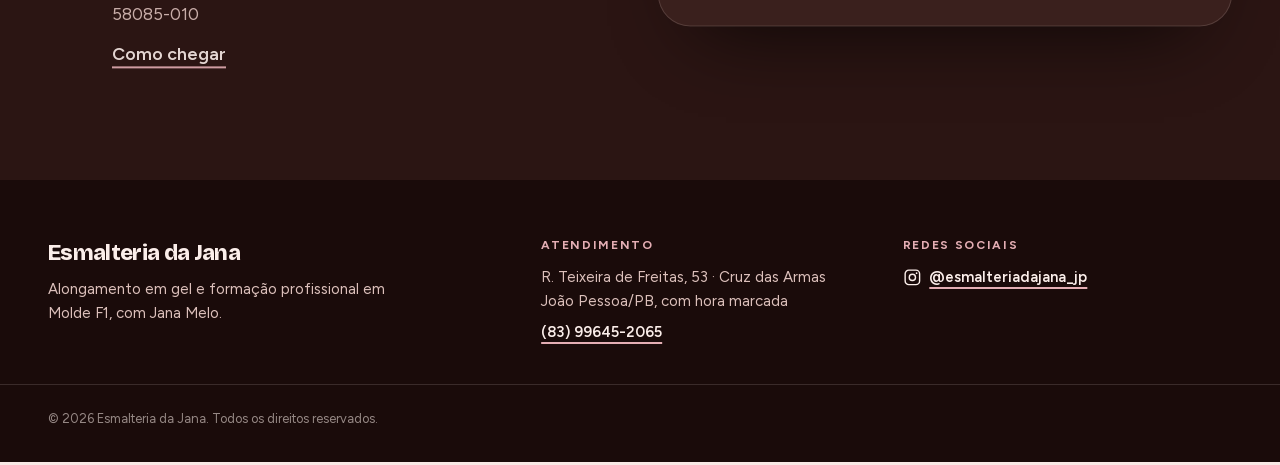
==== commit ce49a98c: "atualização dos cursos disponíveis" ====
--- a/site/index.html
+++ b/site/index.html
@@ -486,7 +486,7 @@
         <div class="hero__glow" aria-hidden="true"></div>
         <div class="container hero__grid">
           <div class="hero__text">
-            <p class="eyebrow" data-intro>Curso presencial · Turmas em PE e PB</p>
+            <p class="eyebrow" data-intro>Curso presencial · Turmas em PB e RN</p>
             <h1 class="display display--curso" id="hero-curso-title" data-split-intro>Aprenda Molde F1 com <span class="swash">naturalidade</span>.</h1>
             <p class="lead" data-intro>Técnica atual, rápida e com resultados reais. Aula prática e presencial com a Jana Melo e, depois, o curso online para continuar aprendendo.</p>
             <div class="cta-row" data-intro>
@@ -496,9 +496,8 @@
             <div class="city-chips" data-intro>
               <p class="city-chips__label">Turmas abertas</p>
               <ul role="list">
-                <li><a href="#turmas"><strong>Goiana</strong> PE · outubro</a></li>
-                <li><a href="#turmas"><strong>Santa Cruz</strong> PE · outubro</a></li>
                 <li><a href="#turmas"><strong>João Pessoa</strong> PB · 08/11</a></li>
+                <li><a href="#turmas"><strong>Natal</strong> RN · 16/11</a></li>
               </ul>
             </div>
           </div>
@@ -667,43 +666,9 @@
         <div class="container">
           <div class="section-head section-head--split">
             <h2 class="h2" id="turmas-title" data-split>Escolha sua turma</h2>
-            <p class="section-head__aside" data-reveal>Garanta sua vaga com a inscrição e pague o restante semanalmente, até quitar.</p>
+            <p class="section-head__aside" data-reveal>Duas turmas presenciais em novembro. Garanta sua vaga pelo WhatsApp.</p>
           </div>
           <ul class="tickets" role="list">
-            <li class="ticket" data-reveal data-tilt>
-              <div class="ticket__top">
-                <p class="ticket__label">Turma de outubro</p>
-                <h3 class="ticket__city">Goiana <span>PE</span></h3>
-                <dl class="ticket__rows">
-                  <div><dt>Quando</dt><dd>Outubro</dd></div>
-                  <div><dt>Investimento</dt><dd>R$ 300,00</dd></div>
-                  <div><dt>Inscrição</dt><dd>R$ 80,00</dd></div>
-                  <div><dt>Restante</dt><dd>Semanal, até quitar</dd></div>
-                </dl>
-              </div>
-              <div class="ticket__stub">
-                <a class="btn btn--block" href="https://wa.me/5583996452065" target="_blank" rel="noopener" data-wa="Olá, Jana! Quero garantir minha vaga no Curso de Molde F1 na turma de Goiana/PE (outubro).">
-                  <svg class="icon" aria-hidden="true"><use href="#i-whatsapp"/></svg> Garantir vaga em Goiana
-                </a>
-              </div>
-            </li>
-            <li class="ticket" data-reveal data-tilt>
-              <div class="ticket__top">
-                <p class="ticket__label">Turma de outubro</p>
-                <h3 class="ticket__city">Santa Cruz <span>PE</span></h3>
-                <dl class="ticket__rows">
-                  <div><dt>Quando</dt><dd>Outubro</dd></div>
-                  <div><dt>Investimento</dt><dd>R$ 300,00</dd></div>
-                  <div><dt>Inscrição</dt><dd>R$ 80,00</dd></div>
-                  <div><dt>Restante</dt><dd>Semanal, até quitar</dd></div>
-                </dl>
-              </div>
-              <div class="ticket__stub">
-                <a class="btn btn--block" href="https://wa.me/5583996452065" target="_blank" rel="noopener" data-wa="Olá, Jana! Quero garantir minha vaga no Curso de Molde F1 na turma de Santa Cruz/PE (outubro).">
-                  <svg class="icon" aria-hidden="true"><use href="#i-whatsapp"/></svg> Garantir vaga em Santa Cruz
-                </a>
-              </div>
-            </li>
             <li class="ticket" data-reveal data-tilt>
               <div class="ticket__top">
                 <p class="ticket__label">Turma de novembro</p>
@@ -721,6 +686,25 @@
                 </a>
               </div>
             </li>
+            <li class="ticket" data-reveal data-tilt>
+              <div class="ticket__top">
+                <div class="ticket__head">
+                  <p class="ticket__label">Turma de novembro</p>
+                  <p class="ticket__urgency">Apenas 10 vagas</p>
+                </div>
+                <h3 class="ticket__city">Natal <span>RN</span></h3>
+                <dl class="ticket__rows">
+                  <div><dt>Quando</dt><dd>16 de novembro, das 9h às 17h</dd></div>
+                  <div><dt>Investimento</dt><dd>Sob consulta</dd></div>
+                  <div><dt>Pagamento</dt><dd>Sob consulta</dd></div>
+                </dl>
+              </div>
+              <div class="ticket__stub">
+                <a class="btn btn--block" href="https://wa.me/5583996452065" target="_blank" rel="noopener" data-wa="Olá, Jana! Quero garantir minha vaga no Curso de Molde F1 na turma de Natal/RN (16 de novembro). Pode me passar o valor e a forma de pagamento?">
+                  <svg class="icon" aria-hidden="true"><use href="#i-whatsapp"/></svg> Garantir vaga em Natal
+                </a>
+              </div>
+            </li>
           </ul>
         </div>
       </section>
@@ -741,7 +725,7 @@
                   <div class="step__card">
                     <div class="step__top"><span class="step__n">01</span><span class="step__icon"><svg aria-hidden="true"><use href="#i-ticket"/></svg></span></div>
                     <h3>Garanta sua vaga</h3>
-                    <p>Pague a inscrição (R$ 80,00 ou R$ 97,00, conforme a turma) e o restante em parcelas semanais, até quitar.</p>
+                    <p>Em João Pessoa, pague a inscrição de R$ 97,00 e o restante em parcelas semanais, até quitar. Em Natal, valor e pagamento sob consulta.</p>
                     <span class="step__tag">Pelo WhatsApp</span>
                   </div>
                 </li>
@@ -806,19 +790,19 @@
                 <svg class="level__icon" aria-hidden="true"><use href="#nail-amendoada"/></svg>
                 <h3>Para começar com o pé direito</h3>
                 <p>A turma vai do preparo da unha ao acabamento, com a Jana acompanhando de perto. Se quiser dar o primeiro passo online, o curso Unhas Softgel é a porta de entrada.</p>
-                <a class="btn" href="#turmas">Escolher minha turma <svg class="icon" aria-hidden="true"><use href="#i-arrow"/></svg></a>
+                <a class="btn" href="https://wa.me/5583996452065" target="_blank" rel="noopener" data-wa="Olá, Jana! Estou começando na área de unhas e quero saber se o Curso de Molde F1 é para mim."><svg class="icon" aria-hidden="true"><use href="#i-whatsapp"/></svg> Falar com a Jana</a>
               </div>
               <div class="level__content" role="tabpanel" id="lv-2" aria-labelledby="lv-tab-2" hidden>
                 <svg class="level__icon" aria-hidden="true"><use href="#nail-bailarina"/></svg>
                 <h3>Para atender mais em menos tempo</h3>
                 <p>Você aprende a reduzir o tempo em mesa com Molde F1 e a entregar um acabamento sem infiltrações, para atender mais clientes no dia.</p>
-                <a class="btn" href="#turmas">Escolher minha turma <svg class="icon" aria-hidden="true"><use href="#i-arrow"/></svg></a>
+                <a class="btn" href="https://wa.me/5583996452065" target="_blank" rel="noopener" data-wa="Olá, Jana! Já atuo na área e quero reduzir meu tempo em mesa com o Curso de Molde F1."><svg class="icon" aria-hidden="true"><use href="#i-whatsapp"/></svg> Falar com a Jana</a>
               </div>
               <div class="level__content" role="tabpanel" id="lv-3" aria-labelledby="lv-tab-3" hidden>
                 <svg class="level__icon" aria-hidden="true"><use href="#nail-babyboomer"/></svg>
                 <h3>Para levar seu acabamento a outro nível</h3>
                 <p>Aperfeiçoe aplicação, manutenção e esmaltação Babyboomer com correção de perto, e continue treinando no curso online.</p>
-                <a class="btn" href="#turmas">Escolher minha turma <svg class="icon" aria-hidden="true"><use href="#i-arrow"/></svg></a>
+                <a class="btn" href="https://wa.me/5583996452065" target="_blank" rel="noopener" data-wa="Olá, Jana! Quero me aperfeiçoar em Molde F1 e saber mais sobre a turma."><svg class="icon" aria-hidden="true"><use href="#i-whatsapp"/></svg> Falar com a Jana</a>
               </div>
             </div>
           </div>
@@ -847,7 +831,7 @@
             </ul>
             <dl class="stats stats--dark" data-reveal>
               <div><dt>alunas formadas</dt><dd><span data-count="5000" data-prefix="+">+5.000</span></dd></div>
-              <div><dt>turmas abertas agora</dt><dd><span data-count="3">3</span></dd></div>
+              <div><dt>turmas abertas agora</dt><dd><span data-count="2">2</span></dd></div>
             </dl>
             <a class="link link--light" href="https://www.instagram.com/esmalteriadajana_jp/" target="_blank" rel="noopener">Ver os trabalhos no @esmalteriadajana_jp</a>
           </div>
@@ -889,7 +873,7 @@
             </div>
             <div class="faq__item">
               <h3><button class="faq__q" aria-expanded="false" aria-controls="fc2" id="fc2-q">Como funciona o pagamento?<span class="faq__icon" aria-hidden="true"></span></button></h3>
-              <div class="faq__a" id="fc2" role="region" aria-labelledby="fc2-q" hidden><p>Você paga a inscrição para garantir a vaga (R$ 80,00 em Goiana e Santa Cruz, R$ 97,00 em João Pessoa) e o restante em parcelas semanais, até quitar.</p></div>
+              <div class="faq__a" id="fc2" role="region" aria-labelledby="fc2-q" hidden><p>Em João Pessoa, você paga a inscrição de R$ 97,00 para garantir a vaga e o restante em parcelas semanais, até quitar. Na turma de Natal, o valor e a forma de pagamento são sob consulta: é só chamar a Jana no WhatsApp.</p></div>
             </div>
             <div class="faq__item">
               <h3><button class="faq__q" aria-expanded="false" aria-controls="fc3" id="fc3-q">O curso tem certificado?<span class="faq__icon" aria-hidden="true"></span></button></h3>
@@ -901,7 +885,7 @@
             </div>
             <div class="faq__item">
               <h3><button class="faq__q" aria-expanded="false" aria-controls="fc5" id="fc5-q">Vai ter turma na minha cidade?<span class="faq__icon" aria-hidden="true"></span></button></h3>
-              <div class="faq__a" id="fc5" role="region" aria-labelledby="fc5-q" hidden><p>As turmas abertas agora são em Goiana/PE, Santa Cruz/PE e João Pessoa/PB. Quer uma turma na sua cidade? <a class="link link--light" href="https://wa.me/5583996452065" target="_blank" rel="noopener" data-wa="Olá, Jana! Quero saber quando vai ter turma do Curso de Molde F1 na minha cidade: ">Chame a Jana no WhatsApp</a> e conte onde você está.</p></div>
+              <div class="faq__a" id="fc5" role="region" aria-labelledby="fc5-q" hidden><p>As turmas abertas agora são em João Pessoa/PB (08 de novembro) e Natal/RN (16 de novembro). Quer uma turma na sua cidade? <a class="link link--light" href="https://wa.me/5583996452065" target="_blank" rel="noopener" data-wa="Olá, Jana! Quero saber quando vai ter turma do Curso de Molde F1 na minha cidade: ">Chame a Jana no WhatsApp</a> e conte onde você está.</p></div>
             </div>
           </div>
         </div>
--- a/site/assets/css/style.css
+++ b/site/assets/css/style.css
@@ -1120,7 +1120,6 @@
   animation: pulse 2.4s ease-out infinite;
 }
 .city-chips li:nth-child(2) a::before { animation-delay: 0.8s; }
-.city-chips li:nth-child(3) a::before { animation-delay: 1.6s; }
 @media (hover: hover) { .city-chips a:hover { border-color: var(--rose-light); background: var(--cocoa-card); } }
 @keyframes pulse {
   0% { box-shadow: 0 0 0 0 rgba(228, 174, 180, 0.55); }
@@ -1362,6 +1361,41 @@
   text-transform: uppercase;
   color: var(--rose-deep);
 }
+.ticket__head {
+  display: flex;
+  flex-wrap: wrap;
+  align-items: center;
+  justify-content: space-between;
+  gap: 0.5rem 0.75rem;
+}
+.ticket__urgency {
+  display: inline-flex;
+  align-items: center;
+  gap: 0.45rem;
+  padding: 0.25rem 0.8rem;
+  border-radius: var(--radius-pill);
+  background: var(--rose-grad);
+  color: var(--ink);
+  font-size: 0.75rem;
+  line-height: 1.2;
+  font-weight: 800;
+  letter-spacing: 0.08em;
+  text-transform: uppercase;
+  white-space: nowrap;
+}
+.ticket__urgency::before {
+  content: "";
+  width: 0.45rem;
+  height: 0.45rem;
+  border-radius: 50%;
+  background: var(--ink);
+  box-shadow: 0 0 0 0 rgba(44, 20, 17, 0.5);
+  animation: pulse-ink 2s ease-out infinite;
+}
+@keyframes pulse-ink {
+  0% { box-shadow: 0 0 0 0 rgba(44, 20, 17, 0.45); }
+  70%, 100% { box-shadow: 0 0 0 0.45rem rgba(44, 20, 17, 0); }
+}
 .ticket__city {
   margin: 0.35rem 0 1.25rem;
   font-family: var(--font-display);
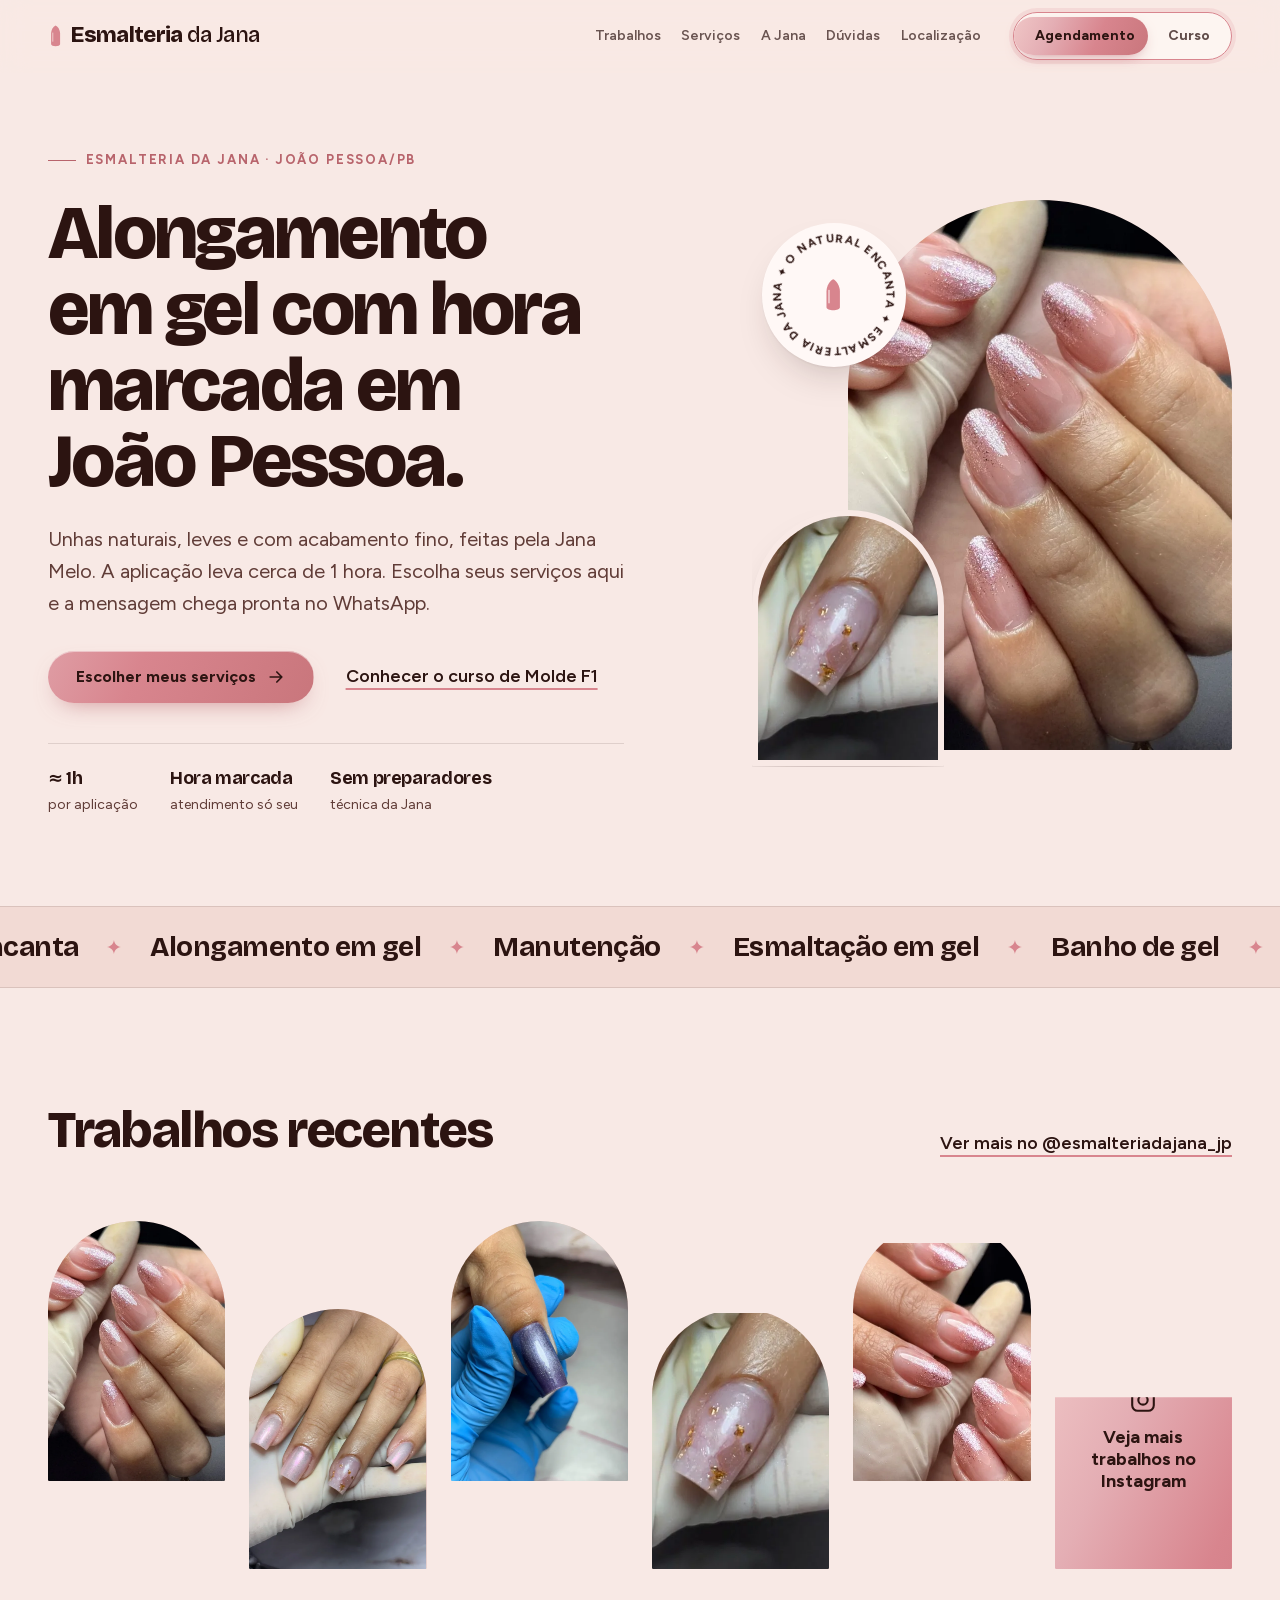
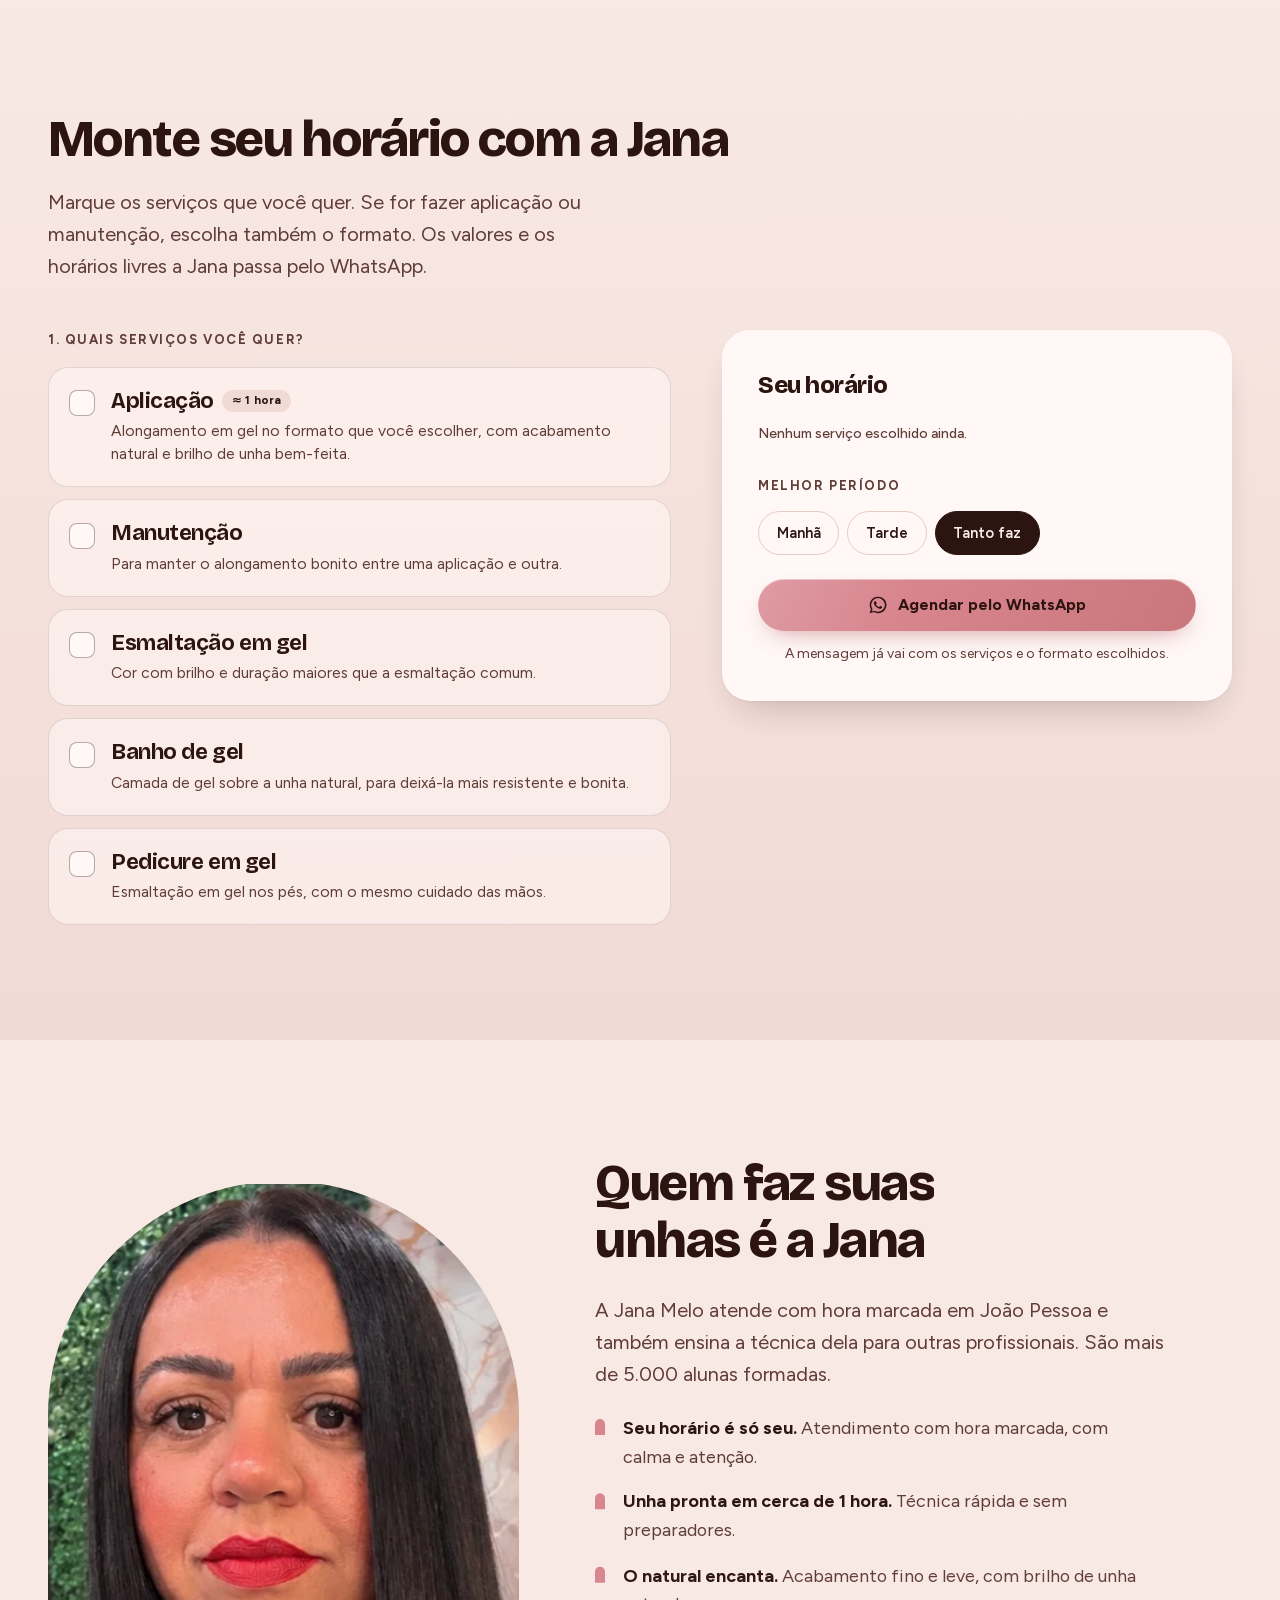
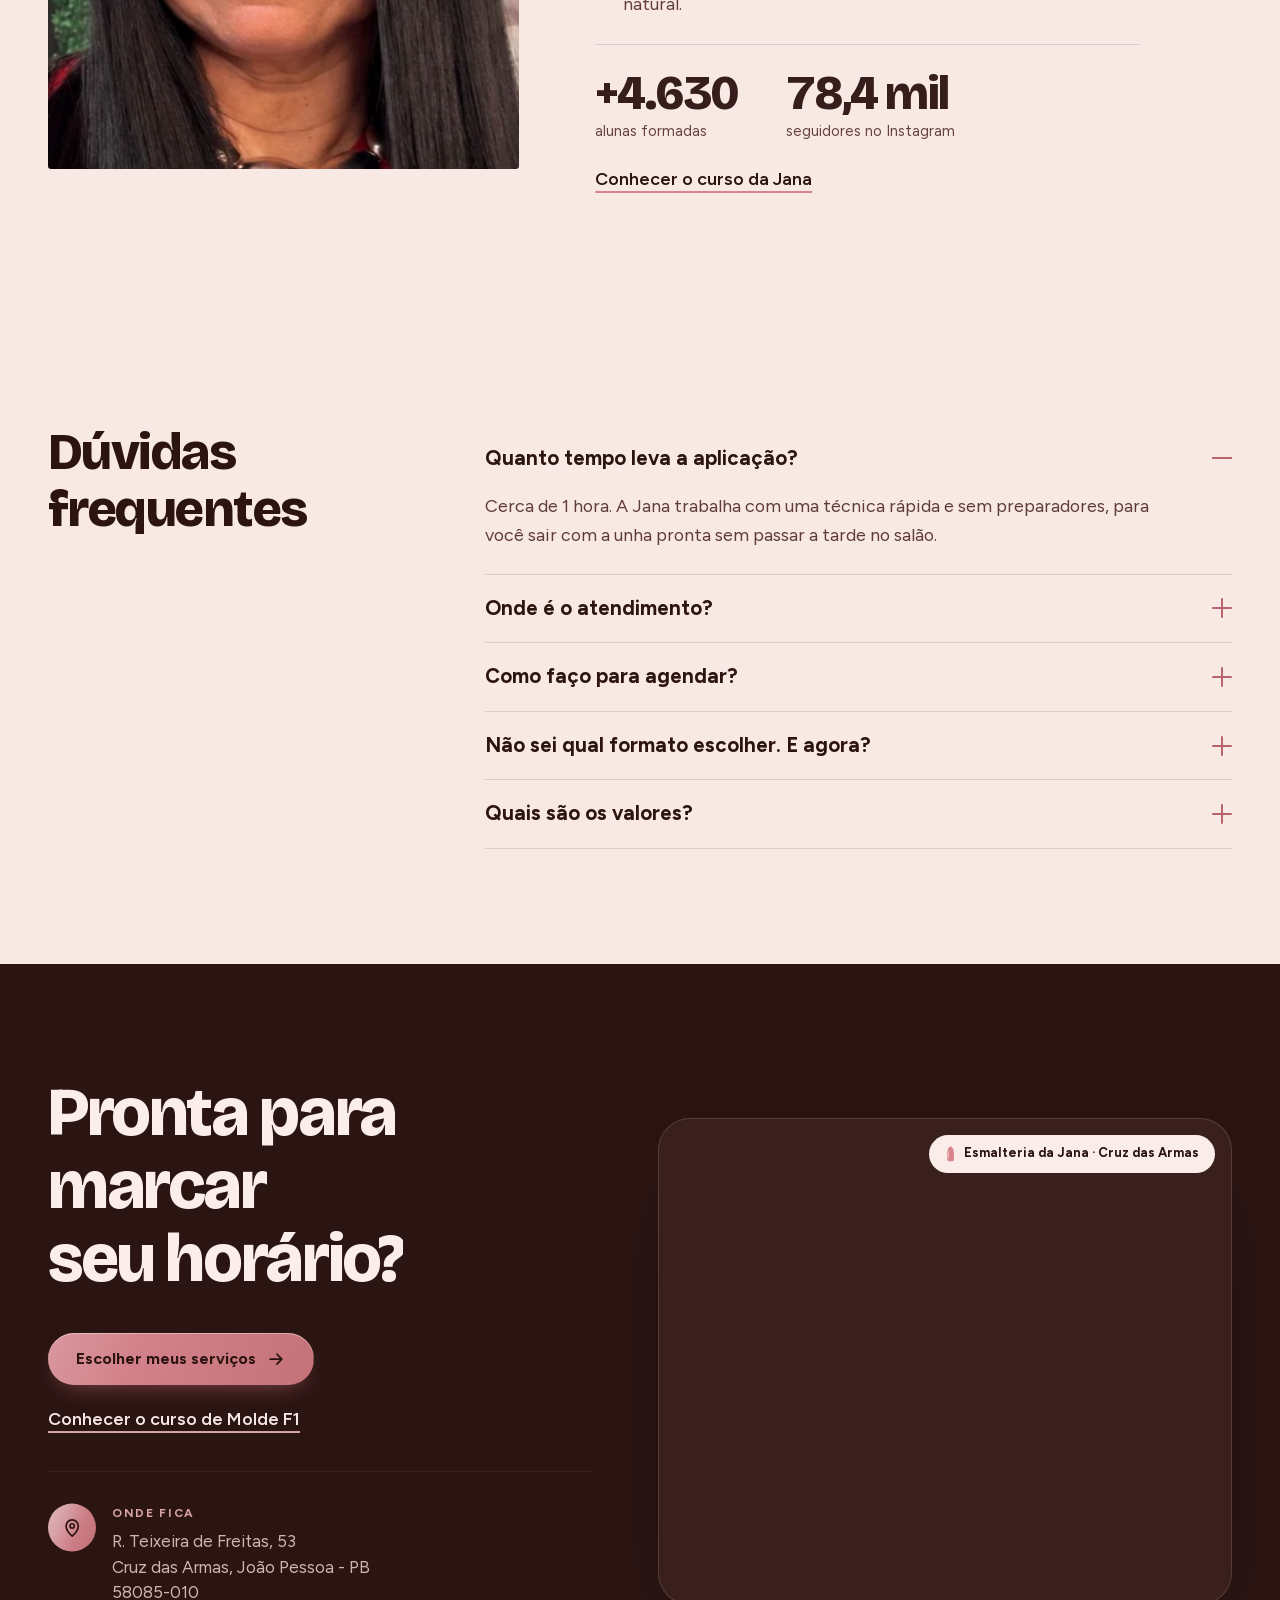
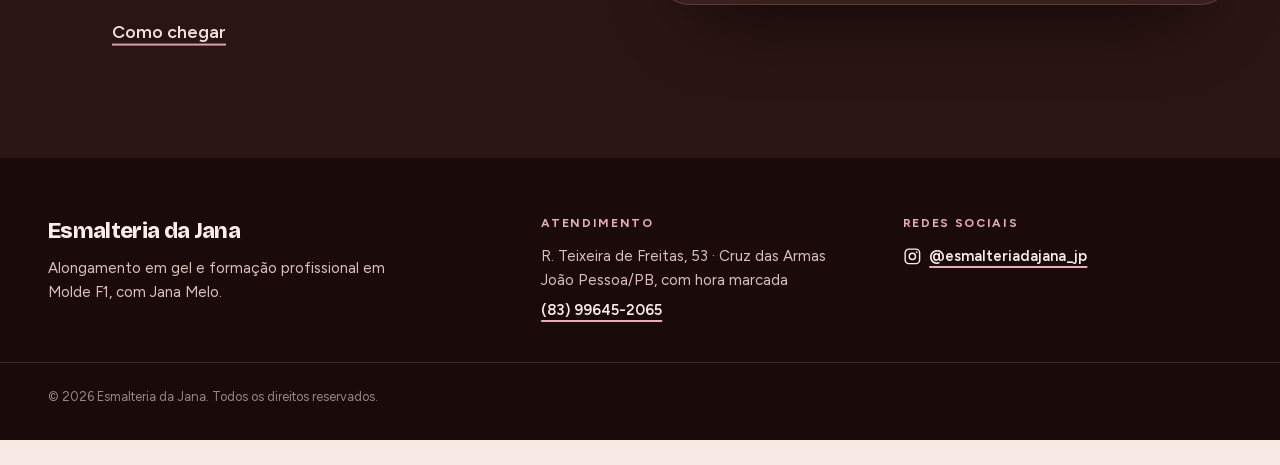
==== commit 810b86b3: "Merge pull request #1 from thatalucena/claude/nice-ramanujan-i1i57w Botões da seção "Qual é o seu mo" ====
--- a/site/index.html
+++ b/site/index.html
@@ -790,19 +790,19 @@
                 <svg class="level__icon" aria-hidden="true"><use href="#nail-amendoada"/></svg>
                 <h3>Para começar com o pé direito</h3>
                 <p>A turma vai do preparo da unha ao acabamento, com a Jana acompanhando de perto. Se quiser dar o primeiro passo online, o curso Unhas Softgel é a porta de entrada.</p>
-                <a class="btn" href="https://wa.me/5583996452065" target="_blank" rel="noopener" data-wa="Olá, Jana! Estou começando na área de unhas e quero saber se o Curso de Molde F1 é para mim."><svg class="icon" aria-hidden="true"><use href="#i-whatsapp"/></svg> Falar com a Jana</a>
+                <a class="btn" href="#turmas">Escolher minha turma <svg class="icon" aria-hidden="true"><use href="#i-arrow"/></svg></a>
               </div>
               <div class="level__content" role="tabpanel" id="lv-2" aria-labelledby="lv-tab-2" hidden>
                 <svg class="level__icon" aria-hidden="true"><use href="#nail-bailarina"/></svg>
                 <h3>Para atender mais em menos tempo</h3>
                 <p>Você aprende a reduzir o tempo em mesa com Molde F1 e a entregar um acabamento sem infiltrações, para atender mais clientes no dia.</p>
-                <a class="btn" href="https://wa.me/5583996452065" target="_blank" rel="noopener" data-wa="Olá, Jana! Já atuo na área e quero reduzir meu tempo em mesa com o Curso de Molde F1."><svg class="icon" aria-hidden="true"><use href="#i-whatsapp"/></svg> Falar com a Jana</a>
+                <a class="btn" href="#turmas">Escolher minha turma <svg class="icon" aria-hidden="true"><use href="#i-arrow"/></svg></a>
               </div>
               <div class="level__content" role="tabpanel" id="lv-3" aria-labelledby="lv-tab-3" hidden>
                 <svg class="level__icon" aria-hidden="true"><use href="#nail-babyboomer"/></svg>
                 <h3>Para levar seu acabamento a outro nível</h3>
                 <p>Aperfeiçoe aplicação, manutenção e esmaltação Babyboomer com correção de perto, e continue treinando no curso online.</p>
-                <a class="btn" href="https://wa.me/5583996452065" target="_blank" rel="noopener" data-wa="Olá, Jana! Quero me aperfeiçoar em Molde F1 e saber mais sobre a turma."><svg class="icon" aria-hidden="true"><use href="#i-whatsapp"/></svg> Falar com a Jana</a>
+                <a class="btn" href="#turmas">Escolher minha turma <svg class="icon" aria-hidden="true"><use href="#i-arrow"/></svg></a>
               </div>
             </div>
           </div>
